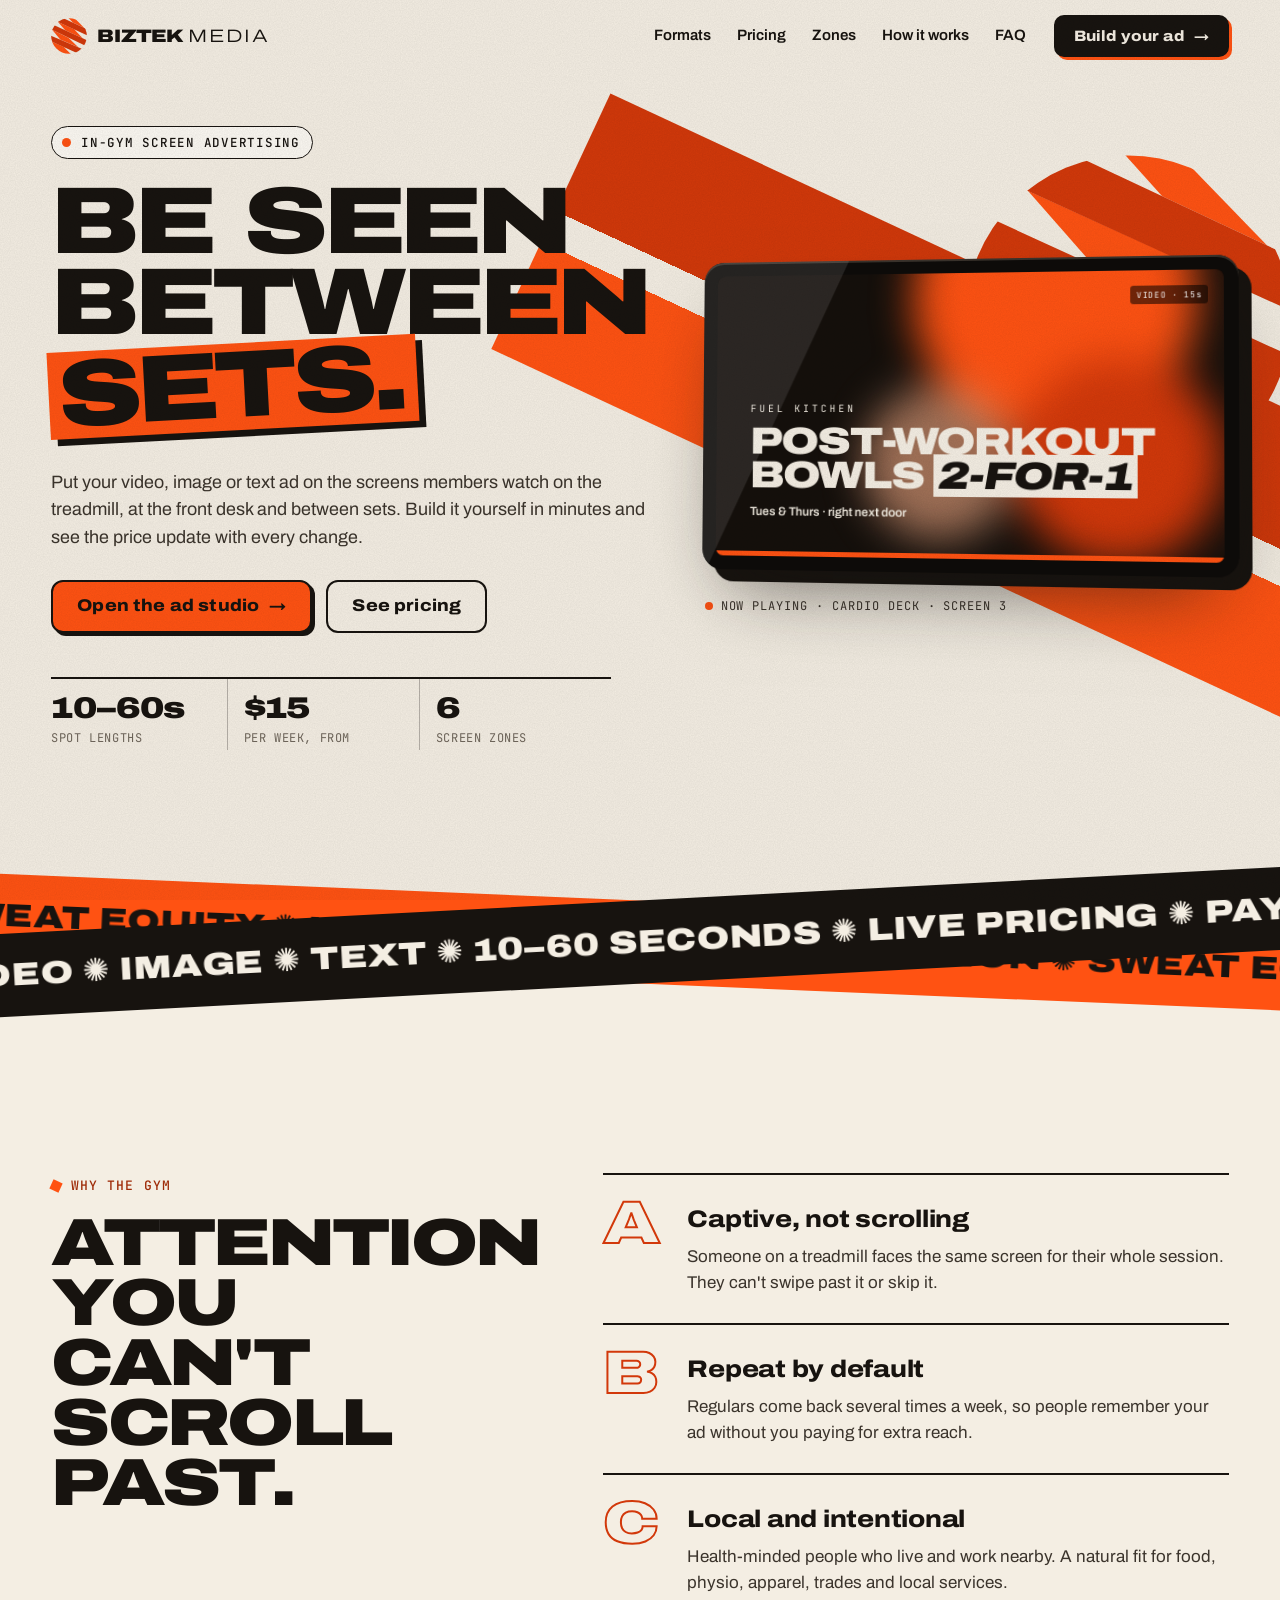
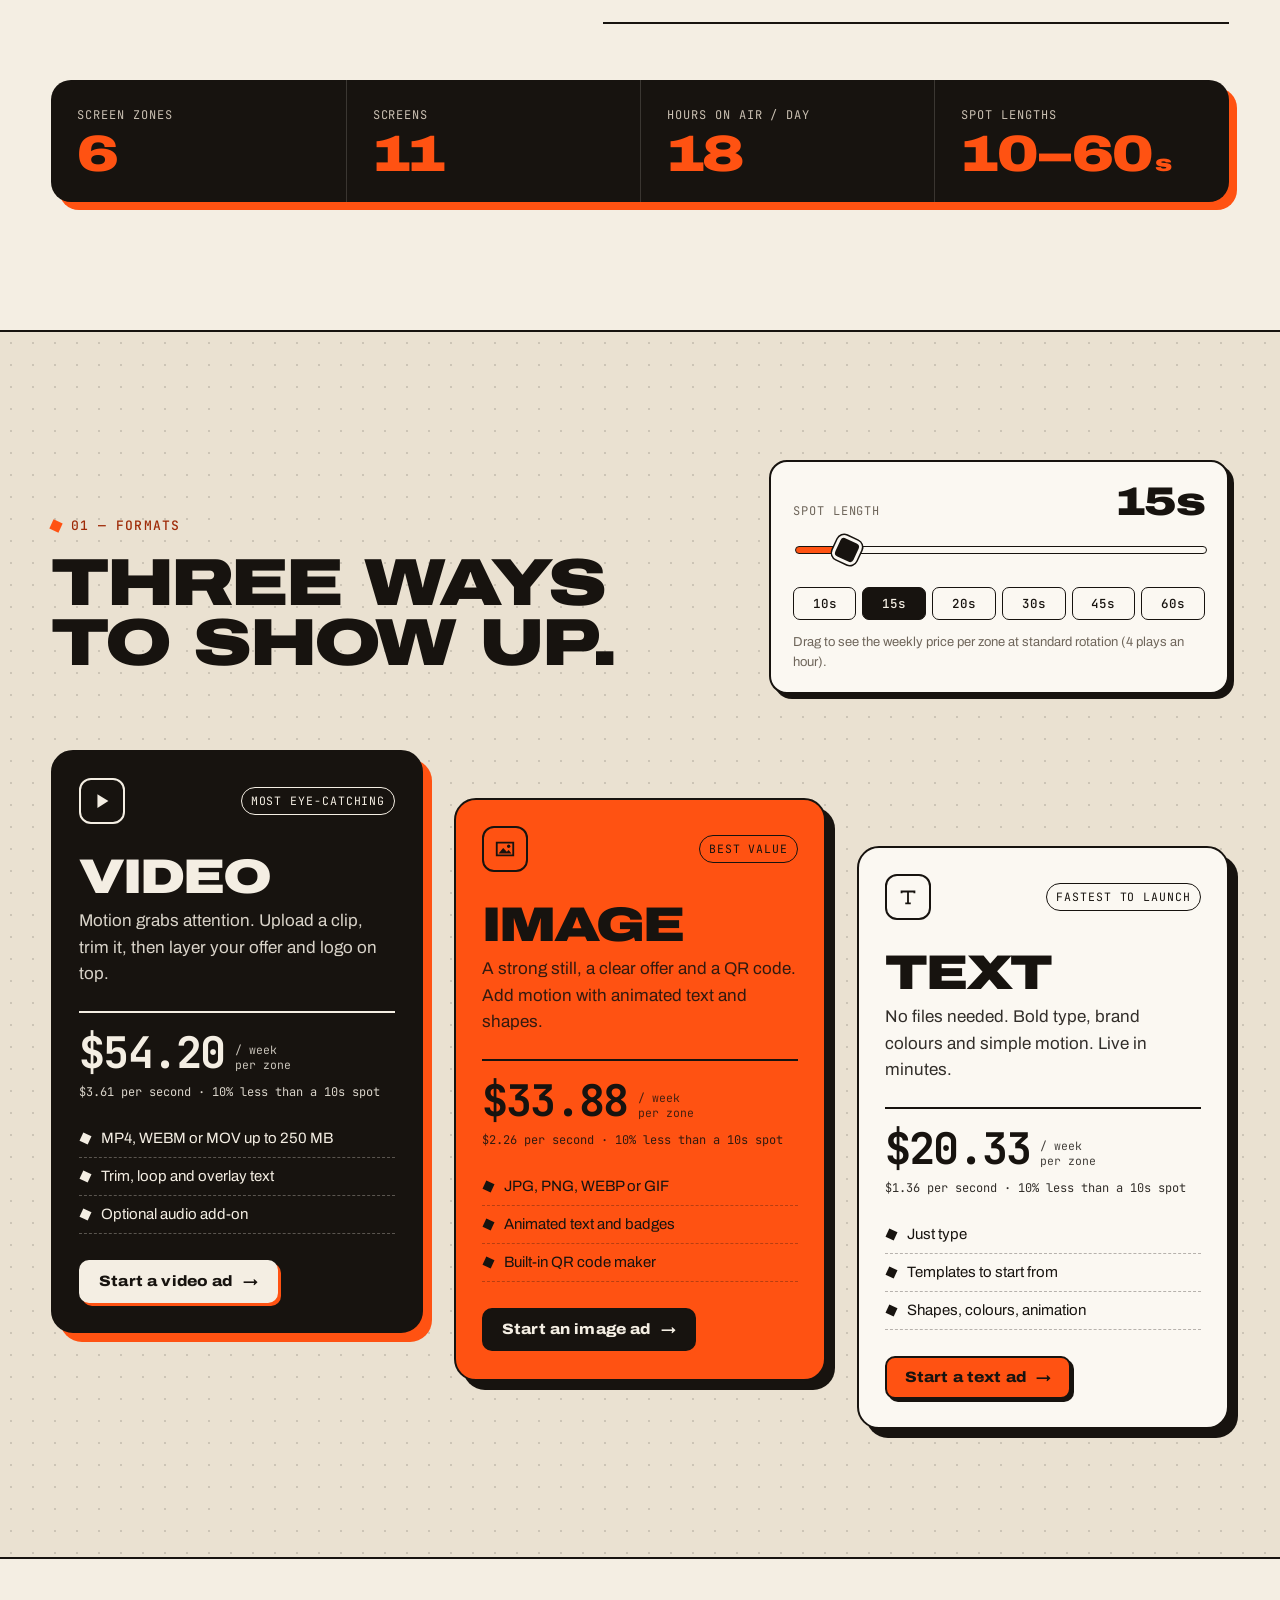
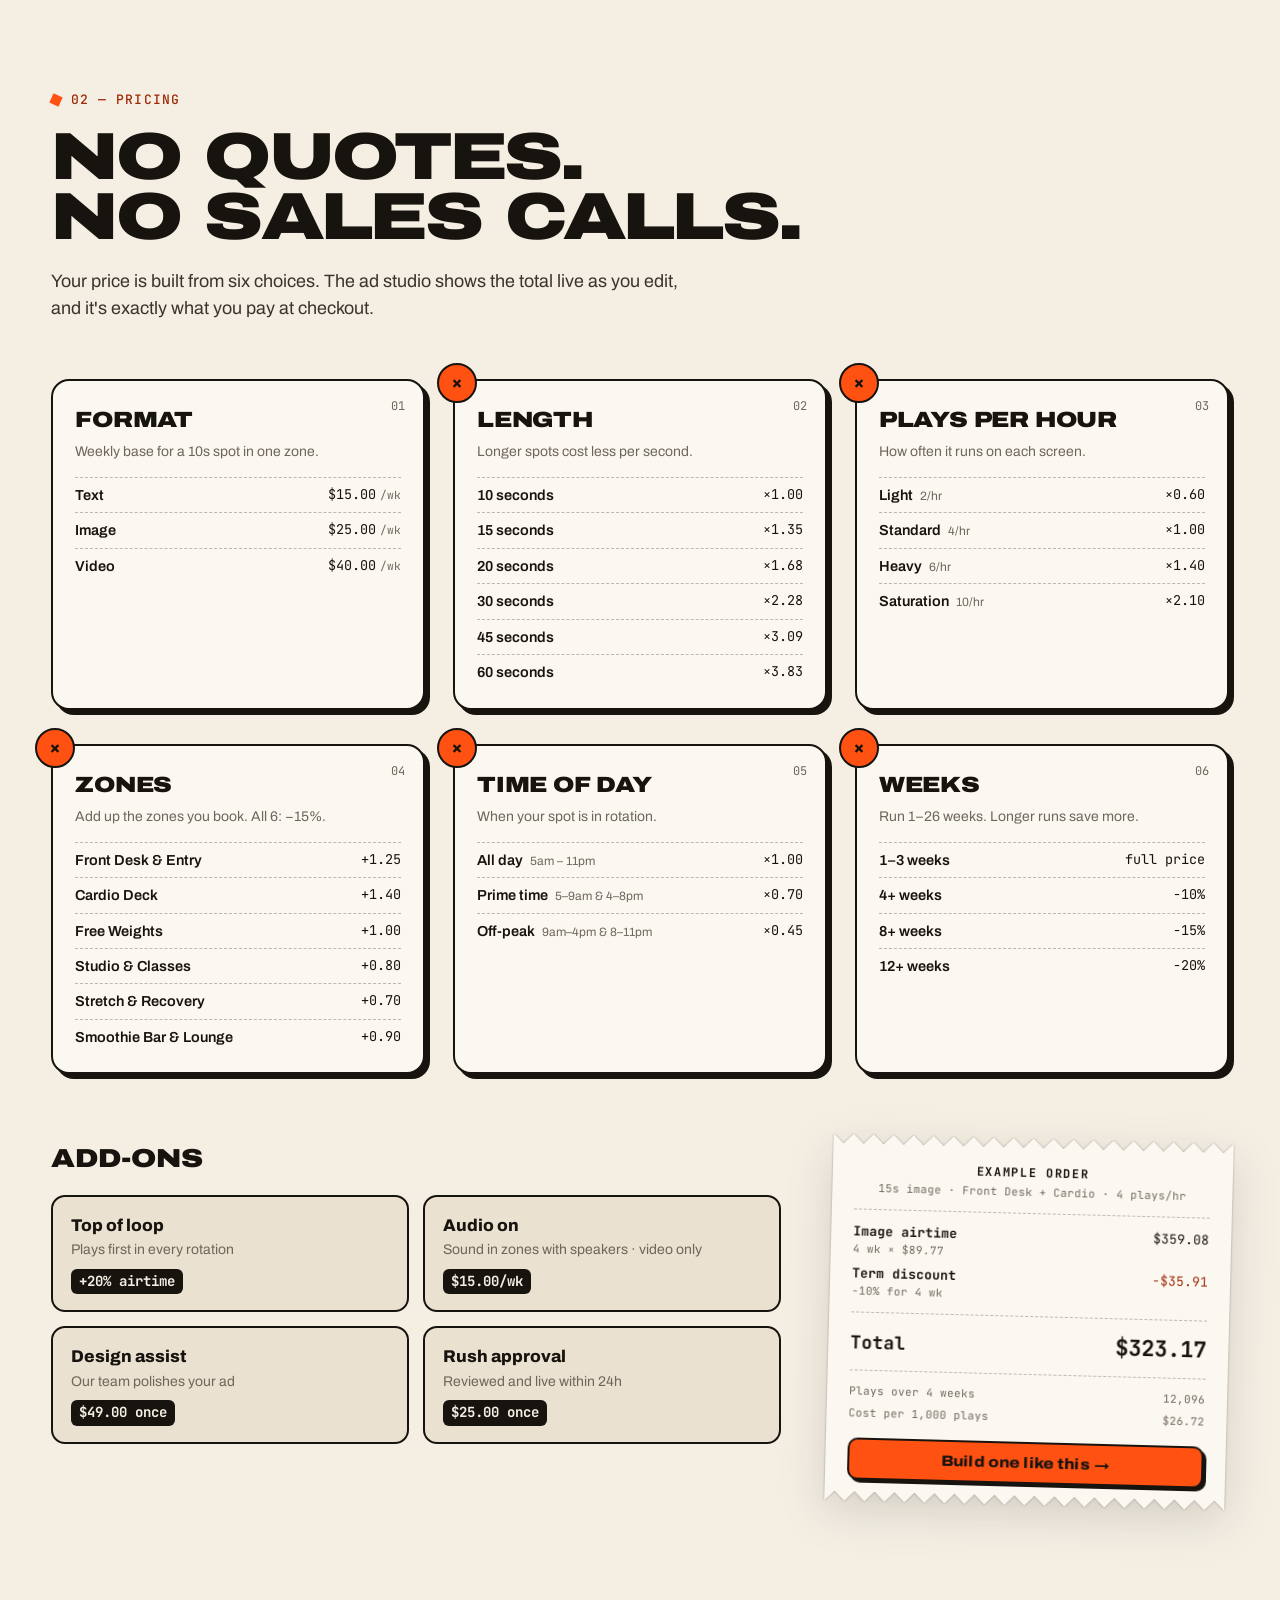
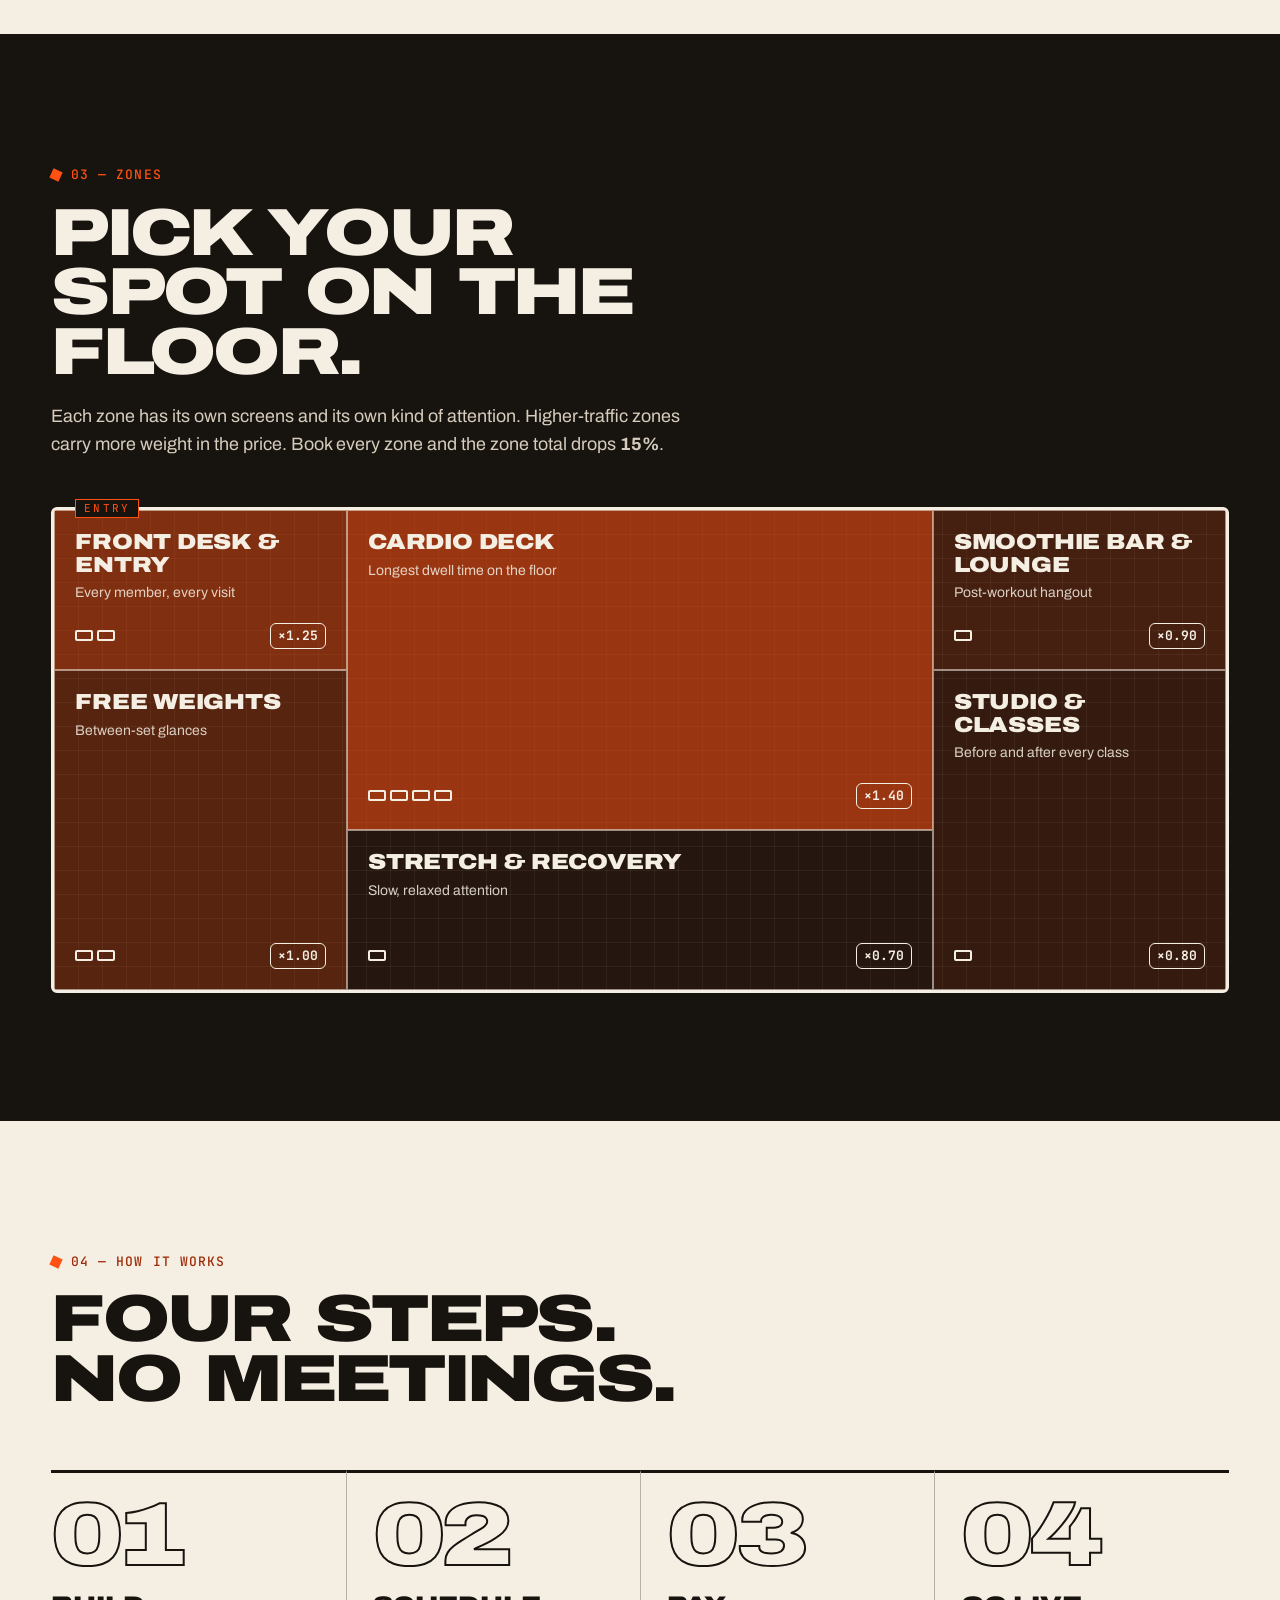
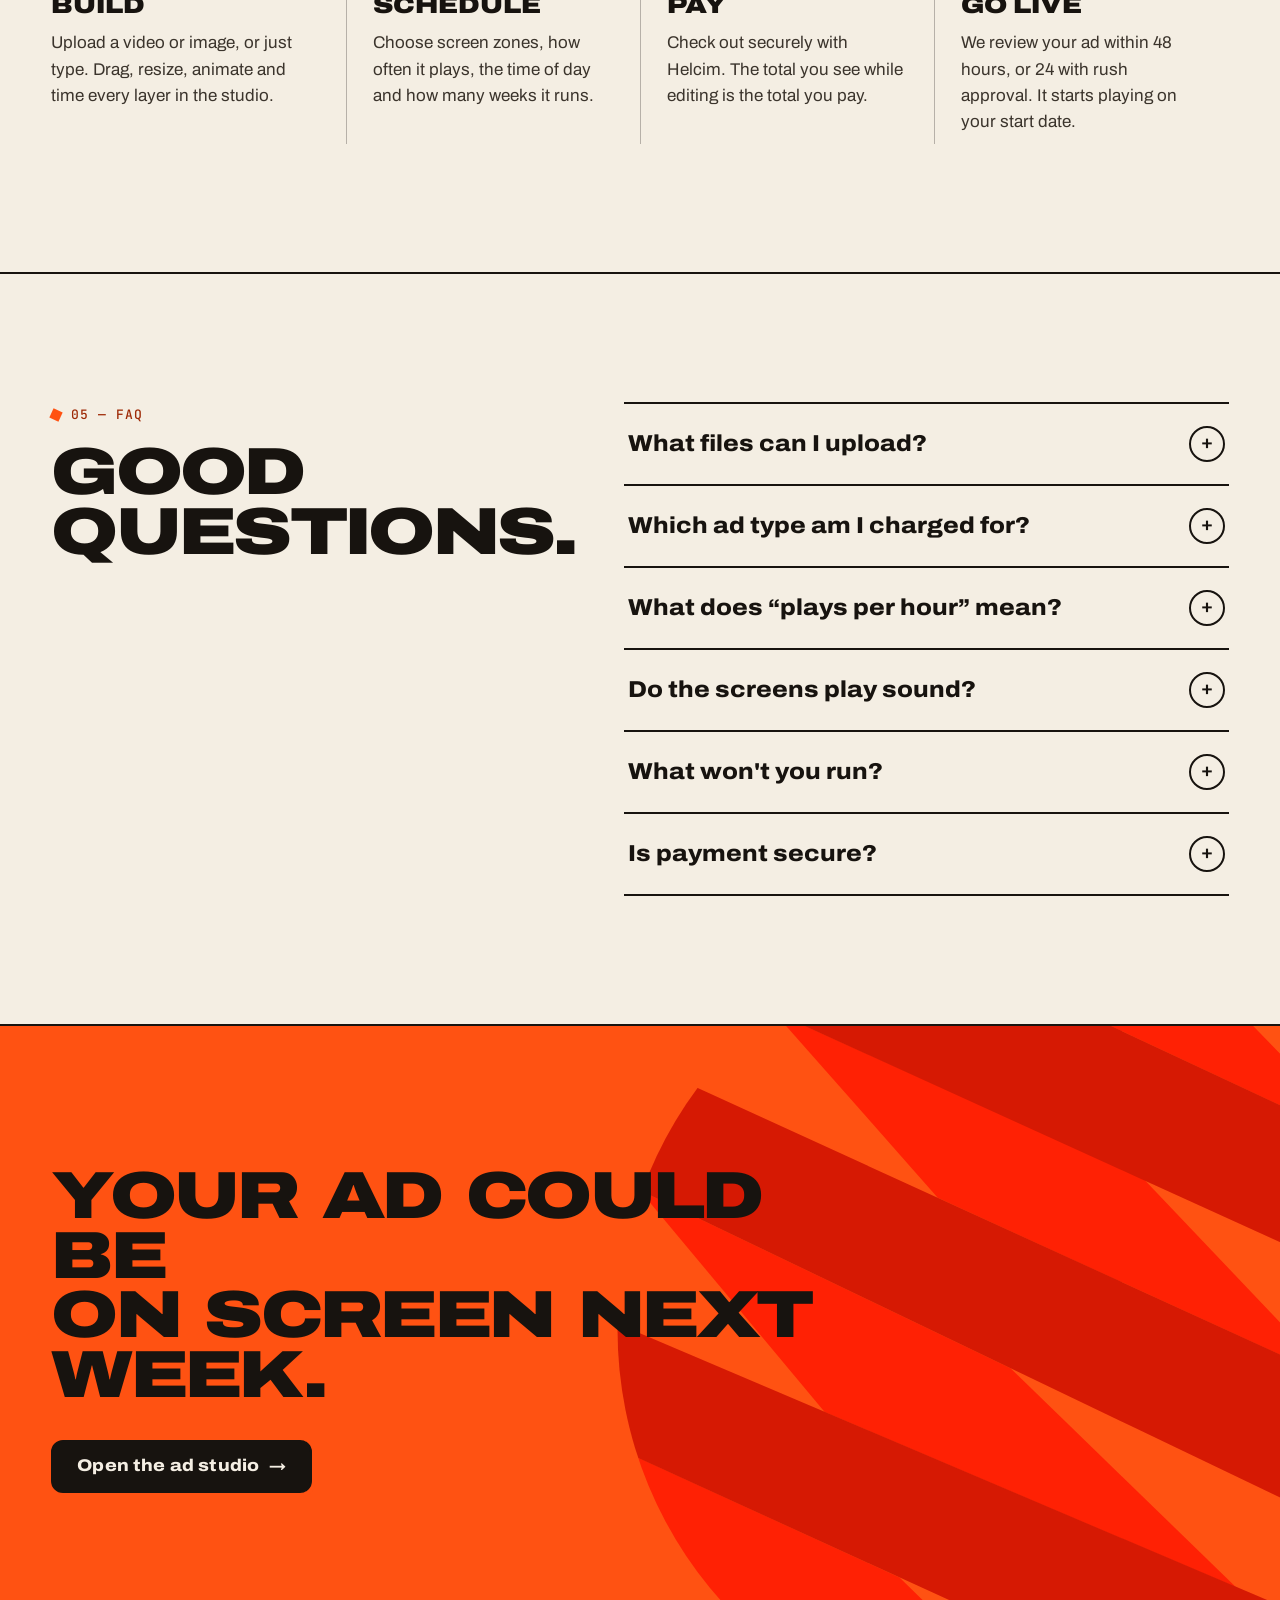
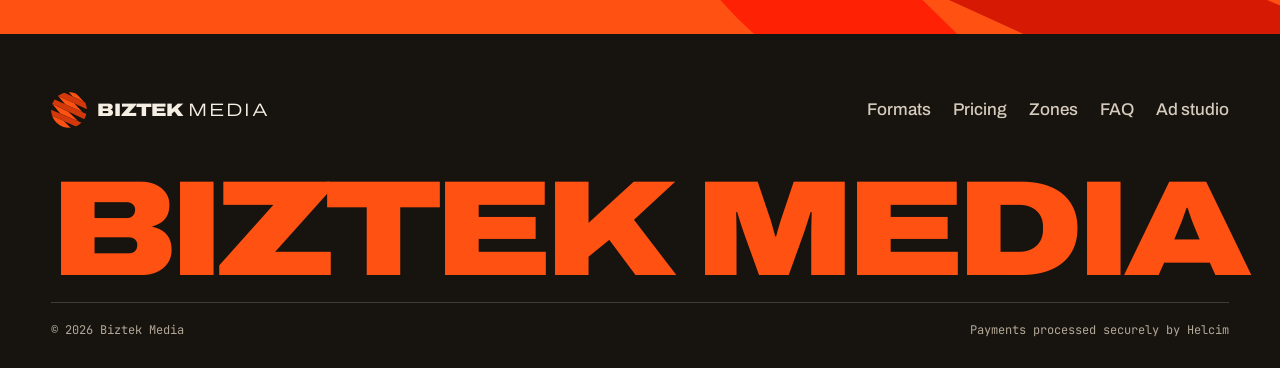
==== public_html/index.html @ 3f6986a8 "first commit" ====
<!doctype html>
<html lang="en">
<head>
  <meta charset="utf-8">
  <meta name="viewport" content="width=device-width, initial-scale=1">
  <title>Biztek Media — Gym Screen Advertising</title>
  <meta name="description" content="Put your video, image or text ad on the screens inside the gym. Build it yourself, see the price live, and pay online.">
  <meta name="theme-color" content="#F4EEE3">
  <link rel="icon" href="img/logo.svg" type="image/svg+xml">
  <link rel="preconnect" href="https://fonts.googleapis.com">
  <link rel="preconnect" href="https://fonts.gstatic.com" crossorigin>
  <link href="https://fonts.googleapis.com/css2?family=Archivo:ital,wdth,wght@0,62..125,100..900;1,62..125,100..900&family=JetBrains+Mono:wght@400;500;700&display=swap" rel="stylesheet">
  <script>document.documentElement.classList.add('js')</script>
  <link rel="stylesheet" href="css/base.css">
  <link rel="stylesheet" href="css/site.css">
</head>
<body>
  <a class="skip" href="#main">Skip to content</a>

  <header class="nav" id="nav">
    <a class="brand" href="./" aria-label="Biztek Media home">
      <img src="img/logo.svg" alt="" width="36" height="36">
      <span class="wordmark">BIZTEK<span>MEDIA</span></span>
    </a>
    <nav class="nav-links" id="navLinks" aria-label="Primary">
      <a href="#formats">Formats</a>
      <a href="#pricing">Pricing</a>
      <a href="#zones">Zones</a>
      <a href="#how">How it works</a>
      <a href="#faq">FAQ</a>
    </nav>
    <a class="btn btn-ink nav-cta" href="editor.html">Build your ad <span aria-hidden="true">→</span></a>
    <button class="nav-toggle" id="navToggle" aria-expanded="false" aria-controls="navLinks" aria-label="Open menu">
      <span></span><span></span>
    </button>
  </header>

  <main id="main">
    <!-- ============================== HERO -->
    <section class="hero">
      <div class="hero-band" aria-hidden="true"></div>
      <div class="hero-copy">
        <p class="eyebrow"><span class="pulse" aria-hidden="true"></span> In-gym screen advertising</p>
        <h1 class="display">Be seen<br>between<br><span class="hl">sets.</span></h1>
        <p class="lede">Put your video, image or text ad on the screens members watch on the treadmill, at the front desk and between sets. Build it yourself in minutes and see the price update with every change.</p>
        <div class="cta-row">
          <a class="btn btn-orange btn-lg" href="editor.html">Open the ad studio <span aria-hidden="true">→</span></a>
          <a class="btn btn-ghost btn-lg" href="#pricing">See pricing</a>
        </div>
        <ul class="hero-facts">
          <li><b>10–60s</b><span>spot lengths</span></li>
          <li><b data-fact="from">$15</b><span>per week, from</span></li>
          <li><b data-fact="zones">6</b><span>screen zones</span></li>
        </ul>
      </div>

      <div class="hero-visual" aria-label="Example ads playing on a gym screen">
        <img class="hero-orb" src="img/logo.svg" alt="">
        <div class="tv">
          <div class="tv-screen" id="tvScreen">
            <!-- Sample ads, for illustration only -->
            <div class="slide slide-video is-active" data-len="15">
              <div class="sv-blobs" aria-hidden="true"><i></i><i></i><i></i></div>
              <p class="sv-brand">FUEL KITCHEN</p>
              <p class="sv-head">Post-workout<br>bowls <em>2&#8209;for&#8209;1</em></p>
              <p class="sv-sub">Tues &amp; Thurs · right next door</p>
              <span class="slide-tag">VIDEO · 15s</span>
            </div>
            <div class="slide slide-image" data-len="10">
              <div class="si-photo" aria-hidden="true"><i></i><i></i></div>
              <div class="si-copy">
                <p class="si-brand">PEAK PHYSIO</p>
                <p class="si-head">Sore?<br>Book a sports massage.</p>
                <div class="si-qr" aria-hidden="true"></div>
              </div>
              <span class="slide-tag">IMAGE · 10s</span>
            </div>
            <div class="slide slide-text" data-len="10">
              <p class="st-head">Now hiring<br>personal<br>trainers</p>
              <p class="st-sub">Ask at the front desk →</p>
              <span class="slide-tag">TEXT · 10s</span>
            </div>
            <div class="tv-progress" aria-hidden="true"><span id="tvProgress"></span></div>
          </div>
          <div class="tv-glare" aria-hidden="true"></div>
        </div>
        <p class="tv-caption"><span class="rec" aria-hidden="true"></span> NOW PLAYING · CARDIO DECK · SCREEN 3</p>
      </div>
    </section>

    <!-- ============================== MARQUEE -->
    <div class="marquee-wrap" aria-hidden="true">
      <div class="marquee marquee--back"><div class="marquee-track">
        <span>SWEAT EQUITY ✺ LOCAL REACH ✺ REAL ATTENTION ✺ SWEAT EQUITY ✺ LOCAL REACH ✺ REAL ATTENTION ✺ </span>
        <span>SWEAT EQUITY ✺ LOCAL REACH ✺ REAL ATTENTION ✺ SWEAT EQUITY ✺ LOCAL REACH ✺ REAL ATTENTION ✺ </span>
      </div></div>
      <div class="marquee marquee--front"><div class="marquee-track">
        <span>VIDEO ✺ IMAGE ✺ TEXT ✺ 10–60 SECONDS ✺ LIVE PRICING ✺ PAY ONLINE ✺ </span>
        <span>VIDEO ✺ IMAGE ✺ TEXT ✺ 10–60 SECONDS ✺ LIVE PRICING ✺ PAY ONLINE ✺ </span>
      </div></div>
    </div>

    <!-- ============================== WHY -->
    <section class="section why">
      <div class="why-head reveal">
        <p class="kicker">Why the gym</p>
        <h2 class="display-2">Attention you<br>can't scroll past.</h2>
      </div>
      <div class="why-grid">
        <article class="why-card reveal">
          <span class="why-num">A</span>
          <h3>Captive, not scrolling</h3>
          <p>Someone on a treadmill faces the same screen for their whole session. They can't swipe past it or skip it.</p>
        </article>
        <article class="why-card reveal">
          <span class="why-num">B</span>
          <h3>Repeat by default</h3>
          <p>Regulars come back several times a week, so people remember your ad without you paying for extra reach.</p>
        </article>
        <article class="why-card reveal">
          <span class="why-num">C</span>
          <h3>Local and intentional</h3>
          <p>Health-minded people who live and work nearby. A natural fit for food, physio, apparel, trades and local services.</p>
        </article>
      </div>
      <dl class="why-stats reveal">
        <div><dt>Screen zones</dt><dd data-fact="zones">6</dd></div>
        <div><dt>Screens</dt><dd data-fact="screens">11</dd></div>
        <div><dt>Hours on air / day</dt><dd>18</dd></div>
        <div><dt>Spot lengths</dt><dd>10–60<small>s</small></dd></div>
      </dl>
    </section>

    <!-- ============================== FORMATS -->
    <section class="section formats" id="formats">
      <div class="formats-head">
        <div class="reveal">
          <p class="kicker">01 — Formats</p>
          <h2 class="display-2">Three ways<br>to show up.</h2>
        </div>
        <div class="length-control reveal">
          <div class="length-label">
            <span>Spot length</span>
            <output id="lenOut" for="lenRange">15s</output>
          </div>
          <input type="range" id="lenRange" min="10" max="60" step="1" value="15" aria-label="Spot length in seconds">
          <div class="length-chips" id="lenChips">
            <button type="button" data-len="10">10s</button>
            <button type="button" data-len="15" class="is-on">15s</button>
            <button type="button" data-len="20">20s</button>
            <button type="button" data-len="30">30s</button>
            <button type="button" data-len="45">45s</button>
            <button type="button" data-len="60">60s</button>
          </div>
          <p class="length-note">Drag to see the weekly price per zone at standard rotation (4 plays an hour).</p>
        </div>
      </div>

      <div class="format-grid">
        <article class="fcard fcard--video reveal" data-format="video">
          <div class="fcard-top">
            <span class="fcard-icon" aria-hidden="true"><svg viewBox="0 0 24 24"><path d="M7 4.5v15l12-7.5z"/></svg></span>
            <span class="fcard-tag">Most eye-catching</span>
          </div>
          <h3>Video</h3>
          <p>Motion grabs attention. Upload a clip, trim it, then layer your offer and logo on top.</p>
          <div class="fcard-price"><span class="amt" data-price>$0.00</span><span class="per">/ week<br>per zone</span></div>
          <p class="fcard-sec" data-persec></p>
          <ul class="fcard-list">
            <li>MP4, WEBM or MOV up to 250&nbsp;MB</li>
            <li>Trim, loop and overlay text</li>
            <li>Optional audio add-on</li>
          </ul>
          <a class="btn btn-cream" href="editor.html?start=video">Start a video ad <span aria-hidden="true">→</span></a>
        </article>

        <article class="fcard fcard--image reveal" data-format="image">
          <div class="fcard-top">
            <span class="fcard-icon" aria-hidden="true"><svg viewBox="0 0 24 24"><path d="M3 5h18v14H3z" fill="none" stroke="currentColor" stroke-width="2"/><path d="M5 17l5-6 4 4 2-2 3 4z"/><circle cx="16" cy="9" r="1.8"/></svg></span>
            <span class="fcard-tag">Best value</span>
          </div>
          <h3>Image</h3>
          <p>A strong still, a clear offer and a QR code. Add motion with animated text and shapes.</p>
          <div class="fcard-price"><span class="amt" data-price>$0.00</span><span class="per">/ week<br>per zone</span></div>
          <p class="fcard-sec" data-persec></p>
          <ul class="fcard-list">
            <li>JPG, PNG, WEBP or GIF</li>
            <li>Animated text and badges</li>
            <li>Built-in QR code maker</li>
          </ul>
          <a class="btn btn-ink" href="editor.html?start=image">Start an image ad <span aria-hidden="true">→</span></a>
        </article>

        <article class="fcard fcard--text reveal" data-format="text">
          <div class="fcard-top">
            <span class="fcard-icon" aria-hidden="true"><svg viewBox="0 0 24 24"><path d="M4 5h16v3h-2V7h-5v11h2v2H9v-2h2V7H6v1H4z"/></svg></span>
            <span class="fcard-tag">Fastest to launch</span>
          </div>
          <h3>Text</h3>
          <p>No files needed. Bold type, brand colours and simple motion. Live in minutes.</p>
          <div class="fcard-price"><span class="amt" data-price>$0.00</span><span class="per">/ week<br>per zone</span></div>
          <p class="fcard-sec" data-persec></p>
          <ul class="fcard-list">
            <li>Just type</li>
            <li>Templates to start from</li>
            <li>Shapes, colours, animation</li>
          </ul>
          <a class="btn btn-orange" href="editor.html?start=text">Start a text ad <span aria-hidden="true">→</span></a>
        </article>
      </div>
    </section>

    <!-- ============================== PRICING -->
    <section class="section pricing" id="pricing">
      <div class="pricing-head reveal">
        <p class="kicker">02 — Pricing</p>
        <h2 class="display-2">No quotes.<br>No sales calls.</h2>
        <p class="lede">Your price is built from six choices. The ad studio shows the total live as you edit, and it's exactly what you pay at checkout.</p>
      </div>

      <div class="stack" id="priceStack"><!-- rendered from pricing.js --></div>

      <div class="pricing-foot">
        <div class="addons reveal">
          <h3>Add-ons</h3>
          <ul id="addonList"></ul>
        </div>
        <div class="receipt-shadow reveal"><div class="receipt" id="exampleReceipt" aria-label="Example order"></div></div>
      </div>
    </section>

    <!-- ============================== ZONES -->
    <section class="section zones" id="zones">
      <div class="zones-head reveal">
        <p class="kicker">03 — Zones</p>
        <h2 class="display-2">Pick your<br>spot on the floor.</h2>
        <p class="lede">Each zone has its own screens and its own kind of attention. Higher-traffic zones carry more weight in the price. Book every zone and the zone total drops <b data-fact="bundle">15%</b>.</p>
      </div>
      <div class="floorplan reveal" id="floorplan"><!-- rendered from pricing.js --></div>
    </section>

    <!-- ============================== HOW -->
    <section class="section how" id="how">
      <div class="reveal">
        <p class="kicker">04 — How it works</p>
        <h2 class="display-2">Four steps.<br>No meetings.</h2>
      </div>
      <ol class="steps">
        <li class="step reveal">
          <span class="step-num">01</span>
          <h3>Build</h3>
          <p>Upload a video or image, or just type. Drag, resize, animate and time every layer in the studio.</p>
        </li>
        <li class="step reveal">
          <span class="step-num">02</span>
          <h3>Schedule</h3>
          <p>Choose screen zones, how often it plays, the time of day and how many weeks it runs.</p>
        </li>
        <li class="step reveal">
          <span class="step-num">03</span>
          <h3>Pay</h3>
          <p>Check out securely with Helcim. The total you see while editing is the total you pay.</p>
        </li>
        <li class="step reveal">
          <span class="step-num">04</span>
          <h3>Go live</h3>
          <p>We review your ad within 48 hours, or 24 with rush approval. It starts playing on your start date.</p>
        </li>
      </ol>
    </section>

    <!-- ============================== FAQ -->
    <section class="section faq" id="faq">
      <div class="reveal">
        <p class="kicker">05 — FAQ</p>
        <h2 class="display-2">Good<br>questions.</h2>
      </div>
      <div class="faq-list">
        <details class="reveal">
          <summary>What files can I upload?</summary>
          <p>Video: MP4, WEBM or MOV up to 250&nbsp;MB. MP4 with H.264 is the safest choice. Images: JPG, PNG, WEBP or GIF. Screens are 1920×1080 landscape, and you can also design in 1080×1920 portrait.</p>
        </details>
        <details class="reveal">
          <summary>Which ad type am I charged for?</summary>
          <p>The studio charges for the richest media in your ad. Any video layer bills at the video rate, any image at the image rate, and text and shapes on their own bill at the text rate. The live price shows which rate applies.</p>
        </details>
        <details class="reveal">
          <summary>What does “plays per hour” mean?</summary>
          <p>It's how many times your spot runs on each booked screen in an hour. Standard is 4, so roughly once every 15 minutes. The live quote also shows your total plays and your cost per 1,000 plays.</p>
        </details>
        <details class="reveal">
          <summary>Do the screens play sound?</summary>
          <p>Screens are muted by default. Add “Audio on” to a video ad and it plays with sound in zones that have speakers.</p>
        </details>
        <details class="reveal">
          <summary>What won't you run?</summary>
          <p>Every ad is reviewed before it airs. We don't run tobacco, vaping, cannabis, alcohol, gambling, adult content, misleading health claims or other gyms. If we can't run your ad, we'll work with you to fix it or refund you.</p>
        </details>
        <details class="reveal">
          <summary>Is payment secure?</summary>
          <p>Payments go through Helcim's secure checkout. Your card details go straight to Helcim and never touch our servers.</p>
        </details>
      </div>
    </section>

    <!-- ============================== CTA -->
    <section class="cta-band">
      <img class="cta-orb" src="img/logo.svg" alt="">
      <div class="cta-inner reveal">
        <h2 class="display-2">Your ad could be<br>on screen next week.</h2>
        <a class="btn btn-ink btn-lg" href="editor.html">Open the ad studio <span aria-hidden="true">→</span></a>
      </div>
    </section>
  </main>

  <footer class="footer">
    <div class="footer-top">
      <a class="brand brand--light" href="./">
        <img src="img/logo.svg" alt="" width="36" height="36">
        <span class="wordmark">BIZTEK<span>MEDIA</span></span>
      </a>
      <nav class="footer-links" aria-label="Footer">
        <a href="#formats">Formats</a>
        <a href="#pricing">Pricing</a>
        <a href="#zones">Zones</a>
        <a href="#faq">FAQ</a>
        <a href="editor.html">Ad studio</a>
      </nav>
    </div>
    <p class="footer-giant" aria-hidden="true">BIZTEK MEDIA</p>
    <div class="footer-bottom">
      <span>© <span id="year">2026</span> Biztek Media</span>
      <span>Payments processed securely by Helcim</span>
    </div>
  </footer>

  <script src="js/pricing.js"></script>
  <script src="js/site.js"></script>
</body>
</html>
---- public_html/css/base.css ----
/* Biztek Media — shared tokens & components */

:root {
  --cream: #F4EEE3;
  --cream-deep: #EAE1D1;
  --paper: #FBF8F2;
  --ink: #17130F;
  --ink-soft: #3B342C;
  --muted: #6F665B;
  --orange: #FF5212;
  --burnt: #D2380A;
  --ember: #9E2A07;
  --line: rgba(23, 19, 15, 0.14);
  --line-strong: rgba(23, 19, 15, 0.28);

  --font: 'Archivo', system-ui, -apple-system, 'Segoe UI', sans-serif;
  --mono: 'JetBrains Mono', ui-monospace, 'SFMono-Regular', Consolas, monospace;

  --radius: 14px;
  --radius-sm: 8px;
  --hard: 5px 5px 0 var(--ink);
  --hard-lg: 8px 8px 0 var(--ink);
  --ease: cubic-bezier(.2, .8, .2, 1);
  --gutter: clamp(16px, 4vw, 56px);
}

*, *::before, *::after { box-sizing: border-box; }
html { -webkit-text-size-adjust: 100%; }
body {
  margin: 0;
  background: var(--cream);
  color: var(--ink);
  font-family: var(--font);
  font-size: 17px;
  line-height: 1.55;
  font-stretch: 100%;
  -webkit-font-smoothing: antialiased;
  text-rendering: optimizeLegibility;
}
img, svg, video { display: block; max-width: 100%; }
button, input, select, textarea { font: inherit; color: inherit; }
button { cursor: pointer; }
a { color: inherit; }
:focus-visible { outline: 3px solid var(--orange); outline-offset: 2px; }
::selection { background: var(--orange); color: var(--ink); }

/* Paper grain over everything */
body::after {
  content: '';
  position: fixed;
  inset: 0;
  pointer-events: none;
  z-index: 9999;
  opacity: .07;
  mix-blend-mode: multiply;
  background-image: url("data:image/svg+xml;utf8,<svg xmlns='http://www.w3.org/2000/svg' width='220' height='220'><filter id='n'><feTurbulence type='fractalNoise' baseFrequency='.85' numOctaves='3' stitchTiles='stitch'/><feColorMatrix values='0 0 0 0 0  0 0 0 0 0  0 0 0 0 0  0 0 0 1.1 0'/></filter><rect width='100%' height='100%' filter='url(%23n)'/></svg>");
}

.skip {
  position: absolute; left: -9999px; top: 8px;
  background: var(--ink); color: var(--cream); padding: 8px 14px; z-index: 10000;
}
.skip:focus { left: 8px; }

/* ---------- brand */
.brand {
  display: inline-flex; align-items: center; gap: 10px;
  text-decoration: none; color: var(--ink);
}
.brand img { width: 36px; height: 36px; }
.wordmark {
  font-weight: 900; font-stretch: 125%;
  letter-spacing: -.01em; font-size: 18px; line-height: 1;
}
.wordmark span { font-weight: 300; margin-left: 4px; letter-spacing: .08em; }
.brand--light { color: var(--cream); }

/* ---------- buttons */
.btn {
  --bg: var(--paper); --fg: var(--ink);
  display: inline-flex; align-items: center; justify-content: center; gap: 10px;
  padding: 11px 18px;
  background: var(--bg); color: var(--fg);
  border: 2px solid var(--ink);
  border-radius: 10px;
  font-weight: 800; font-stretch: 112%;
  font-size: 15px; letter-spacing: .01em; line-height: 1.1;
  text-decoration: none; white-space: nowrap;
  box-shadow: 3px 3px 0 var(--ink);
  transition: transform .18s var(--ease), box-shadow .18s var(--ease), background .18s;
}
.btn:hover { transform: translate(-2px, -2px); box-shadow: 5px 5px 0 var(--ink); }
.btn:active { transform: translate(2px, 2px); box-shadow: 1px 1px 0 var(--ink); }
.btn[disabled], .btn.is-disabled { opacity: .45; pointer-events: none; }
.btn-lg { padding: 15px 24px; font-size: 17px; border-radius: 12px; }
.btn-sm { padding: 7px 12px; font-size: 13px; border-radius: 8px; box-shadow: 2px 2px 0 var(--ink); }
.btn-ink { --bg: var(--ink); --fg: var(--cream); box-shadow: 3px 3px 0 var(--orange); }
.btn-ink:hover { box-shadow: 5px 5px 0 var(--orange); }
.btn-orange { --bg: var(--orange); --fg: var(--ink); }
.btn-cream { --bg: var(--cream); --fg: var(--ink); }
.btn-ghost { --bg: transparent; box-shadow: none; }
.btn-ghost:hover { --bg: var(--paper); box-shadow: 3px 3px 0 var(--ink); }

/* ---------- labels */
.kicker {
  display: inline-flex; align-items: center; gap: 10px;
  margin: 0 0 18px;
  font-family: var(--mono); font-size: 13px; font-weight: 500;
  letter-spacing: .08em; text-transform: uppercase; color: var(--ember);
}
.kicker::before { content: ''; width: 10px; height: 10px; background: var(--orange); transform: rotate(25deg); }

.mono { font-family: var(--mono); font-variant-numeric: tabular-nums; }

/* ---------- receipt (landing example + studio quote) */
.receipt {
  --notch: 10px;
  position: relative;
  background: var(--paper);
  padding: 26px 22px 22px;
  font-family: var(--mono);
  font-size: 13px;
  line-height: 1.5;
  color: var(--ink);
  /* zig-zag tear on top and bottom edges */
  -webkit-mask:
    conic-gradient(from -45deg at bottom, #0000, #000 1deg 89deg, #0000 90deg) bottom / calc(var(--notch) * 2) 51% repeat-x,
    conic-gradient(from 135deg at top, #0000, #000 1deg 89deg, #0000 90deg) top / calc(var(--notch) * 2) 51% repeat-x;
          mask:
    conic-gradient(from -45deg at bottom, #0000, #000 1deg 89deg, #0000 90deg) bottom / calc(var(--notch) * 2) 51% repeat-x,
    conic-gradient(from 135deg at top, #0000, #000 1deg 89deg, #0000 90deg) top / calc(var(--notch) * 2) 51% repeat-x;
}
/* masks clip filters, so the shadow lives on a wrapper */
.receipt-shadow { filter: drop-shadow(0 0 1px rgba(23, 19, 15, .35)) drop-shadow(0 14px 22px rgba(23, 19, 15, .14)); }
.receipt-title {
  margin: 0 0 2px; text-align: center;
  font-weight: 700; letter-spacing: .14em; text-transform: uppercase; font-size: 12px;
}
.receipt-sub { margin: 0 0 12px; text-align: center; color: var(--muted); font-size: 11px; }
.receipt hr { border: 0; border-top: 1.5px dashed var(--line-strong); margin: 12px 0; }
.r-row { display: flex; justify-content: space-between; gap: 12px; align-items: baseline; }
.r-row + .r-row { margin-top: 6px; }
.r-row .r-label { font-weight: 700; }
.r-row .r-detail { display: block; color: var(--muted); font-size: 11px; font-weight: 400; }
.r-row .r-amt { white-space: nowrap; font-variant-numeric: tabular-nums; }
.r-row.is-neg .r-amt { color: var(--ember); }
.r-total { font-size: 18px; font-weight: 700; }
.r-total .r-amt { font-size: 22px; }
.r-meta { color: var(--muted); font-size: 11px; }

@media (prefers-reduced-motion: reduce) {
  *, *::before, *::after { animation-duration: .001ms !important; animation-iteration-count: 1 !important; transition-duration: .001ms !important; scroll-behavior: auto !important; }
}
---- public_html/css/site.css ----
/* Biztek Media — landing page */

html { scroll-behavior: smooth; scroll-padding-top: 88px; }
body { overflow-x: hidden; }

.display {
  margin: 0 0 28px;
  font-size: clamp(3rem, 7.4vw, 8.2rem);
  font-weight: 900; font-stretch: 125%;
  line-height: .86; letter-spacing: -.045em; word-spacing: .1em;
  text-transform: uppercase;
}
.display-2 {
  margin: 0 0 20px;
  font-size: clamp(2.3rem, 5.2vw, 5rem);
  font-weight: 900; font-stretch: 125%;
  line-height: .9; letter-spacing: -.04em; word-spacing: .12em;
  text-transform: uppercase;
}
.lede { font-size: clamp(17px, 1.4vw, 20px); color: var(--ink-soft); max-width: 36em; margin: 0 0 28px; }

/* ================================================================ NAV */
.nav {
  position: sticky; top: 0; z-index: 50;
  display: flex; align-items: center; gap: 28px;
  height: 72px; padding: 0 var(--gutter);
  transition: background .25s, box-shadow .25s;
}
.nav.is-stuck {
  background: color-mix(in srgb, var(--cream) 88%, transparent);
  -webkit-backdrop-filter: blur(10px); backdrop-filter: blur(10px);
  box-shadow: 0 1px 0 var(--line);
}
.nav-links { display: flex; gap: 26px; margin-left: auto; }
.nav-links a {
  position: relative; text-decoration: none;
  font-weight: 600; font-size: 15px;
}
.nav-links a::after {
  content: ''; position: absolute; left: 0; right: 0; bottom: -4px; height: 3px;
  background: var(--orange); transform: scaleX(0); transform-origin: left;
  transition: transform .25s var(--ease);
}
.nav-links a:hover::after { transform: scaleX(1); }
.nav-toggle { display: none; }

/* ================================================================ HERO */
.hero {
  position: relative;
  display: grid; grid-template-columns: 1.02fr 1fr;
  align-items: center; gap: clamp(28px, 4vw, 72px);
  min-height: calc(100svh - 72px);
  padding: 24px var(--gutter) 120px;
  overflow: hidden;
  isolation: isolate;
}
.hero-band {
  position: absolute; z-index: -1;
  width: 150%; height: clamp(160px, 22vw, 300px);
  right: -86%; top: 50%;
  transform: rotate(25deg);
  background: linear-gradient(var(--burnt) 0 46%, transparent 46% 58%, var(--orange) 58% 100%);
}
.eyebrow {
  display: inline-flex; align-items: center; gap: 10px;
  margin: 0 0 22px; padding: 6px 12px 6px 10px;
  border: 1.5px solid var(--ink); border-radius: 999px;
  font-family: var(--mono); font-size: 12.5px; font-weight: 500;
  letter-spacing: .06em; text-transform: uppercase;
  background: var(--paper);
}
.pulse { width: 9px; height: 9px; border-radius: 50%; background: var(--orange); box-shadow: 0 0 0 0 rgba(255, 82, 18, .6); animation: pulse 2s infinite; }
@keyframes pulse { 70% { box-shadow: 0 0 0 9px rgba(255, 82, 18, 0); } 100% { box-shadow: 0 0 0 0 rgba(255, 82, 18, 0); } }

.display .hl {
  display: inline-block;
  margin-top: .1em; padding: .02em .14em .04em .1em;
  background: var(--orange);
  box-shadow: .07em .07em 0 var(--ink);
  transform: rotate(-3deg);
  transform-origin: left bottom;
}
.cta-row { display: flex; flex-wrap: wrap; gap: 14px; margin-bottom: 44px; }
.hero-facts {
  display: flex; flex-wrap: wrap; gap: 0;
  list-style: none; margin: 0; padding: 0;
  border-top: 2px solid var(--ink);
  max-width: 560px;
}
.hero-facts li { flex: 1 1 0; padding: 14px 16px 0 0; }
.hero-facts li + li { padding-left: 16px; border-left: 1.5px solid var(--line-strong); }
.hero-facts b { display: block; font-size: clamp(22px, 2.4vw, 30px); font-weight: 900; font-stretch: 125%; letter-spacing: -.02em; line-height: 1.05; }
.hero-facts span { font-family: var(--mono); font-size: 12px; color: var(--muted); text-transform: uppercase; letter-spacing: .05em; }

.hero-visual { position: relative; }
.hero-orb {
  position: absolute; z-index: -1;
  width: 62%; right: -12%; top: -30%;
  animation: spin 90s linear infinite;
}
@keyframes spin { to { transform: rotate(360deg); } }

.tv {
  position: relative;
  padding: clamp(8px, 1.1vw, 14px);
  background: #0d0b09;
  border-radius: clamp(12px, 1.6vw, 22px);
  box-shadow: 0 2px 0 #3a332c inset, 0 40px 70px -28px rgba(23, 19, 15, .6), 12px 12px 0 var(--ink);
  transform: perspective(1500px) rotateY(-9deg) rotateX(2deg);
  transform-origin: 30% 50%;
  transition: transform .8s var(--ease);
}
.hero-visual:hover .tv { transform: perspective(1500px) rotateY(-3deg) rotateX(1deg); }
.tv-glare {
  position: absolute; inset: 0; border-radius: inherit; pointer-events: none;
  background: linear-gradient(115deg, rgba(255, 255, 255, .10) 0 22%, transparent 22.2% 100%);
  mix-blend-mode: screen;
}
.tv-screen {
  position: relative; overflow: hidden;
  aspect-ratio: 16 / 9;
  border-radius: clamp(5px, .6vw, 9px);
  background: #000;
  container-type: inline-size;
}
.tv-caption {
  display: flex; align-items: center; gap: 8px;
  margin: 26px 0 0 6px;
  font-family: var(--mono); font-size: 12px; letter-spacing: .08em; color: var(--ink-soft);
}
.rec { width: 8px; height: 8px; border-radius: 50%; background: var(--orange); animation: blink 1.2s steps(2) infinite; }
@keyframes blink { 50% { opacity: .2; } }

.tv-progress { position: absolute; left: 0; right: 0; bottom: 0; height: 1cqw; min-height: 3px; background: rgba(255, 255, 255, .15); z-index: 5; }
.tv-progress span { display: block; height: 100%; width: 0; background: var(--orange); }

/* --- sample slides */
.slide {
  position: absolute; inset: 0;
  opacity: 0; visibility: hidden;
  transition: opacity .6s var(--ease), visibility 0s .6s;
}
.slide.is-active { opacity: 1; visibility: visible; transition: opacity .6s var(--ease); }
.slide p { margin: 0; }
.slide > *:not(.sv-blobs):not(.slide-tag):not(.si-photo) {
  transform: translateY(4cqw); opacity: 0;
  transition: transform .8s var(--ease), opacity .8s var(--ease);
}
.slide.is-active > * { transform: none !important; opacity: 1 !important; }
.slide.is-active > :nth-child(2) { transition-delay: .15s; }
.slide.is-active > :nth-child(3) { transition-delay: .3s; }
.slide.is-active > :nth-child(4) { transition-delay: .45s; }
.slide-tag {
  position: absolute; top: 3cqw; right: 3cqw; z-index: 3;
  padding: .5cqw 1.2cqw;
  font-family: var(--mono); font-size: 1.6cqw; letter-spacing: .08em;
  background: rgba(0, 0, 0, .55); color: #fff; border-radius: .6cqw;
}

.slide-video { background: #140f0b; color: var(--cream); padding: 7cqw 7cqw; display: flex; flex-direction: column; justify-content: flex-end; }
.sv-blobs { position: absolute; inset: 0; filter: blur(4cqw); opacity: .95; }
.sv-blobs i { position: absolute; border-radius: 50%; }
.sv-blobs i:nth-child(1) { width: 55cqw; height: 55cqw; background: var(--orange); left: 40%; top: -40%; animation: drift1 9s ease-in-out infinite alternate; }
.sv-blobs i:nth-child(2) { width: 40cqw; height: 40cqw; background: var(--burnt); left: 60%; top: 30%; animation: drift2 7s ease-in-out infinite alternate; }
.sv-blobs i:nth-child(3) { width: 30cqw; height: 30cqw; background: #ffb38a; left: 30%; top: 40%; animation: drift3 11s ease-in-out infinite alternate; opacity: .6; }
@keyframes drift1 { to { transform: translate(-18cqw, 14cqw) scale(1.1); } }
@keyframes drift2 { to { transform: translate(-22cqw, -12cqw) scale(.85); } }
@keyframes drift3 { to { transform: translate(16cqw, -8cqw) scale(1.25); } }
.sv-brand { position: relative; font-family: var(--mono); font-size: 2cqw; letter-spacing: .3em; margin-bottom: 1.5cqw !important; }
.sv-head { position: relative; font-size: 7.6cqw; font-weight: 900; font-stretch: 125%; line-height: .9; letter-spacing: -.03em; text-transform: uppercase; }
.sv-head em { font-style: italic; color: var(--ink); background: var(--cream); padding: 0 .12em; }
.sv-sub { position: relative; margin-top: 2cqw !important; font-size: 2.4cqw; font-weight: 600; }

.slide-image { background: var(--cream); display: grid; grid-template-columns: 1.1fr 1fr; }
.si-photo {
  position: relative; overflow: hidden;
  background: linear-gradient(160deg, #ffc8a6, #ff8a52 55%, #d2380a);
}
.si-photo i:nth-child(1) { position: absolute; width: 38cqw; height: 38cqw; border-radius: 50%; background: #ffe7d6; left: -6cqw; bottom: -12cqw; }
.si-photo i:nth-child(2) {
  position: absolute; inset: -20%;
  background: repeating-linear-gradient(25deg, transparent 0 5cqw, rgba(23, 19, 15, .16) 5cqw 7cqw);
  animation: slide-stripes 6s linear infinite;
}
@keyframes slide-stripes { to { transform: translateX(-7.7cqw); } }
.si-copy { padding: 5cqw 4.5cqw; display: flex; flex-direction: column; justify-content: center; gap: 2cqw; color: var(--ink); }
.si-brand { font-family: var(--mono); font-size: 1.8cqw; letter-spacing: .25em; color: var(--ember); }
.si-head { font-size: 4.6cqw; font-weight: 900; font-stretch: 115%; line-height: .98; letter-spacing: -.02em; }
.si-qr { width: 10cqw; height: 10cqw; background: #fff; padding: .7cqw; border-radius: .6cqw; }
.si-qr svg { width: 100%; height: 100%; }

.slide-text { background: var(--orange); color: var(--ink); padding: 6cqw 7cqw; display: flex; flex-direction: column; justify-content: center; }
.st-head { font-size: 8.4cqw; font-weight: 900; font-stretch: 125%; line-height: .86; letter-spacing: -.04em; text-transform: uppercase; }
.st-sub { margin-top: 3cqw !important; font-family: var(--mono); font-size: 2.4cqw; font-weight: 700; }

/* ================================================================ MARQUEE */
.marquee-wrap { position: relative; height: clamp(150px, 16vw, 210px); margin-top: -60px; overflow: hidden; pointer-events: none; }
.marquee {
  position: absolute; left: -5%; right: -5%; top: 50%;
  padding: clamp(10px, 1.3vw, 18px) 0;
  white-space: nowrap; overflow: hidden;
}
.marquee--front { background: var(--ink); color: var(--cream); transform: translateY(-50%) rotate(-3deg); z-index: 2; }
.marquee--back { background: var(--orange); color: var(--ink); transform: translateY(-50%) rotate(2.4deg); z-index: 1; }
.marquee-track { display: inline-flex; animation: marquee 40s linear infinite; will-change: transform; }
.marquee--back .marquee-track { animation-duration: 55s; animation-direction: reverse; }
.marquee span { font-weight: 900; font-stretch: 125%; font-size: clamp(18px, 2.6vw, 32px); letter-spacing: .02em; padding-right: .4em; }
@keyframes marquee { to { transform: translateX(-50%); } }

/* ================================================================ SECTIONS */
.section { padding: clamp(72px, 10vw, 140px) var(--gutter); }

/* --- why */
.why { display: grid; grid-template-columns: 1fr 1.4fr; gap: 56px clamp(32px, 5vw, 80px); }
.why-grid { display: grid; gap: 0; }
.why-card { position: relative; padding: 26px 0 26px 84px; border-top: 2px solid var(--ink); }
.why-card:last-child { border-bottom: 2px solid var(--ink); }
.why-card h3 { margin: 0 0 6px; font-size: 24px; font-weight: 800; font-stretch: 115%; letter-spacing: -.01em; }
.why-card p { margin: 0; color: var(--ink-soft); max-width: 34em; }
.why-num {
  position: absolute; left: 0; top: 18px;
  font-size: 60px; line-height: 1; font-weight: 900; font-stretch: 125%;
  color: transparent; -webkit-text-stroke: 2px var(--burnt);
}
.why-stats {
  grid-column: 1 / -1;
  display: grid; grid-template-columns: repeat(4, 1fr);
  margin: 0; background: var(--ink); color: var(--cream);
  border-radius: 20px; overflow: hidden;
  box-shadow: 8px 8px 0 var(--orange);
}
.why-stats div { padding: 26px 26px 22px; }
.why-stats div + div { border-left: 1px solid rgba(244, 238, 227, .16); }
.why-stats dt { font-family: var(--mono); font-size: 12px; letter-spacing: .08em; text-transform: uppercase; color: #c9bfb1; }
.why-stats dd { margin: 4px 0 0; white-space: nowrap; font-size: clamp(40px, 4vw, 64px); font-weight: 900; font-stretch: 125%; line-height: 1; letter-spacing: -.03em; color: var(--orange); }
.why-stats small { font-size: .45em; margin-left: 2px; }

/* --- formats */
.formats { background: var(--cream-deep); border-top: 2px solid var(--ink); border-bottom: 2px solid var(--ink); position: relative; }
.formats::before {
  content: ''; position: absolute; inset: 0; pointer-events: none; opacity: .5;
  background-image: radial-gradient(var(--line-strong) 1px, transparent 1.2px);
  background-size: 22px 22px;
}
.formats > * { position: relative; }
.formats-head { display: grid; grid-template-columns: 1fr minmax(300px, 460px); gap: 40px; align-items: end; margin-bottom: 56px; }
.length-control {
  background: var(--paper); border: 2px solid var(--ink); border-radius: 18px;
  padding: 20px 22px; box-shadow: var(--hard);
}
.length-label { display: flex; justify-content: space-between; align-items: baseline; margin-bottom: 12px; }
.length-label span { font-family: var(--mono); font-size: 12px; letter-spacing: .08em; text-transform: uppercase; color: var(--muted); }
.length-label output { font-size: 40px; font-weight: 900; font-stretch: 125%; line-height: 1; letter-spacing: -.03em; }
.length-chips { display: flex; flex-wrap: wrap; gap: 6px; margin-top: 14px; }
.length-chips button {
  flex: 1 1 auto; padding: 6px 0; min-width: 44px;
  border: 1.5px solid var(--ink); border-radius: 7px; background: transparent;
  font-family: var(--mono); font-size: 12.5px; font-weight: 500;
  transition: background .15s, color .15s;
}
.length-chips button:hover { background: var(--cream-deep); }
.length-chips button.is-on { background: var(--ink); color: var(--cream); }
.length-note { margin: 12px 0 0; font-size: 13px; color: var(--muted); }

/* range */
input[type=range].range, .length-control input[type=range] {
  --p: 10%;
  -webkit-appearance: none; appearance: none;
  width: 100%; height: 28px; background: transparent; cursor: pointer;
}
.length-control input[type=range]::-webkit-slider-runnable-track {
  height: 8px; border-radius: 99px; border: 1.5px solid var(--ink);
  background: linear-gradient(90deg, var(--orange) var(--p), var(--paper) var(--p));
}
.length-control input[type=range]::-moz-range-track {
  height: 8px; border-radius: 99px; border: 1.5px solid var(--ink);
  background: linear-gradient(90deg, var(--orange) var(--p), var(--paper) var(--p));
}
.length-control input[type=range]::-webkit-slider-thumb {
  -webkit-appearance: none; width: 26px; height: 26px; margin-top: -10px;
  background: var(--ink); border: 3px solid var(--paper); border-radius: 7px;
  box-shadow: 0 0 0 1.5px var(--ink); transform: rotate(25deg);
}
.length-control input[type=range]::-moz-range-thumb {
  width: 22px; height: 22px; background: var(--ink); border: 3px solid var(--paper);
  border-radius: 7px; box-shadow: 0 0 0 1.5px var(--ink); transform: rotate(25deg);
}

.format-grid { display: grid; grid-template-columns: repeat(3, 1fr); gap: clamp(20px, 2.4vw, 34px); align-items: start; }
.fcard {
  --bg: var(--paper); --fg: var(--ink); --shadow: var(--ink);
  display: flex; flex-direction: column;
  padding: 26px 26px 28px;
  background: var(--bg); color: var(--fg);
  border: 2px solid var(--ink); border-radius: 22px;
  box-shadow: 9px 9px 0 var(--shadow);
  transition: transform .3s var(--ease), box-shadow .3s var(--ease);
}
.fcard:hover { transform: translate(-3px, -3px) rotate(-.6deg); box-shadow: 13px 13px 0 var(--shadow); }
.fcard--video { --bg: var(--ink); --fg: var(--cream); --shadow: var(--orange); }
.fcard--image { --bg: var(--orange); --fg: var(--ink); margin-top: 48px; }
.fcard--text { margin-top: 96px; }
.fcard-top { display: flex; justify-content: space-between; align-items: center; margin-bottom: 30px; }
.fcard-icon { width: 46px; height: 46px; display: grid; place-items: center; border-radius: 12px; border: 2px solid currentColor; }
.fcard-icon svg { width: 22px; height: 22px; fill: currentColor; }
.fcard-tag { font-family: var(--mono); font-size: 11.5px; letter-spacing: .08em; text-transform: uppercase; padding: 4px 9px; border: 1.5px solid currentColor; border-radius: 99px; }
.fcard h3 { margin: 0 0 8px; font-size: clamp(38px, 3.8vw, 54px); font-weight: 900; font-stretch: 125%; letter-spacing: -.04em; line-height: .95; text-transform: uppercase; }
.fcard > p { margin: 0 0 24px; opacity: .88; }
.fcard-price { display: flex; align-items: flex-end; gap: 10px; padding-top: 18px; border-top: 2px solid currentColor; }
.fcard-price .amt { font-family: var(--mono); font-weight: 700; font-size: clamp(34px, 3.4vw, 46px); line-height: 1; letter-spacing: -.04em; font-variant-numeric: tabular-nums; display: inline-block; }
.fcard-price .amt.bump { animation: bump .35s var(--ease); }
@keyframes bump { 40% { transform: translateY(-4px) scale(1.04); } }
.fcard-price .per { font-family: var(--mono); font-size: 11.5px; line-height: 1.25; opacity: .8; padding-bottom: 3px; }
.fcard-sec { margin: 8px 0 18px !important; font-family: var(--mono); font-size: 12px; opacity: .75; min-height: 1.5em; }
.fcard-list { list-style: none; margin: 0 0 26px; padding: 0; }
.fcard-list li { padding: 7px 0 7px 22px; position: relative; font-size: 15px; border-bottom: 1px dashed color-mix(in srgb, currentColor 30%, transparent); }
.fcard-list li::before { content: ''; position: absolute; left: 2px; top: 14px; width: 9px; height: 9px; background: currentColor; transform: rotate(25deg); }
.fcard .btn { margin-top: auto; align-self: flex-start; }
.fcard--video .btn { box-shadow: 3px 3px 0 var(--orange); border-color: var(--cream); }

/* --- pricing */
.pricing-head { max-width: 820px; margin-bottom: 56px; }
.stack { display: grid; grid-template-columns: repeat(3, 1fr); gap: 34px 28px; counter-reset: plate; }
.plate {
  position: relative;
  background: var(--paper); border: 2px solid var(--ink); border-radius: 18px;
  padding: 22px 22px 18px;
  box-shadow: var(--hard);
}
.plate::before {
  counter-increment: plate; content: counter(plate, decimal-leading-zero);
  position: absolute; right: 18px; top: 16px;
  font-family: var(--mono); font-size: 12px; color: var(--muted);
}
.plate-op {
  position: absolute; left: -18px; top: -18px;
  width: 40px; height: 40px; display: grid; place-items: center;
  background: var(--orange); color: var(--ink); border: 2px solid var(--ink); border-radius: 50%;
  font-family: var(--mono); font-weight: 700; font-size: 20px; line-height: 1;
}
.plate h3 { margin: 0 0 4px; font-size: 22px; font-weight: 900; font-stretch: 120%; text-transform: uppercase; letter-spacing: -.01em; }
.plate > p { margin: 0 0 14px; font-size: 14px; color: var(--muted); }
.plate ul { list-style: none; margin: 0; padding: 0; font-size: 14.5px; }
.plate li { display: flex; justify-content: space-between; gap: 12px; padding: 6px 0; border-top: 1px dashed var(--line-strong); }
.plate li b { font-weight: 600; }
.plate li span { font-family: var(--mono); font-size: 13.5px; font-variant-numeric: tabular-nums; white-space: nowrap; }
.plate li small { color: var(--muted); font-weight: 400; margin-left: 4px; }

.pricing-foot { display: grid; grid-template-columns: 1fr minmax(300px, 400px); gap: 48px; margin-top: 64px; align-items: start; }
.addons h3 { margin: 0 0 16px; font-size: 26px; font-weight: 900; font-stretch: 120%; text-transform: uppercase; }
.addons ul { list-style: none; margin: 0; padding: 0; display: grid; grid-template-columns: 1fr 1fr; gap: 14px; }
.addons li { padding: 16px 18px; border: 2px solid var(--ink); border-radius: 14px; background: var(--cream-deep); }
.addons li b { display: block; font-size: 17px; font-weight: 800; }
.addons li span { display: block; color: var(--muted); font-size: 14px; }
.addons li em { display: inline-block; margin-top: 8px; font-style: normal; font-family: var(--mono); font-weight: 700; font-size: 14px; background: var(--ink); color: var(--cream); padding: 2px 8px; border-radius: 6px; }
.receipt-shadow { transform: rotate(1.5deg); }
.receipt .btn { width: 100%; margin-top: 16px; font-family: var(--font); }

/* --- zones */
.zones { background: var(--ink); color: var(--cream); }
.zones .kicker { color: var(--orange); }
.zones .lede { color: #d6ccbd; }
.zones-head { max-width: 820px; margin-bottom: 48px; }
.floorplan {
  display: grid;
  grid-template-columns: repeat(4, 1fr);
  grid-template-areas:
    "entrance cardio   cardio   lounge"
    "weights  cardio   cardio   studio"
    "weights  recovery recovery studio";
  grid-auto-rows: minmax(160px, auto);
  border: 3px solid var(--cream);
  border-radius: 6px;
  background:
    linear-gradient(rgba(244, 238, 227, .06) 1px, transparent 1px) 0 0 / 24px 24px,
    linear-gradient(90deg, rgba(244, 238, 227, .06) 1px, transparent 1px) 0 0 / 24px 24px;
}
.zone {
  --heat: .5;
  position: relative;
  display: flex; flex-direction: column;
  padding: 20px;
  border: 1.5px solid rgba(244, 238, 227, .55);
  background: color-mix(in srgb, var(--orange) calc(var(--heat) * 100%), transparent);
  color: var(--cream);
  transition: background .25s, color .25s;
}
.zone:hover { background: var(--orange); color: var(--ink); }
.zone h3 { margin: 0; font-size: clamp(18px, 1.7vw, 24px); font-weight: 900; font-stretch: 118%; text-transform: uppercase; letter-spacing: -.01em; line-height: 1.05; }
.zone p { margin: 6px 0 16px; font-size: 14px; opacity: .85; }
.zone-foot { margin-top: auto; display: flex; align-items: center; justify-content: space-between; gap: 8px; }
.zone-screens { display: flex; gap: 4px; }
.zone-screens i { width: 18px; height: 11px; border: 2px solid currentColor; border-radius: 2px; }
.zone-weight { font-family: var(--mono); font-size: 13px; font-weight: 700; padding: 2px 7px; border: 1.5px solid currentColor; border-radius: 6px; }
.zone--entrance::after {
  content: 'ENTRY'; position: absolute; left: 20px; top: -12px; z-index: 1;
  padding: 0 8px; background: var(--ink); color: var(--orange);
  font-family: var(--mono); font-size: 11px; letter-spacing: .2em; border: 1.5px solid var(--orange);
}

/* --- how */
.how { display: grid; grid-template-columns: 1fr; gap: 40px; }
.steps { list-style: none; margin: 0; padding: 0; display: grid; grid-template-columns: repeat(4, 1fr); gap: 0; }
.step { padding: 22px 26px 8px 0; border-top: 3px solid var(--ink); }
.step + .step { padding-left: 26px; border-left: 1.5px solid var(--line-strong); }
.step-num {
  display: block; margin-bottom: 12px;
  font-size: clamp(64px, 7vw, 104px); font-weight: 900; font-stretch: 125%; line-height: .9; letter-spacing: -.05em;
  color: transparent; -webkit-text-stroke: 2px var(--ink);
  transition: color .3s, -webkit-text-stroke-color .3s;
}
.step:hover .step-num { color: var(--orange); -webkit-text-stroke-color: var(--ink); }
.step h3 { margin: 0 0 6px; font-size: 24px; font-weight: 900; font-stretch: 120%; text-transform: uppercase; }
.step p { margin: 0; color: var(--ink-soft); }

/* --- faq */
.faq { display: grid; grid-template-columns: 1fr 1.6fr; gap: 48px; border-top: 2px solid var(--ink); }
.faq-list { border-top: 2px solid var(--ink); }
.faq details { border-bottom: 2px solid var(--ink); }
.faq summary {
  list-style: none; cursor: pointer;
  display: flex; justify-content: space-between; align-items: center; gap: 20px;
  padding: 22px 4px;
  font-size: clamp(18px, 1.8vw, 23px); font-weight: 800; font-stretch: 110%;
}
.faq summary::-webkit-details-marker { display: none; }
.faq summary::after {
  content: '+'; flex: none;
  width: 36px; height: 36px; display: grid; place-items: center;
  border: 2px solid var(--ink); border-radius: 50%;
  font-family: var(--mono); font-size: 20px; font-weight: 500;
  transition: transform .3s var(--ease), background .2s;
}
.faq details[open] summary::after { transform: rotate(45deg); background: var(--orange); }
.faq details p { margin: -6px 0 24px; padding-right: 56px; color: var(--ink-soft); max-width: 44em; }

/* --- cta */
.cta-band {
  position: relative; overflow: hidden;
  padding: clamp(80px, 11vw, 150px) var(--gutter);
  background: var(--orange);
  border-top: 2px solid var(--ink); border-bottom: 2px solid var(--ink);
}
.cta-orb {
  position: absolute; right: -12%; top: 50%;
  width: min(820px, 80vw); translate: 0 -50%;
  mix-blend-mode: multiply; opacity: .9;
  animation: spin 120s linear infinite reverse;
}
.cta-inner { position: relative; }
.cta-inner .display-2 { max-width: 12em; margin-bottom: 34px; }

/* --- footer */
.footer { background: var(--ink); color: var(--cream); padding: 56px var(--gutter) 28px; overflow: hidden; }
.footer-top { display: flex; justify-content: space-between; align-items: center; flex-wrap: wrap; gap: 20px; }
.footer-links { display: flex; flex-wrap: wrap; gap: 22px; }
.footer-links a { text-decoration: none; color: #d6ccbd; font-weight: 500; }
.footer-links a:hover { color: var(--orange); }
.footer-giant {
  margin: 48px 0 18px;
  font-size: 10.6vw; font-weight: 900; font-stretch: 125%; line-height: .8; letter-spacing: -.055em;
  white-space: nowrap; color: var(--orange);
}
.footer-bottom { display: flex; justify-content: space-between; flex-wrap: wrap; gap: 12px; padding-top: 18px; border-top: 1px solid rgba(244, 238, 227, .18); font-family: var(--mono); font-size: 12px; color: #b3a898; }

/* --- reveal on scroll */
.js .reveal { opacity: 0; transform: translateY(28px); transition: opacity .8s var(--ease), transform .8s var(--ease); }
.js .reveal.in { opacity: 1; transform: none; }
.js .fcard.reveal.in { transition: opacity .8s var(--ease), transform .3s var(--ease), box-shadow .3s var(--ease); }
.js .fcard.reveal.in:hover { transform: translate(-3px, -3px) rotate(-.6deg); }
.js .receipt-shadow.reveal.in { transform: rotate(1.5deg); }

/* ================================================================ RESPONSIVE */
@media (max-width: 1100px) {
  .stack { grid-template-columns: repeat(2, 1fr); }
  .why { grid-template-columns: 1fr; }
  .steps { grid-template-columns: repeat(2, 1fr); row-gap: 28px; }
  .step:nth-child(3) { padding-left: 0; border-left: 0; }
}

@media (max-width: 900px) {
  .nav { gap: 12px; }
  .nav-links {
    position: absolute; top: 72px; left: 0; right: 0;
    flex-direction: column; gap: 0;
    background: var(--cream); border-bottom: 2px solid var(--ink);
    padding: 8px var(--gutter) 16px;
    display: none;
  }
  .nav-links.is-open { display: flex; }
  .nav-links a { padding: 14px 0; font-size: 20px; font-weight: 800; border-bottom: 1px solid var(--line); }
  .nav-links a::after { display: none; }
  .nav-cta { margin-left: auto; }
  .nav-toggle {
    display: grid; place-content: center; gap: 6px;
    width: 44px; height: 44px; border: 2px solid var(--ink); border-radius: 10px; background: var(--paper);
  }
  .nav-toggle span { display: block; width: 18px; height: 2px; background: var(--ink); transition: transform .2s; }
  .nav-toggle[aria-expanded=true] span:first-child { transform: translateY(4px) rotate(45deg); }
  .nav-toggle[aria-expanded=true] span:last-child { transform: translateY(-4px) rotate(-45deg); }

  .hero { grid-template-columns: 1fr; min-height: 0; padding-top: 16px; padding-bottom: 96px; }
  .hero-visual { max-width: 640px; }
  .hero-band { top: 62%; right: -70%; }
  .formats-head { grid-template-columns: 1fr; }
  .format-grid { grid-template-columns: 1fr; }
  .fcard--image, .fcard--text { margin-top: 0; }
  .pricing-foot { grid-template-columns: 1fr; }
  .faq { grid-template-columns: 1fr; gap: 12px; }
  .why-stats { grid-template-columns: repeat(2, 1fr); }
  .why-stats div:nth-child(3) { border-left: 0; }
  .why-stats div:nth-child(n+3) { border-top: 1px solid rgba(244, 238, 227, .16); }
  .floorplan {
    grid-template-columns: 1fr 1fr;
    grid-template-areas:
      "entrance lounge"
      "cardio   cardio"
      "weights  weights"
      "studio   recovery";
  }
}

@media (max-width: 640px) {
  body { font-size: 16px; }
  .nav-cta { display: none; }
  .nav-toggle { margin-left: auto; }
  .stack { grid-template-columns: 1fr; }
  .addons ul { grid-template-columns: 1fr; }
  .steps { grid-template-columns: 1fr; }
  .step + .step { padding-left: 0; border-left: 0; }
  .hero-facts li { padding-right: 10px; }
  .hero-facts li + li { padding-left: 10px; }
  .tv { transform: none; box-shadow: 0 30px 50px -24px rgba(23, 19, 15, .6), 7px 7px 0 var(--ink); }
  .faq details p { padding-right: 0; }
  .cta-orb { width: 120vw; right: -60%; opacity: .6; }
  .floorplan { grid-auto-rows: minmax(140px, auto); }
  .zone { padding: 16px; }
}
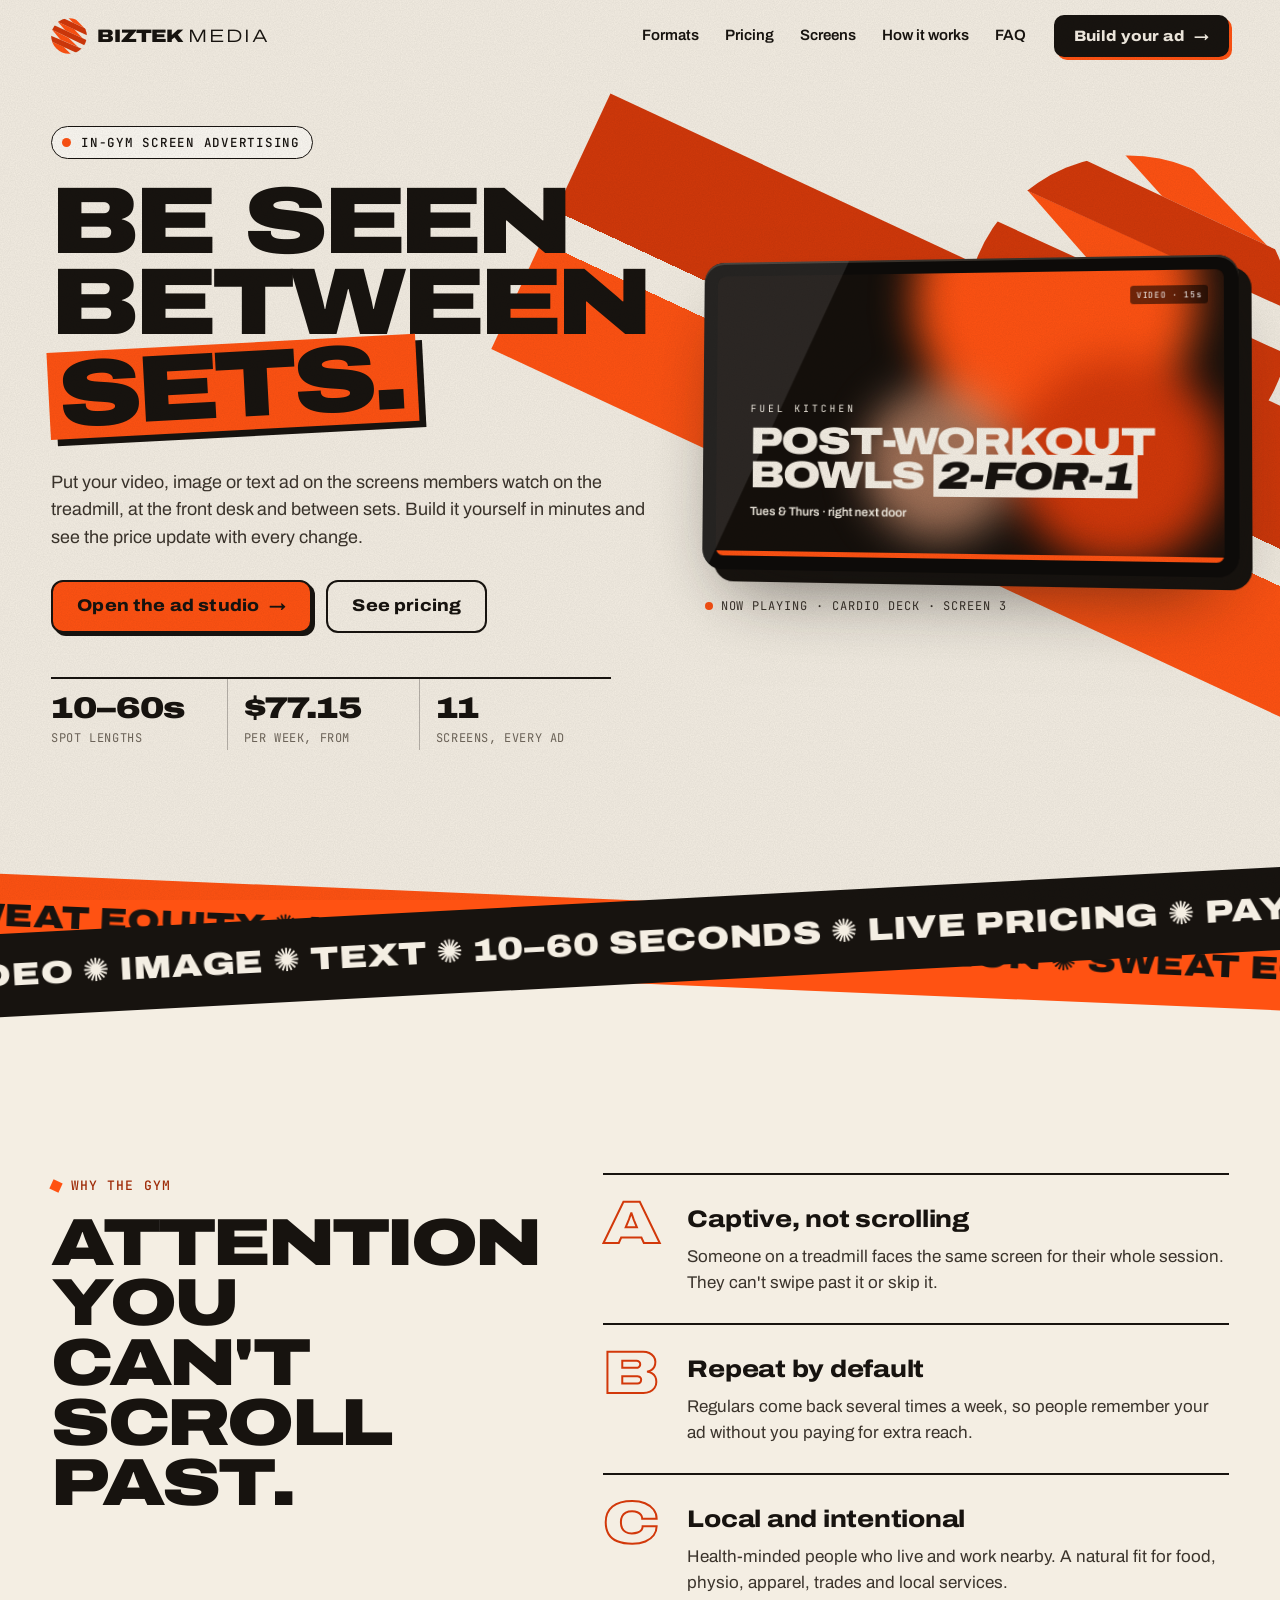
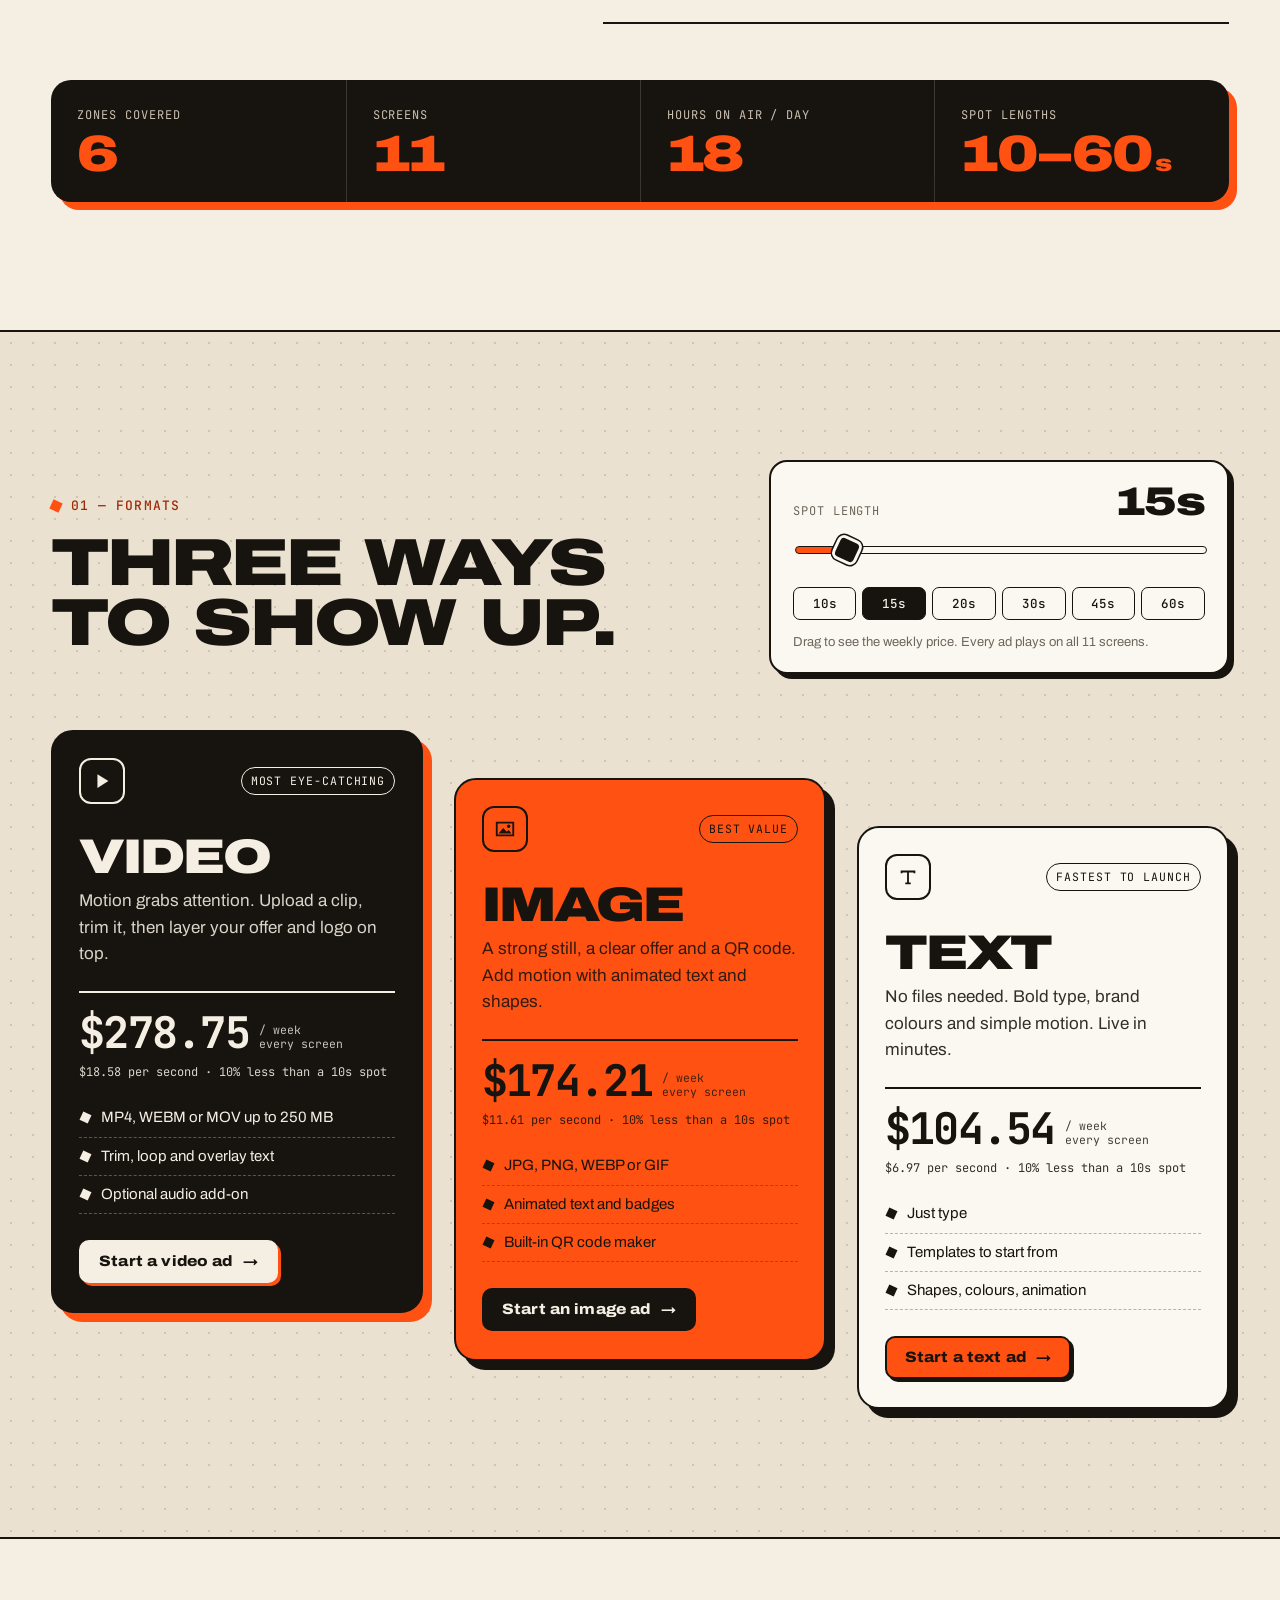
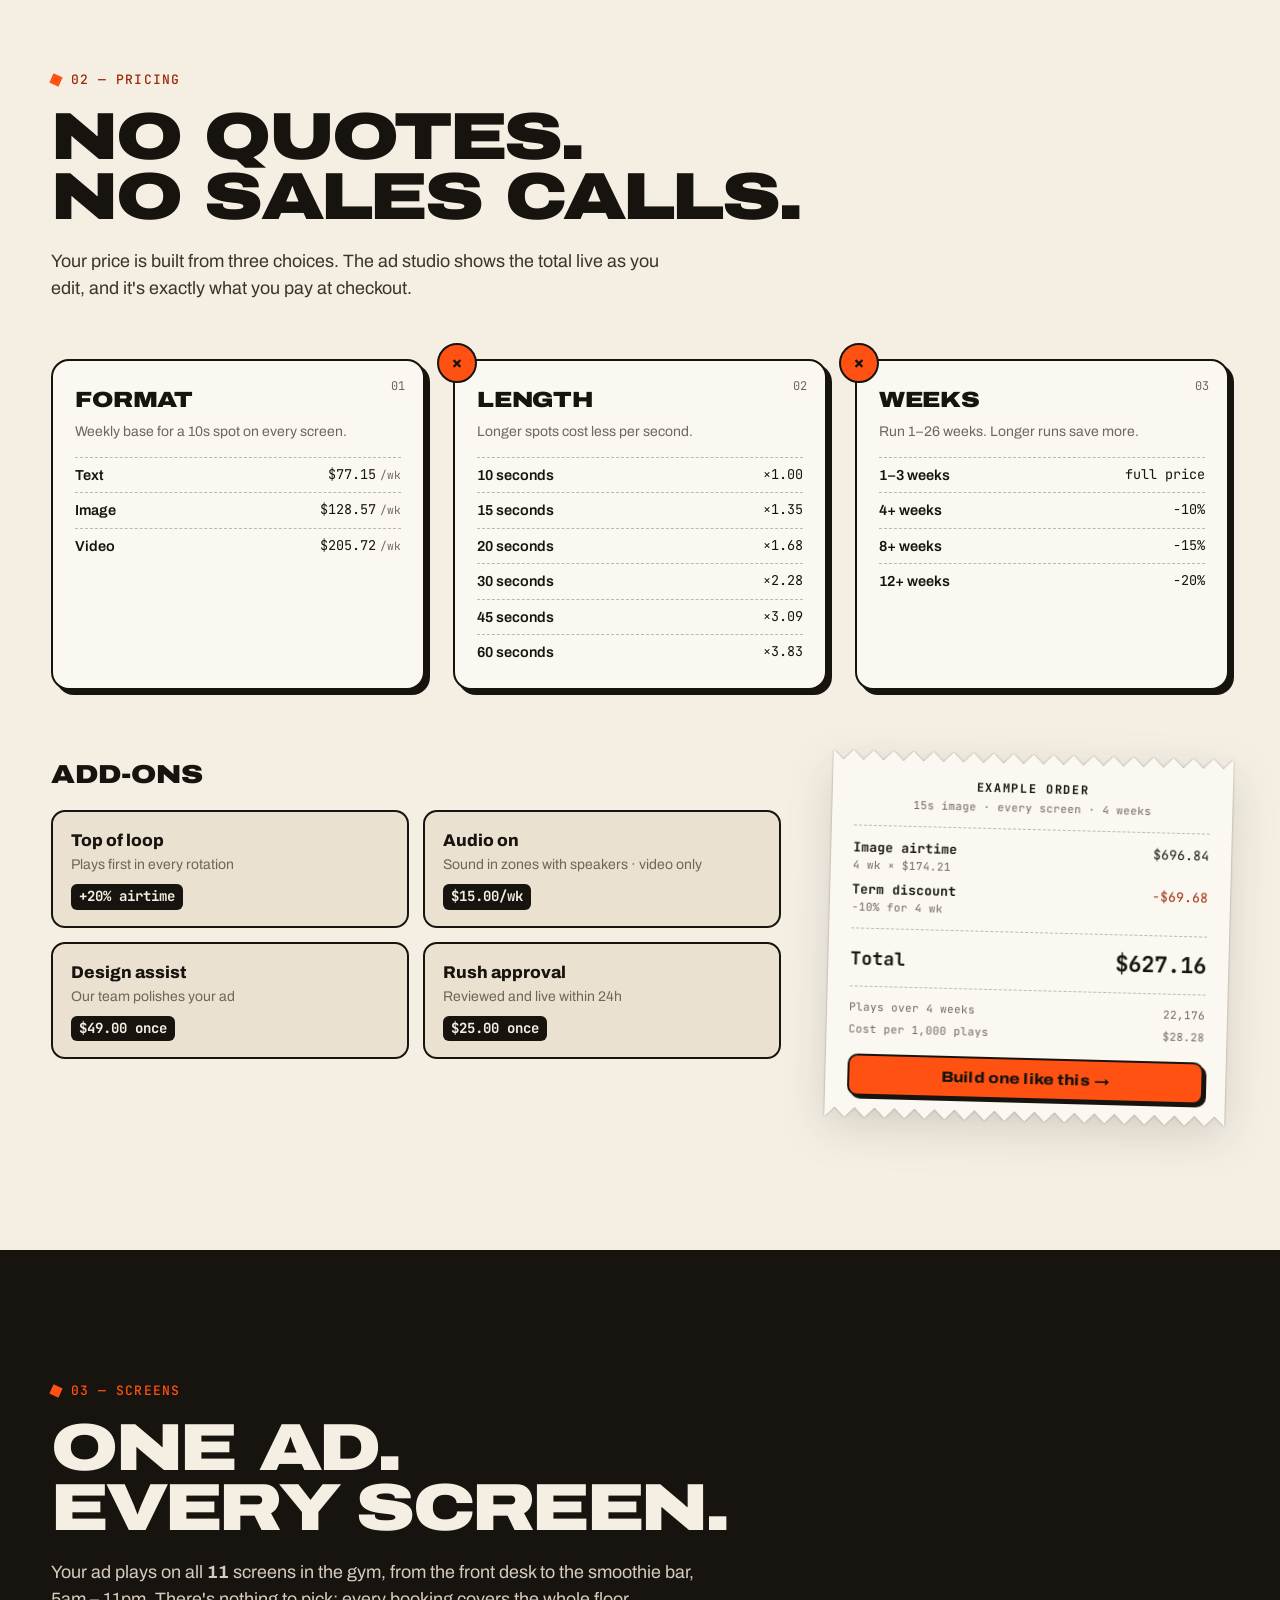
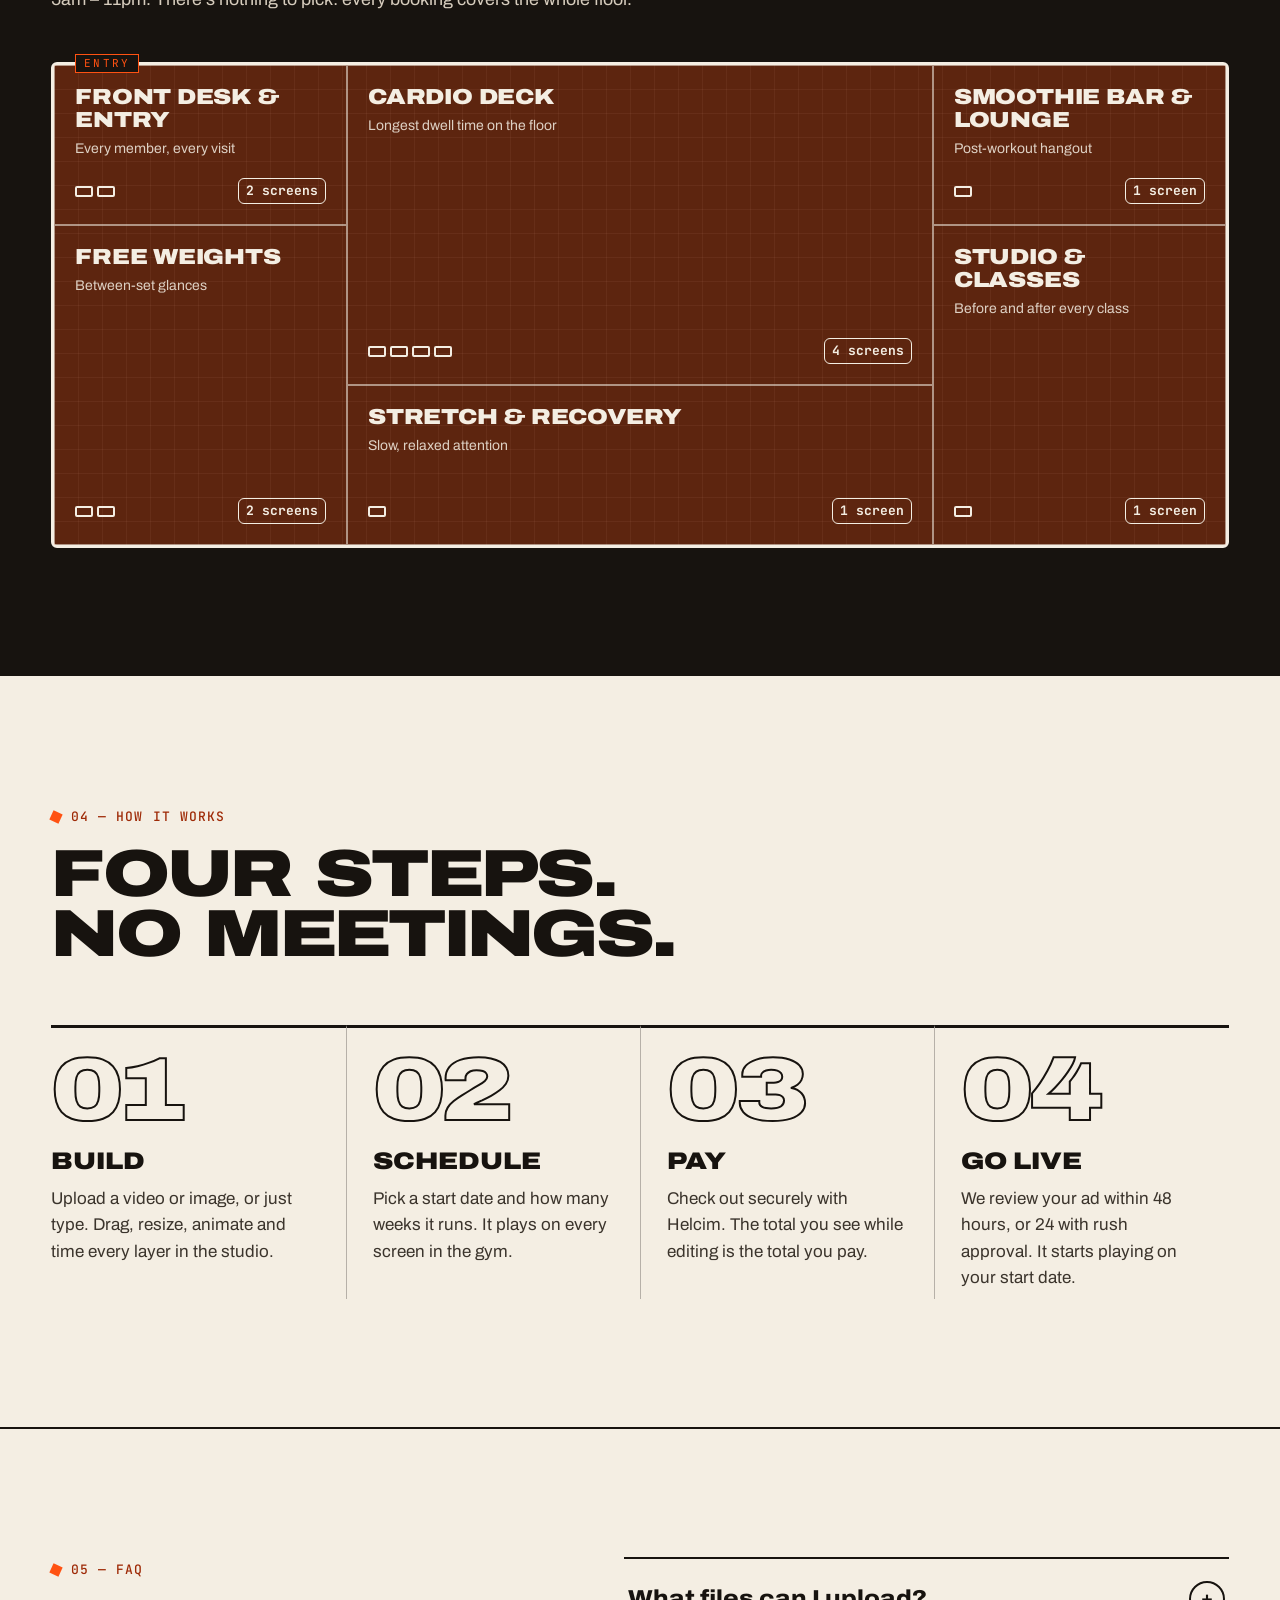
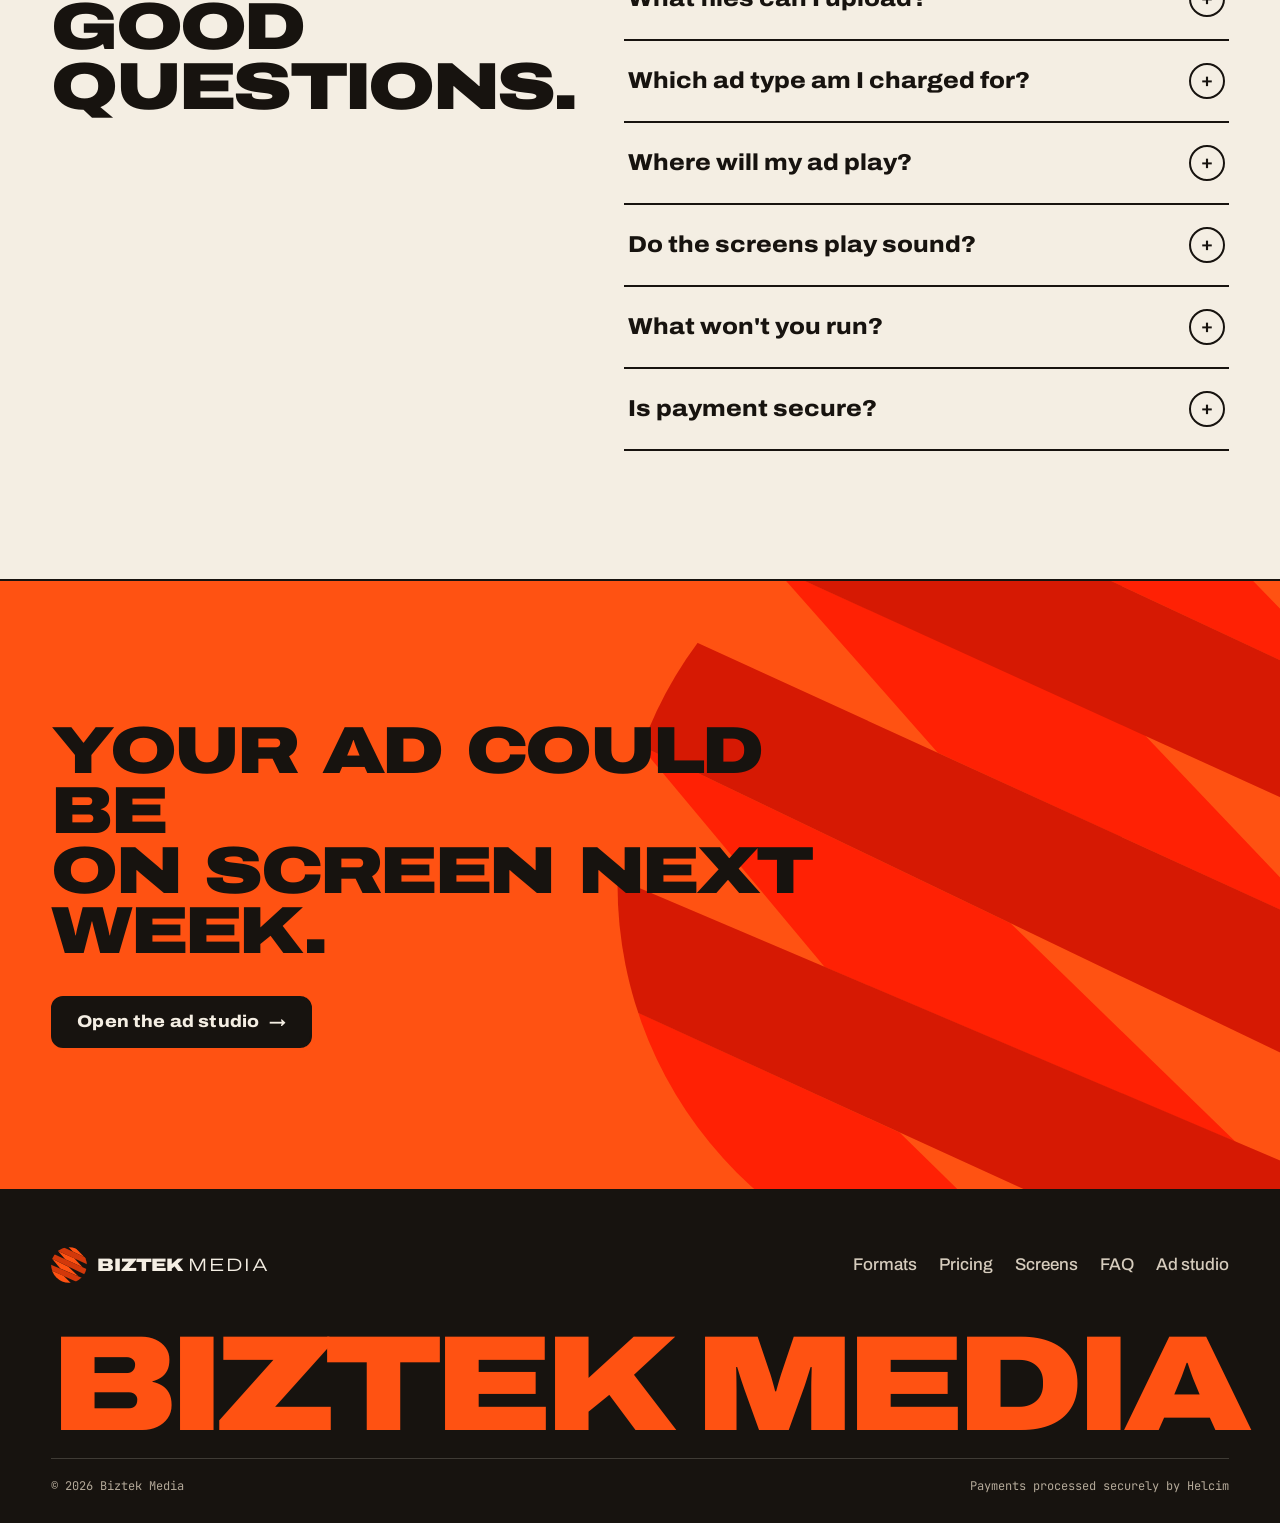
==== commit 9b7ea5f4: "Play every ad on every screen; get ready for live payments - Remove zone, plays-per-hour and time-of" ====
--- a/public_html/index.html
+++ b/public_html/index.html
@@ -25,7 +25,7 @@
     <nav class="nav-links" id="navLinks" aria-label="Primary">
       <a href="#formats">Formats</a>
       <a href="#pricing">Pricing</a>
-      <a href="#zones">Zones</a>
+      <a href="#screens">Screens</a>
       <a href="#how">How it works</a>
       <a href="#faq">FAQ</a>
     </nav>
@@ -50,7 +50,7 @@
         <ul class="hero-facts">
           <li><b>10–60s</b><span>spot lengths</span></li>
           <li><b data-fact="from">$15</b><span>per week, from</span></li>
-          <li><b data-fact="zones">6</b><span>screen zones</span></li>
+          <li><b data-fact="screens">11</b><span>screens, every ad</span></li>
         </ul>
       </div>
 
@@ -124,7 +124,7 @@
         </article>
       </div>
       <dl class="why-stats reveal">
-        <div><dt>Screen zones</dt><dd data-fact="zones">6</dd></div>
+        <div><dt>Zones covered</dt><dd data-fact="zones">6</dd></div>
         <div><dt>Screens</dt><dd data-fact="screens">11</dd></div>
         <div><dt>Hours on air / day</dt><dd>18</dd></div>
         <div><dt>Spot lengths</dt><dd>10–60<small>s</small></dd></div>
@@ -152,7 +152,7 @@
             <button type="button" data-len="45">45s</button>
             <button type="button" data-len="60">60s</button>
           </div>
-          <p class="length-note">Drag to see the weekly price per zone at standard rotation (4 plays an hour).</p>
+          <p class="length-note">Drag to see the weekly price. Every ad plays on all <span data-fact="screens">11</span> screens.</p>
         </div>
       </div>
 
@@ -164,7 +164,7 @@
           </div>
           <h3>Video</h3>
           <p>Motion grabs attention. Upload a clip, trim it, then layer your offer and logo on top.</p>
-          <div class="fcard-price"><span class="amt" data-price>$0.00</span><span class="per">/ week<br>per zone</span></div>
+          <div class="fcard-price"><span class="amt" data-price>$0.00</span><span class="per">/ week<br>every screen</span></div>
           <p class="fcard-sec" data-persec></p>
           <ul class="fcard-list">
             <li>MP4, WEBM or MOV up to 250&nbsp;MB</li>
@@ -181,7 +181,7 @@
           </div>
           <h3>Image</h3>
           <p>A strong still, a clear offer and a QR code. Add motion with animated text and shapes.</p>
-          <div class="fcard-price"><span class="amt" data-price>$0.00</span><span class="per">/ week<br>per zone</span></div>
+          <div class="fcard-price"><span class="amt" data-price>$0.00</span><span class="per">/ week<br>every screen</span></div>
           <p class="fcard-sec" data-persec></p>
           <ul class="fcard-list">
             <li>JPG, PNG, WEBP or GIF</li>
@@ -198,7 +198,7 @@
           </div>
           <h3>Text</h3>
           <p>No files needed. Bold type, brand colours and simple motion. Live in minutes.</p>
-          <div class="fcard-price"><span class="amt" data-price>$0.00</span><span class="per">/ week<br>per zone</span></div>
+          <div class="fcard-price"><span class="amt" data-price>$0.00</span><span class="per">/ week<br>every screen</span></div>
           <p class="fcard-sec" data-persec></p>
           <ul class="fcard-list">
             <li>Just type</li>
@@ -215,7 +215,7 @@
       <div class="pricing-head reveal">
         <p class="kicker">02 — Pricing</p>
         <h2 class="display-2">No quotes.<br>No sales calls.</h2>
-        <p class="lede">Your price is built from six choices. The ad studio shows the total live as you edit, and it's exactly what you pay at checkout.</p>
+        <p class="lede">Your price is built from three choices. The ad studio shows the total live as you edit, and it's exactly what you pay at checkout.</p>
       </div>
 
       <div class="stack" id="priceStack"><!-- rendered from pricing.js --></div>
@@ -229,12 +229,12 @@
       </div>
     </section>
 
-    <!-- ============================== ZONES -->
-    <section class="section zones" id="zones">
+    <!-- ============================== SCREENS -->
+    <section class="section zones" id="screens">
       <div class="zones-head reveal">
-        <p class="kicker">03 — Zones</p>
-        <h2 class="display-2">Pick your<br>spot on the floor.</h2>
-        <p class="lede">Each zone has its own screens and its own kind of attention. Higher-traffic zones carry more weight in the price. Book every zone and the zone total drops <b data-fact="bundle">15%</b>.</p>
+        <p class="kicker">03 — Screens</p>
+        <h2 class="display-2">One ad.<br>Every screen.</h2>
+        <p class="lede">Your ad plays on all <b data-fact="screens">11</b> screens in the gym, from the front desk to the smoothie bar, <span data-fact="hours">5am – 11pm</span>. There's nothing to pick: every booking covers the whole floor.</p>
       </div>
       <div class="floorplan reveal" id="floorplan"><!-- rendered from pricing.js --></div>
     </section>
@@ -254,7 +254,7 @@
         <li class="step reveal">
           <span class="step-num">02</span>
           <h3>Schedule</h3>
-          <p>Choose screen zones, how often it plays, the time of day and how many weeks it runs.</p>
+          <p>Pick a start date and how many weeks it runs. It plays on every screen in the gym.</p>
         </li>
         <li class="step reveal">
           <span class="step-num">03</span>
@@ -285,8 +285,8 @@
           <p>The studio charges for the richest media in your ad. Any video layer bills at the video rate, any image at the image rate, and text and shapes on their own bill at the text rate. The live price shows which rate applies.</p>
         </details>
         <details class="reveal">
-          <summary>What does “plays per hour” mean?</summary>
-          <p>It's how many times your spot runs on each booked screen in an hour. Standard is 4, so roughly once every 15 minutes. The live quote also shows your total plays and your cost per 1,000 plays.</p>
+          <summary>Where will my ad play?</summary>
+          <p>On every screen in the gym, all day. You don't pick zones or time slots. The live quote shows your estimated total plays and your cost per 1,000 plays.</p>
         </details>
         <details class="reveal">
           <summary>Do the screens play sound?</summary>
@@ -322,7 +322,7 @@
       <nav class="footer-links" aria-label="Footer">
         <a href="#formats">Formats</a>
         <a href="#pricing">Pricing</a>
-        <a href="#zones">Zones</a>
+        <a href="#screens">Screens</a>
         <a href="#faq">FAQ</a>
         <a href="editor.html">Ad studio</a>
       </nav>
--- a/public_html/css/site.css
+++ b/public_html/css/site.css
@@ -376,12 +376,11 @@
     linear-gradient(90deg, rgba(244, 238, 227, .06) 1px, transparent 1px) 0 0 / 24px 24px;
 }
 .zone {
-  --heat: .5;
   position: relative;
   display: flex; flex-direction: column;
   padding: 20px;
   border: 1.5px solid rgba(244, 238, 227, .55);
-  background: color-mix(in srgb, var(--orange) calc(var(--heat) * 100%), transparent);
+  background: color-mix(in srgb, var(--orange) 30%, transparent);
   color: var(--cream);
   transition: background .25s, color .25s;
 }
@@ -391,7 +390,7 @@
 .zone-foot { margin-top: auto; display: flex; align-items: center; justify-content: space-between; gap: 8px; }
 .zone-screens { display: flex; gap: 4px; }
 .zone-screens i { width: 18px; height: 11px; border: 2px solid currentColor; border-radius: 2px; }
-.zone-weight { font-family: var(--mono); font-size: 13px; font-weight: 700; padding: 2px 7px; border: 1.5px solid currentColor; border-radius: 6px; }
+.zone-count { font-family: var(--mono); font-size: 13px; font-weight: 700; padding: 2px 7px; border: 1.5px solid currentColor; border-radius: 6px; }
 .zone--entrance::after {
   content: 'ENTRY'; position: absolute; left: 20px; top: -12px; z-index: 1;
   padding: 0 8px; background: var(--ink); color: var(--orange);
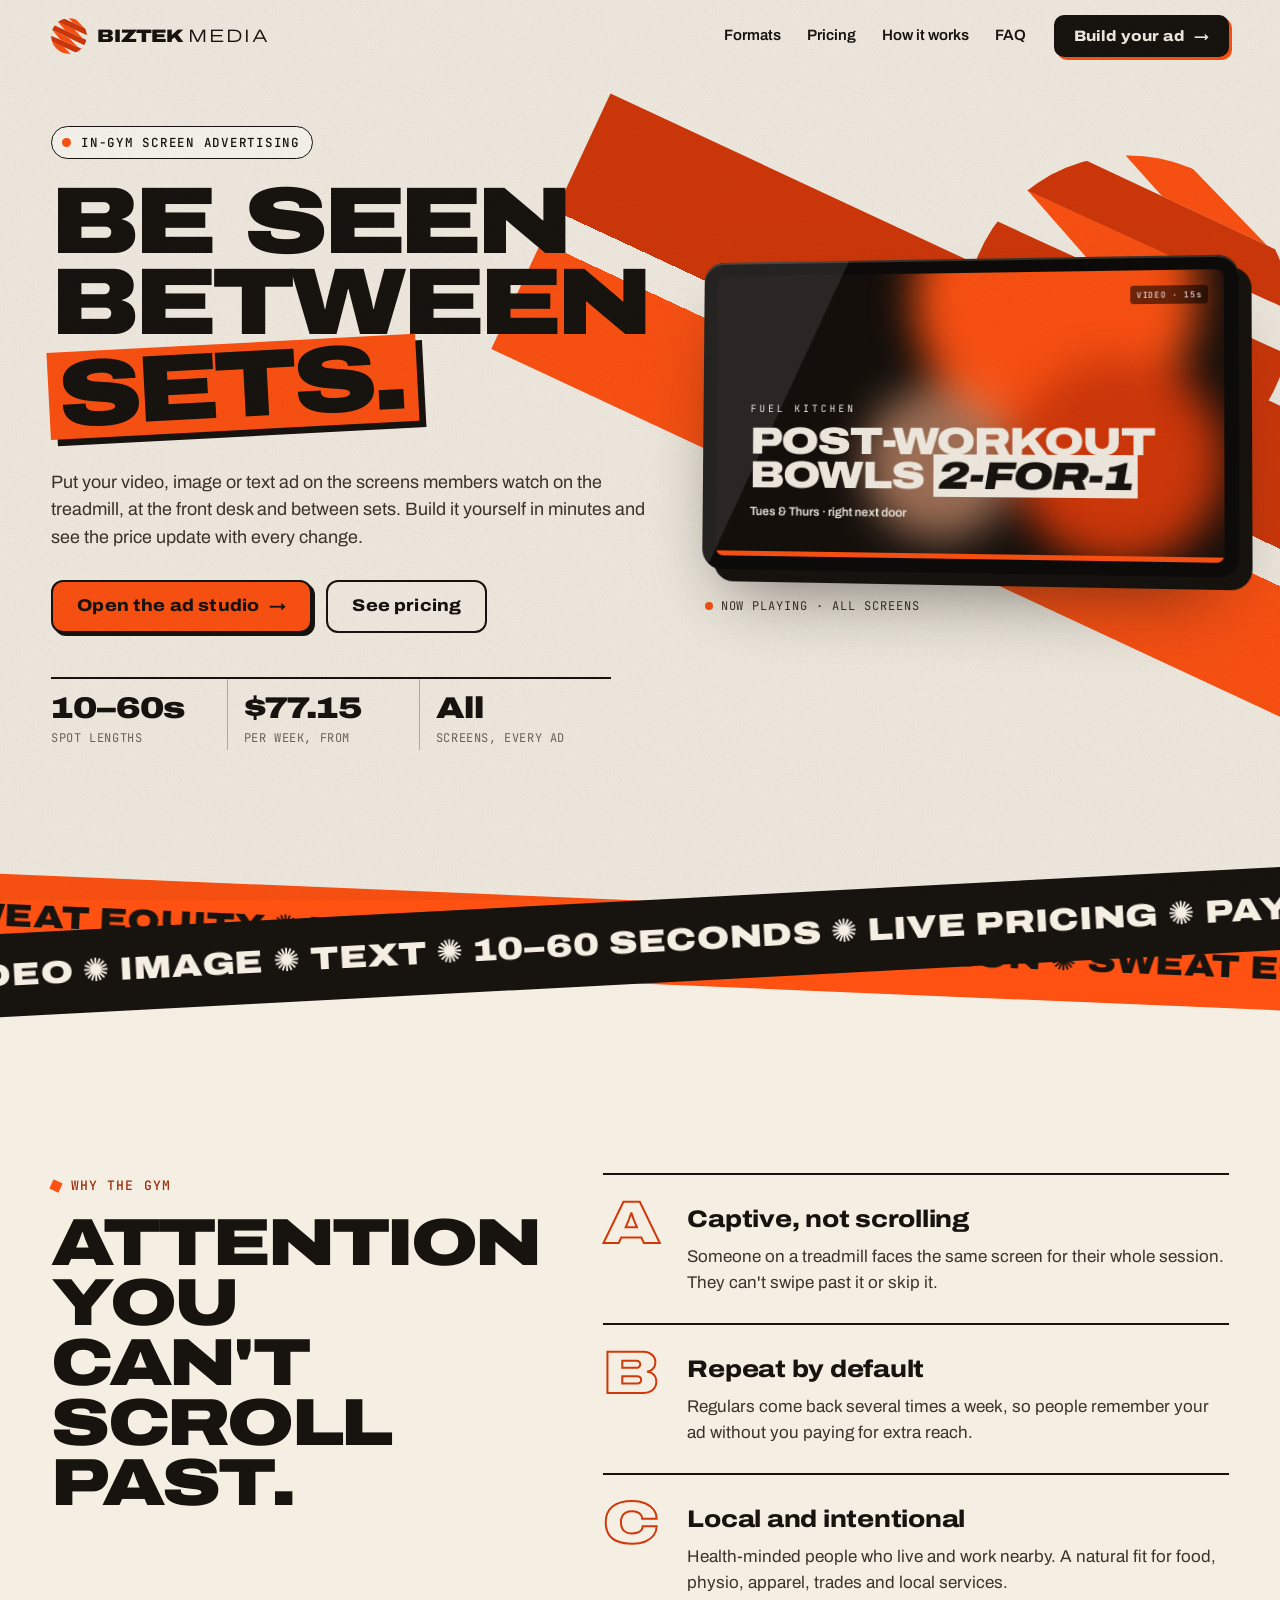
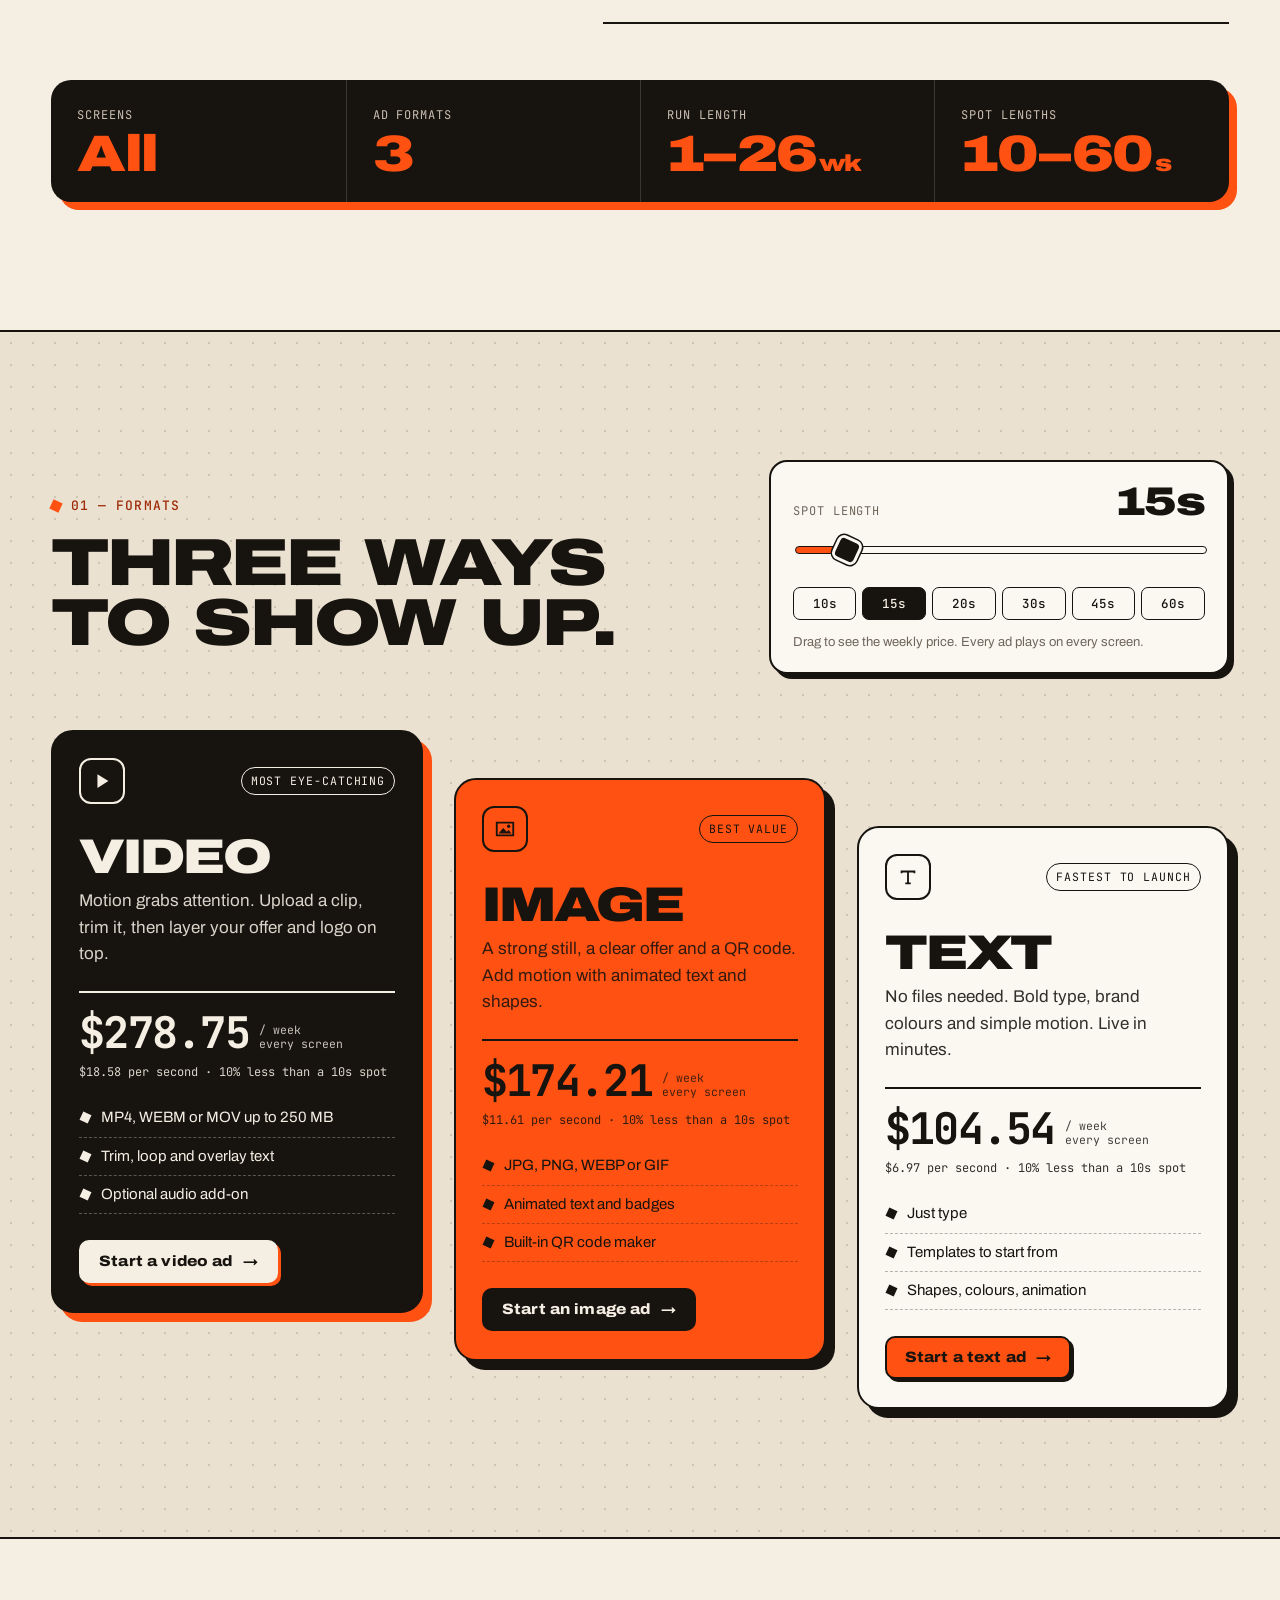
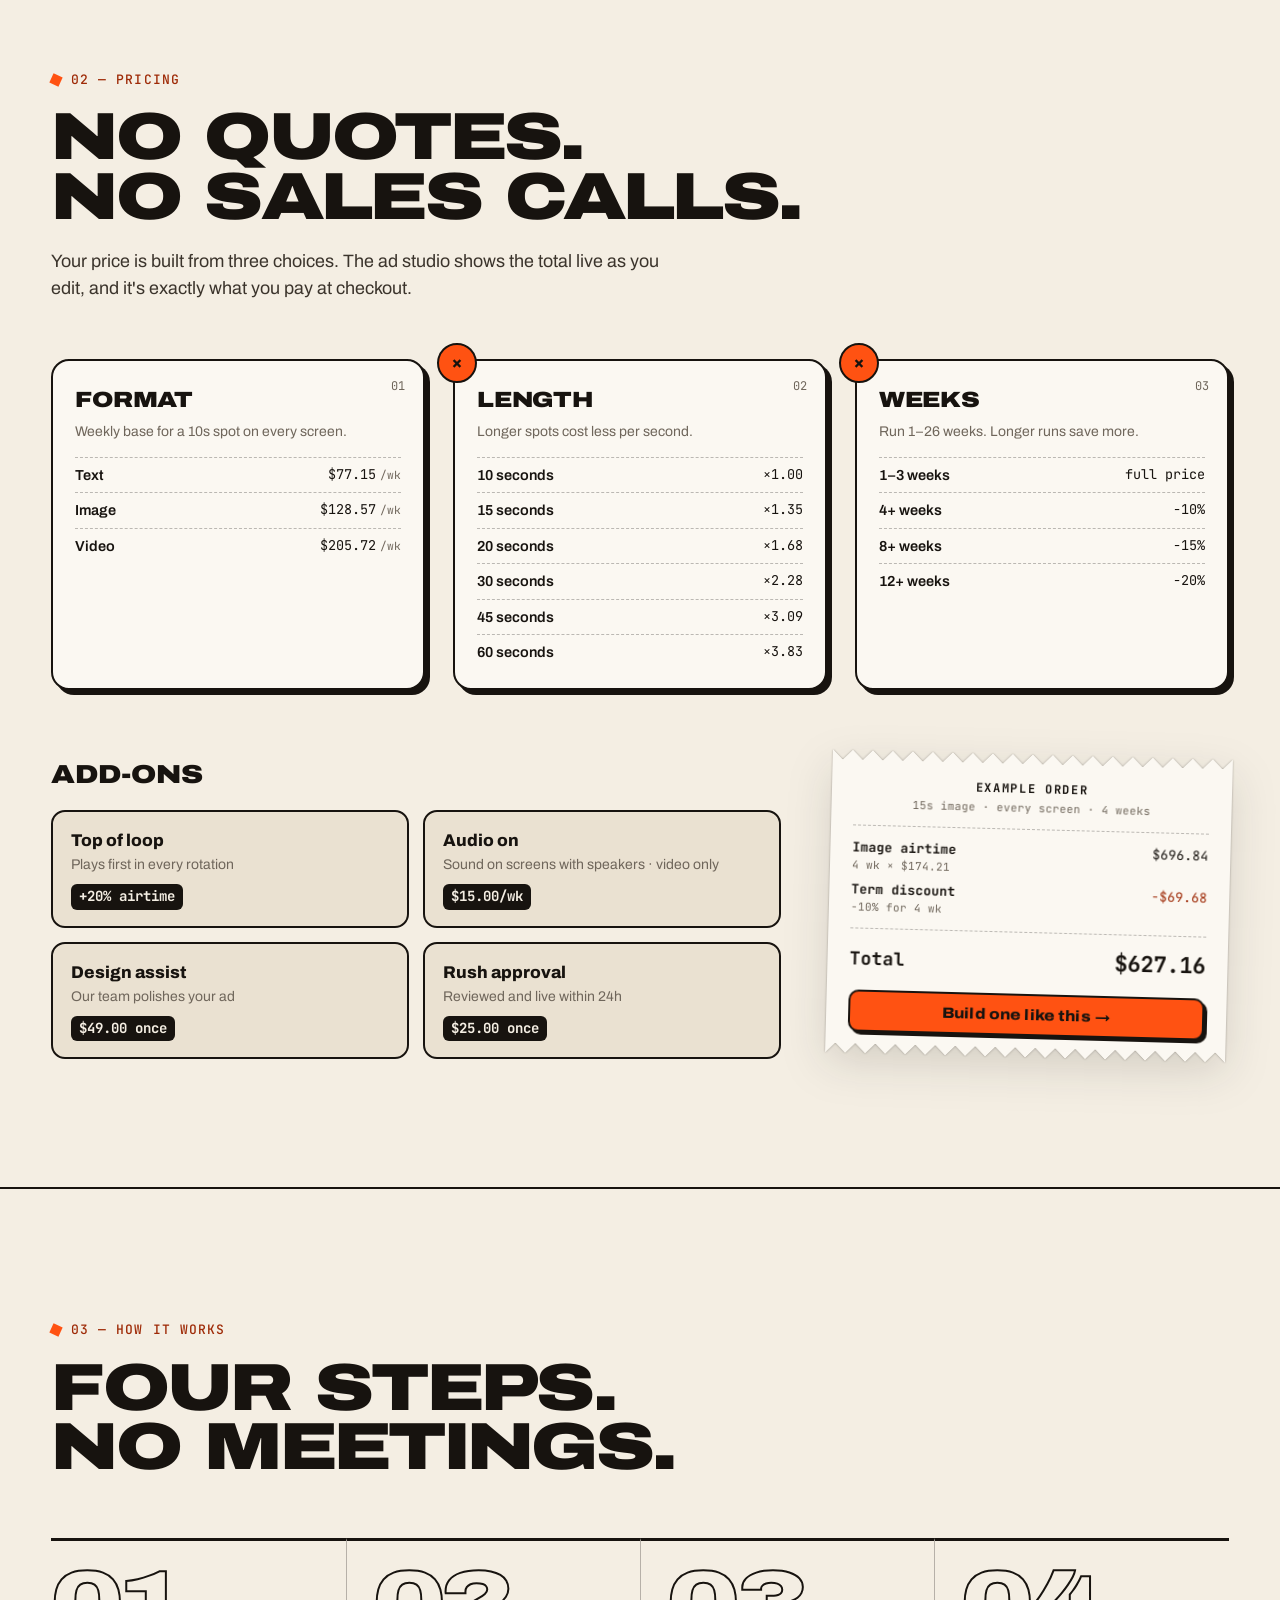
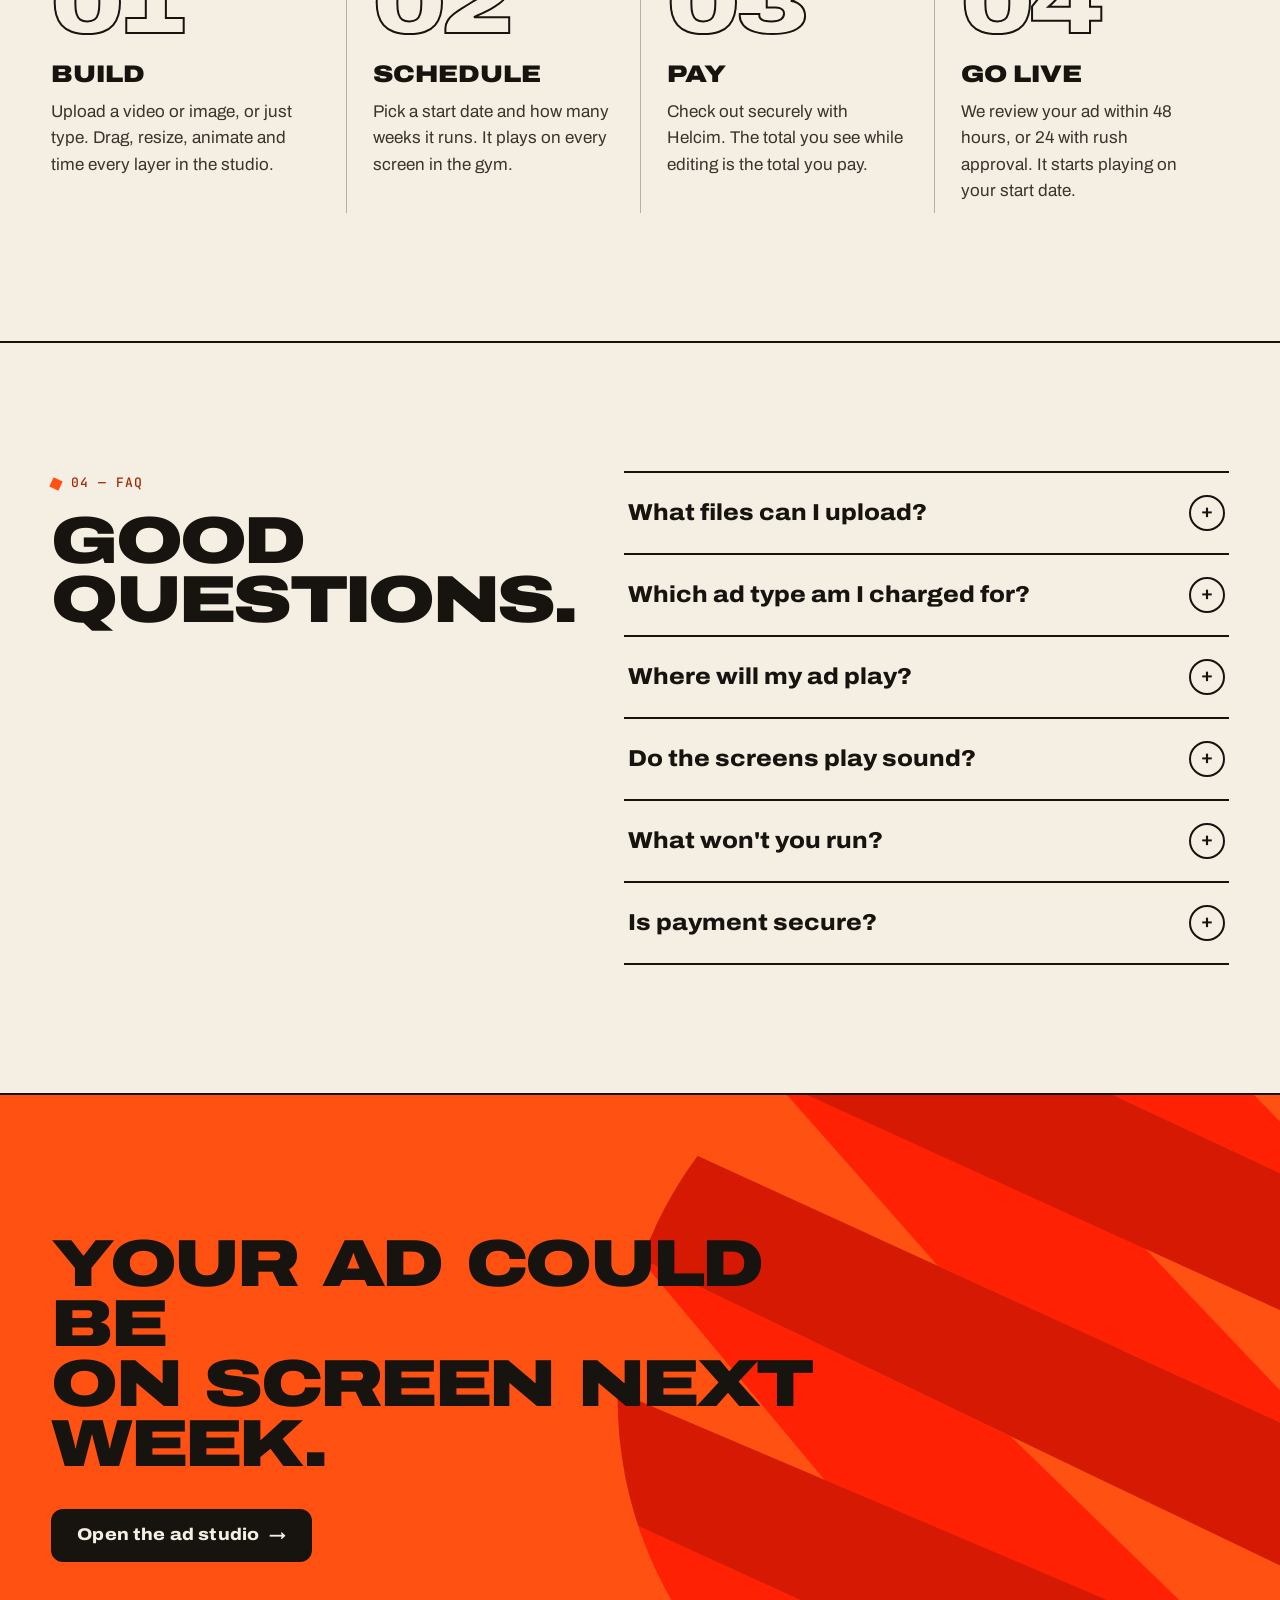
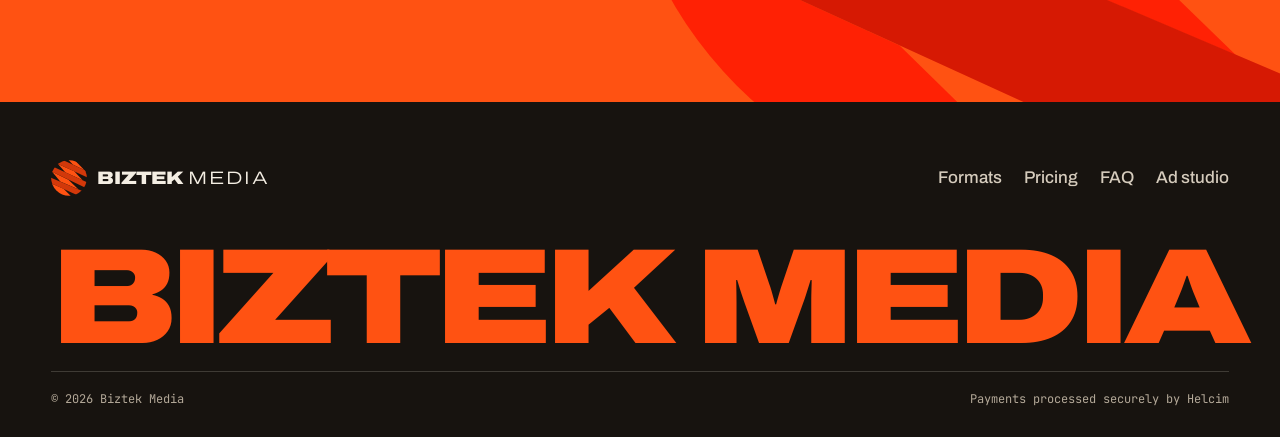
==== commit db35f54b: "Drop zones, screen section and play estimates; ads just play on every screen - Remove the zone list," ====
--- a/public_html/index.html
+++ b/public_html/index.html
@@ -25,7 +25,6 @@
     <nav class="nav-links" id="navLinks" aria-label="Primary">
       <a href="#formats">Formats</a>
       <a href="#pricing">Pricing</a>
-      <a href="#screens">Screens</a>
       <a href="#how">How it works</a>
       <a href="#faq">FAQ</a>
     </nav>
@@ -50,7 +49,7 @@
         <ul class="hero-facts">
           <li><b>10–60s</b><span>spot lengths</span></li>
           <li><b data-fact="from">$15</b><span>per week, from</span></li>
-          <li><b data-fact="screens">11</b><span>screens, every ad</span></li>
+          <li><b>All</b><span>screens, every ad</span></li>
         </ul>
       </div>
 
@@ -84,7 +83,7 @@
           </div>
           <div class="tv-glare" aria-hidden="true"></div>
         </div>
-        <p class="tv-caption"><span class="rec" aria-hidden="true"></span> NOW PLAYING · CARDIO DECK · SCREEN 3</p>
+        <p class="tv-caption"><span class="rec" aria-hidden="true"></span> NOW PLAYING · ALL SCREENS</p>
       </div>
     </section>
 
@@ -124,9 +123,9 @@
         </article>
       </div>
       <dl class="why-stats reveal">
-        <div><dt>Zones covered</dt><dd data-fact="zones">6</dd></div>
-        <div><dt>Screens</dt><dd data-fact="screens">11</dd></div>
-        <div><dt>Hours on air / day</dt><dd>18</dd></div>
+        <div><dt>Screens</dt><dd>All</dd></div>
+        <div><dt>Ad formats</dt><dd>3</dd></div>
+        <div><dt>Run length</dt><dd>1–26<small>wk</small></dd></div>
         <div><dt>Spot lengths</dt><dd>10–60<small>s</small></dd></div>
       </dl>
     </section>
@@ -152,7 +151,7 @@
             <button type="button" data-len="45">45s</button>
             <button type="button" data-len="60">60s</button>
           </div>
-          <p class="length-note">Drag to see the weekly price. Every ad plays on all <span data-fact="screens">11</span> screens.</p>
+          <p class="length-note">Drag to see the weekly price. Every ad plays on every screen.</p>
         </div>
       </div>
 
@@ -229,20 +228,10 @@
       </div>
     </section>
 
-    <!-- ============================== SCREENS -->
-    <section class="section zones" id="screens">
-      <div class="zones-head reveal">
-        <p class="kicker">03 — Screens</p>
-        <h2 class="display-2">One ad.<br>Every screen.</h2>
-        <p class="lede">Your ad plays on all <b data-fact="screens">11</b> screens in the gym, from the front desk to the smoothie bar, <span data-fact="hours">5am – 11pm</span>. There's nothing to pick: every booking covers the whole floor.</p>
-      </div>
-      <div class="floorplan reveal" id="floorplan"><!-- rendered from pricing.js --></div>
-    </section>
-
     <!-- ============================== HOW -->
     <section class="section how" id="how">
       <div class="reveal">
-        <p class="kicker">04 — How it works</p>
+        <p class="kicker">03 — How it works</p>
         <h2 class="display-2">Four steps.<br>No meetings.</h2>
       </div>
       <ol class="steps">
@@ -272,7 +261,7 @@
     <!-- ============================== FAQ -->
     <section class="section faq" id="faq">
       <div class="reveal">
-        <p class="kicker">05 — FAQ</p>
+        <p class="kicker">04 — FAQ</p>
         <h2 class="display-2">Good<br>questions.</h2>
       </div>
       <div class="faq-list">
@@ -286,11 +275,11 @@
         </details>
         <details class="reveal">
           <summary>Where will my ad play?</summary>
-          <p>On every screen in the gym, all day. You don't pick zones or time slots. The live quote shows your estimated total plays and your cost per 1,000 plays.</p>
+          <p>On every screen in the gym. Every ad plays on all of them, so there's nothing to choose.</p>
         </details>
         <details class="reveal">
           <summary>Do the screens play sound?</summary>
-          <p>Screens are muted by default. Add “Audio on” to a video ad and it plays with sound in zones that have speakers.</p>
+          <p>Screens are muted by default. Add “Audio on” to a video ad and it plays with sound on screens that have speakers.</p>
         </details>
         <details class="reveal">
           <summary>What won't you run?</summary>
@@ -322,7 +311,6 @@
       <nav class="footer-links" aria-label="Footer">
         <a href="#formats">Formats</a>
         <a href="#pricing">Pricing</a>
-        <a href="#screens">Screens</a>
         <a href="#faq">FAQ</a>
         <a href="editor.html">Ad studio</a>
       </nav>
--- a/public_html/css/site.css
+++ b/public_html/css/site.css
@@ -356,49 +356,8 @@
 .receipt-shadow { transform: rotate(1.5deg); }
 .receipt .btn { width: 100%; margin-top: 16px; font-family: var(--font); }
 
-/* --- zones */
-.zones { background: var(--ink); color: var(--cream); }
-.zones .kicker { color: var(--orange); }
-.zones .lede { color: #d6ccbd; }
-.zones-head { max-width: 820px; margin-bottom: 48px; }
-.floorplan {
-  display: grid;
-  grid-template-columns: repeat(4, 1fr);
-  grid-template-areas:
-    "entrance cardio   cardio   lounge"
-    "weights  cardio   cardio   studio"
-    "weights  recovery recovery studio";
-  grid-auto-rows: minmax(160px, auto);
-  border: 3px solid var(--cream);
-  border-radius: 6px;
-  background:
-    linear-gradient(rgba(244, 238, 227, .06) 1px, transparent 1px) 0 0 / 24px 24px,
-    linear-gradient(90deg, rgba(244, 238, 227, .06) 1px, transparent 1px) 0 0 / 24px 24px;
-}
-.zone {
-  position: relative;
-  display: flex; flex-direction: column;
-  padding: 20px;
-  border: 1.5px solid rgba(244, 238, 227, .55);
-  background: color-mix(in srgb, var(--orange) 30%, transparent);
-  color: var(--cream);
-  transition: background .25s, color .25s;
-}
-.zone:hover { background: var(--orange); color: var(--ink); }
-.zone h3 { margin: 0; font-size: clamp(18px, 1.7vw, 24px); font-weight: 900; font-stretch: 118%; text-transform: uppercase; letter-spacing: -.01em; line-height: 1.05; }
-.zone p { margin: 6px 0 16px; font-size: 14px; opacity: .85; }
-.zone-foot { margin-top: auto; display: flex; align-items: center; justify-content: space-between; gap: 8px; }
-.zone-screens { display: flex; gap: 4px; }
-.zone-screens i { width: 18px; height: 11px; border: 2px solid currentColor; border-radius: 2px; }
-.zone-count { font-family: var(--mono); font-size: 13px; font-weight: 700; padding: 2px 7px; border: 1.5px solid currentColor; border-radius: 6px; }
-.zone--entrance::after {
-  content: 'ENTRY'; position: absolute; left: 20px; top: -12px; z-index: 1;
-  padding: 0 8px; background: var(--ink); color: var(--orange);
-  font-family: var(--mono); font-size: 11px; letter-spacing: .2em; border: 1.5px solid var(--orange);
-}
-
 /* --- how */
-.how { display: grid; grid-template-columns: 1fr; gap: 40px; }
+.how { display: grid; grid-template-columns: 1fr; gap: 40px; border-top: 2px solid var(--ink); }
 .steps { list-style: none; margin: 0; padding: 0; display: grid; grid-template-columns: repeat(4, 1fr); gap: 0; }
 .step { padding: 22px 26px 8px 0; border-top: 3px solid var(--ink); }
 .step + .step { padding-left: 26px; border-left: 1.5px solid var(--line-strong); }
@@ -509,14 +468,6 @@
   .why-stats { grid-template-columns: repeat(2, 1fr); }
   .why-stats div:nth-child(3) { border-left: 0; }
   .why-stats div:nth-child(n+3) { border-top: 1px solid rgba(244, 238, 227, .16); }
-  .floorplan {
-    grid-template-columns: 1fr 1fr;
-    grid-template-areas:
-      "entrance lounge"
-      "cardio   cardio"
-      "weights  weights"
-      "studio   recovery";
-  }
 }
 
 @media (max-width: 640px) {
@@ -532,6 +483,4 @@
   .tv { transform: none; box-shadow: 0 30px 50px -24px rgba(23, 19, 15, .6), 7px 7px 0 var(--ink); }
   .faq details p { padding-right: 0; }
   .cta-orb { width: 120vw; right: -60%; opacity: .6; }
-  .floorplan { grid-auto-rows: minmax(140px, auto); }
-  .zone { padding: 16px; }
-}
+}
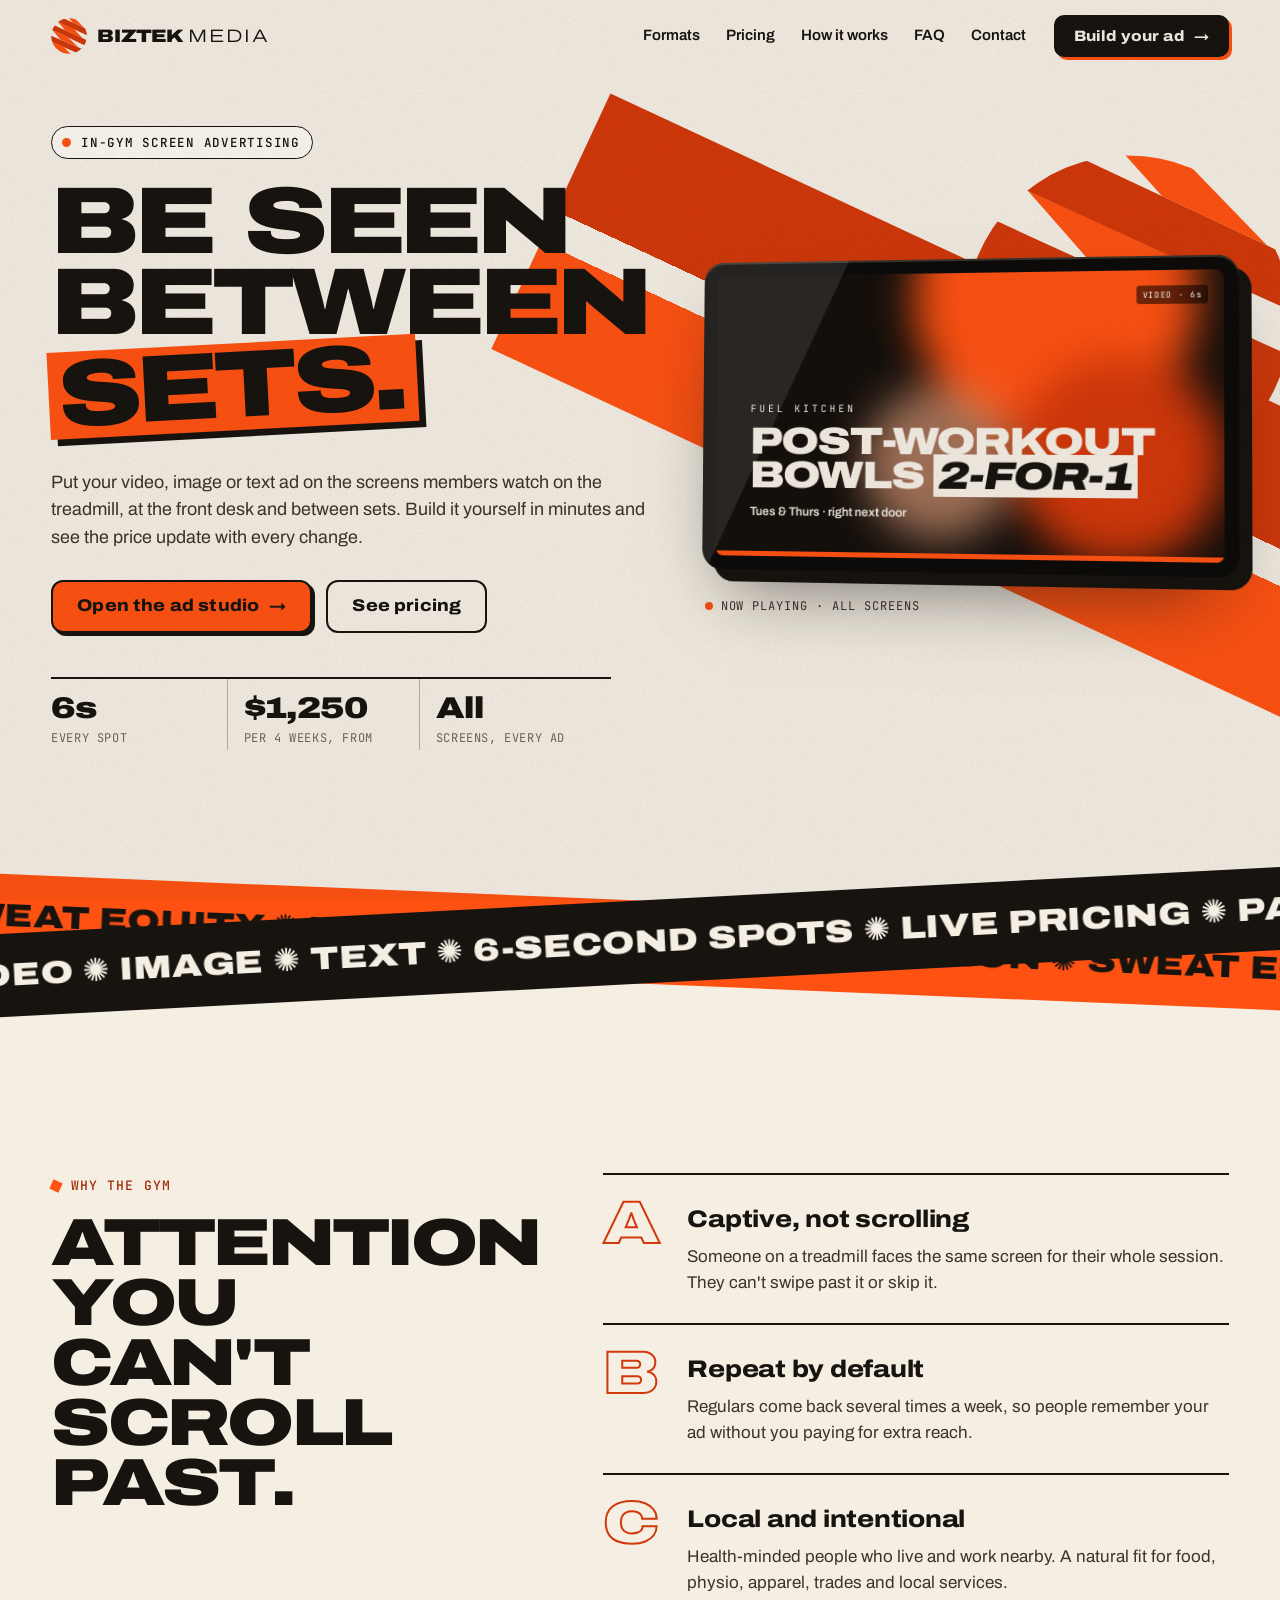
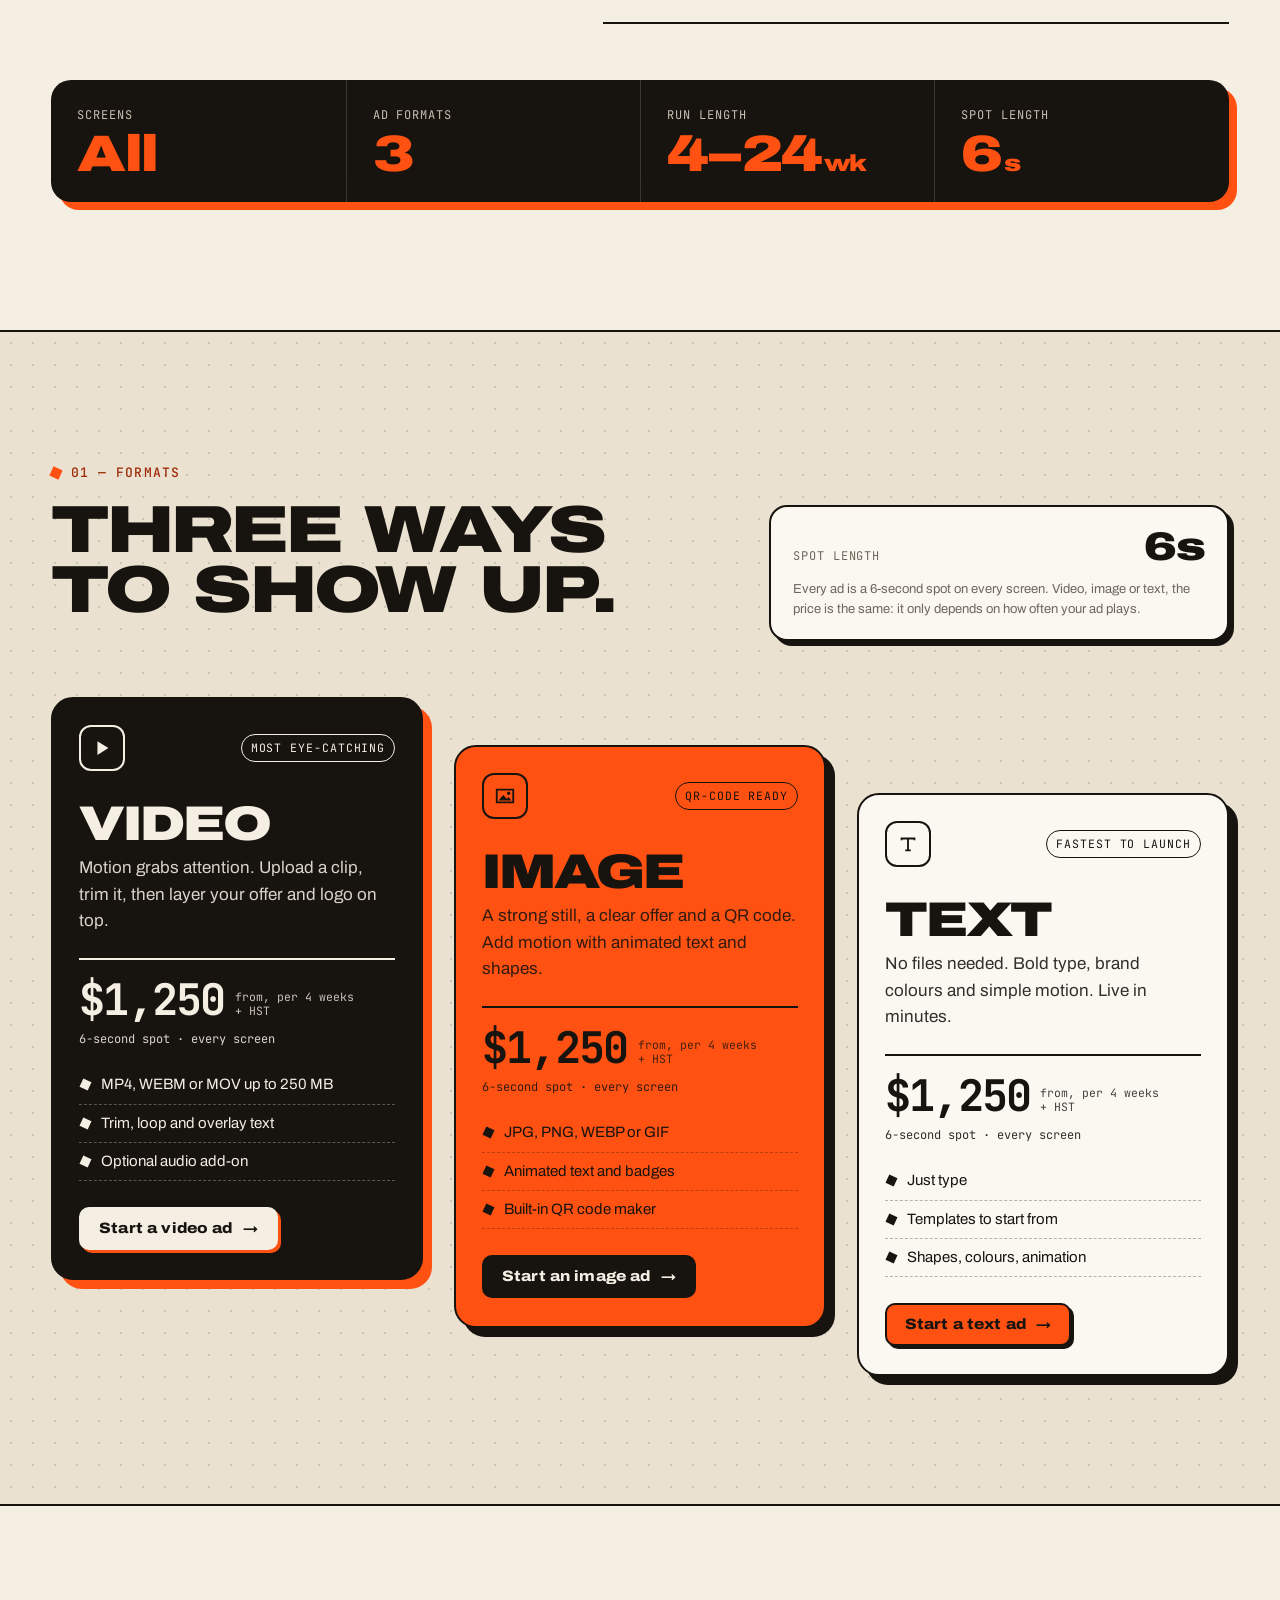
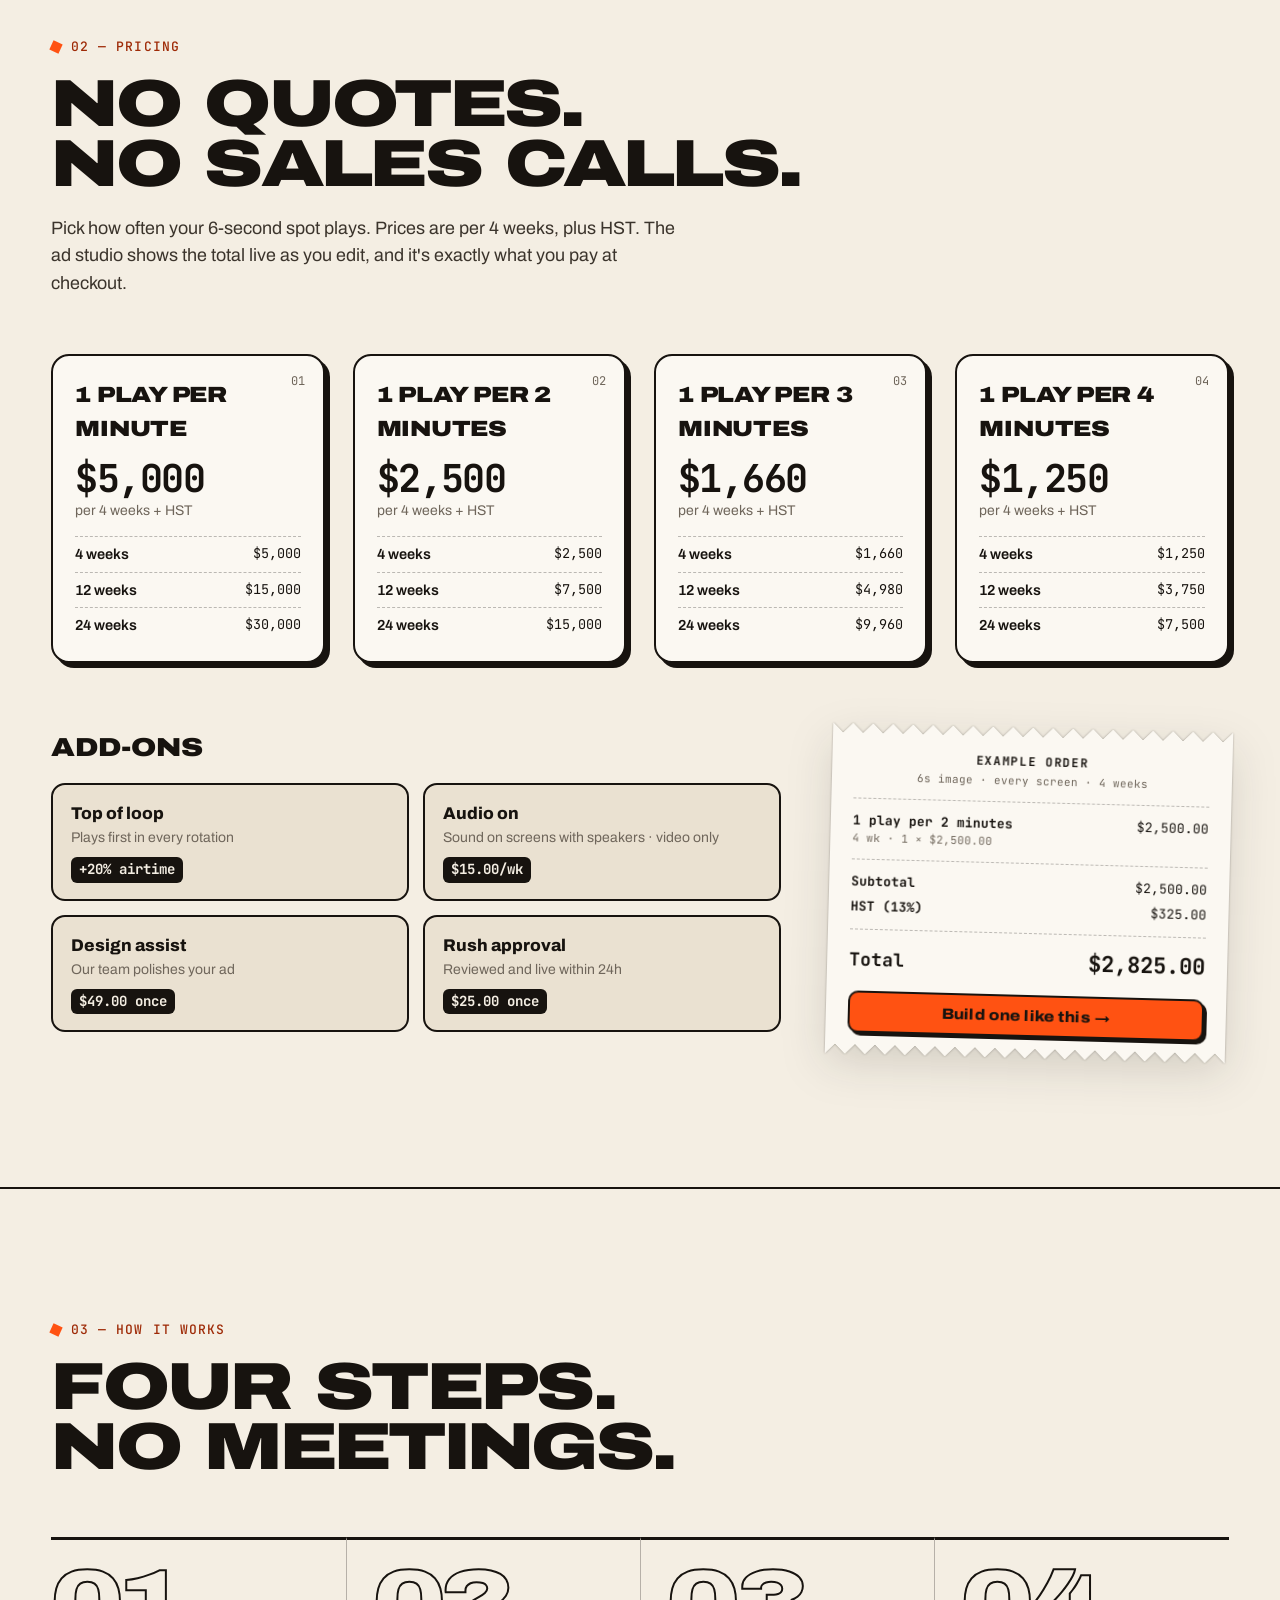
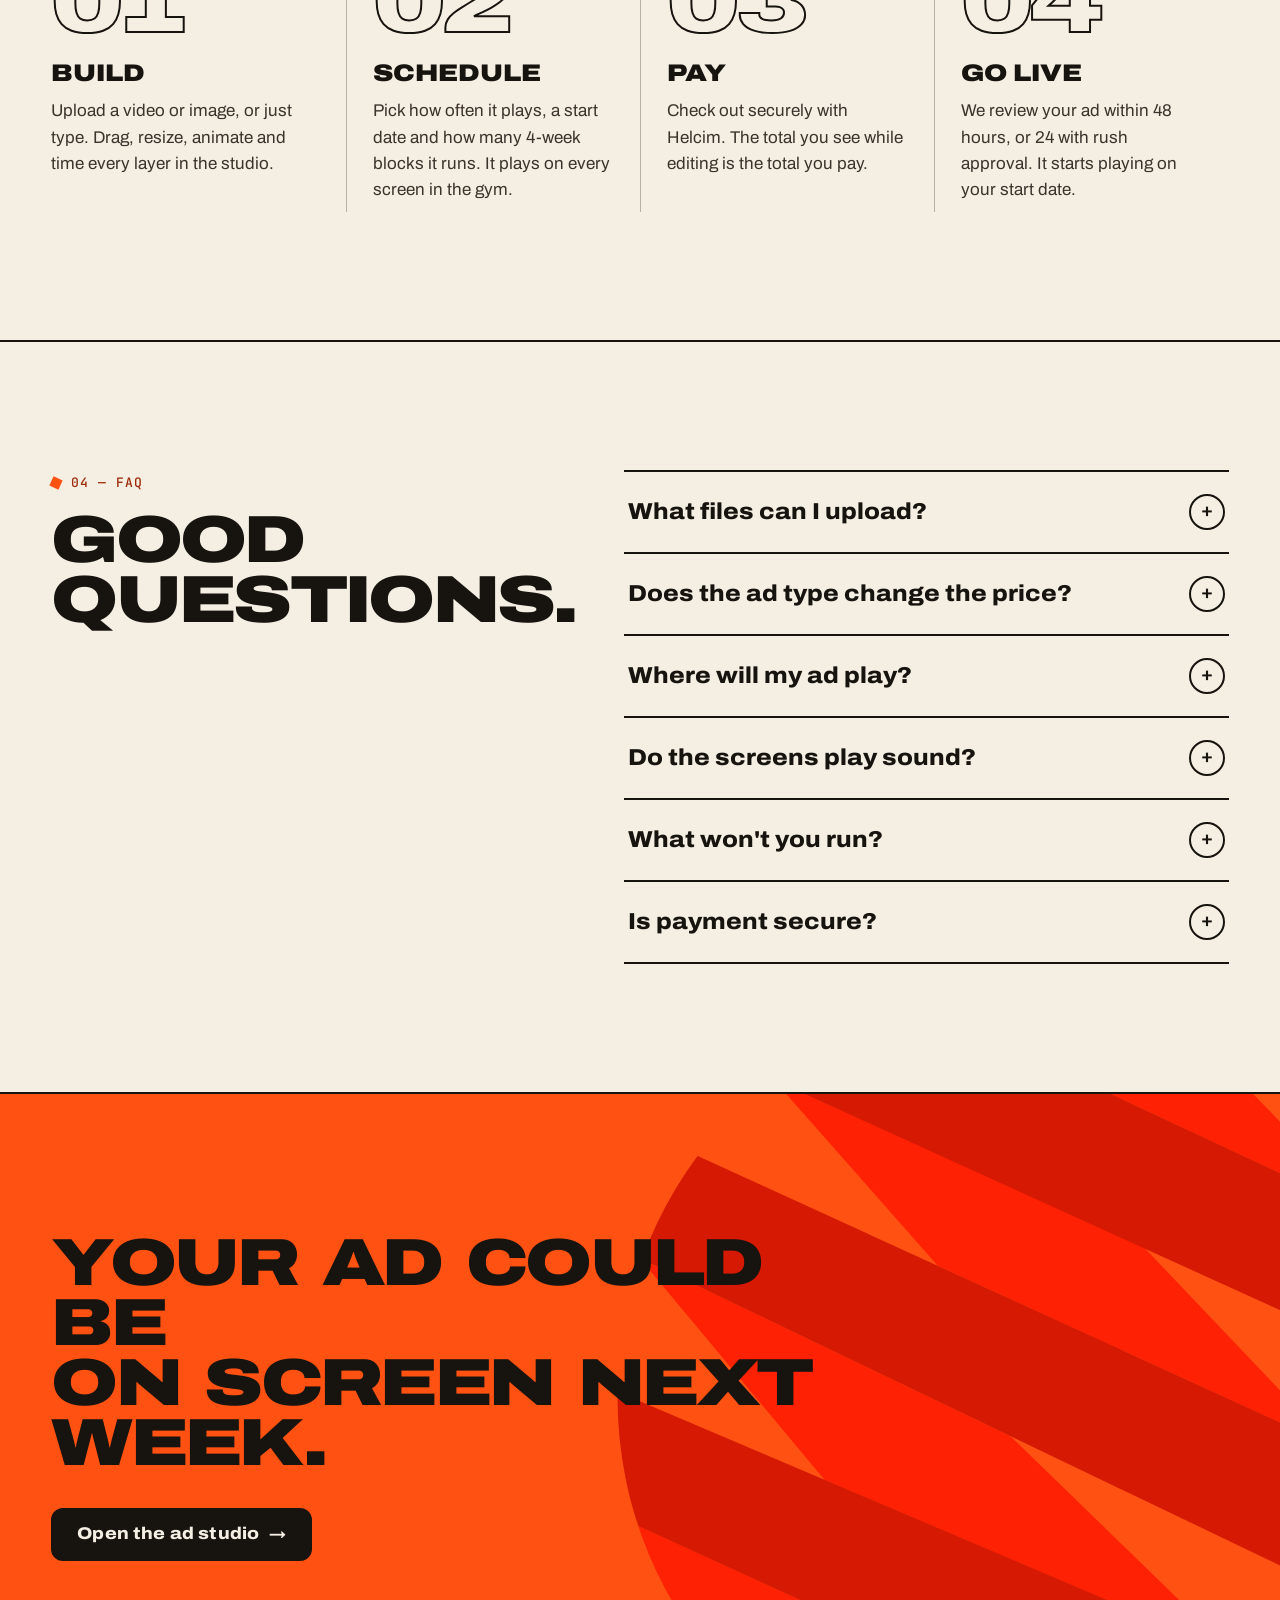
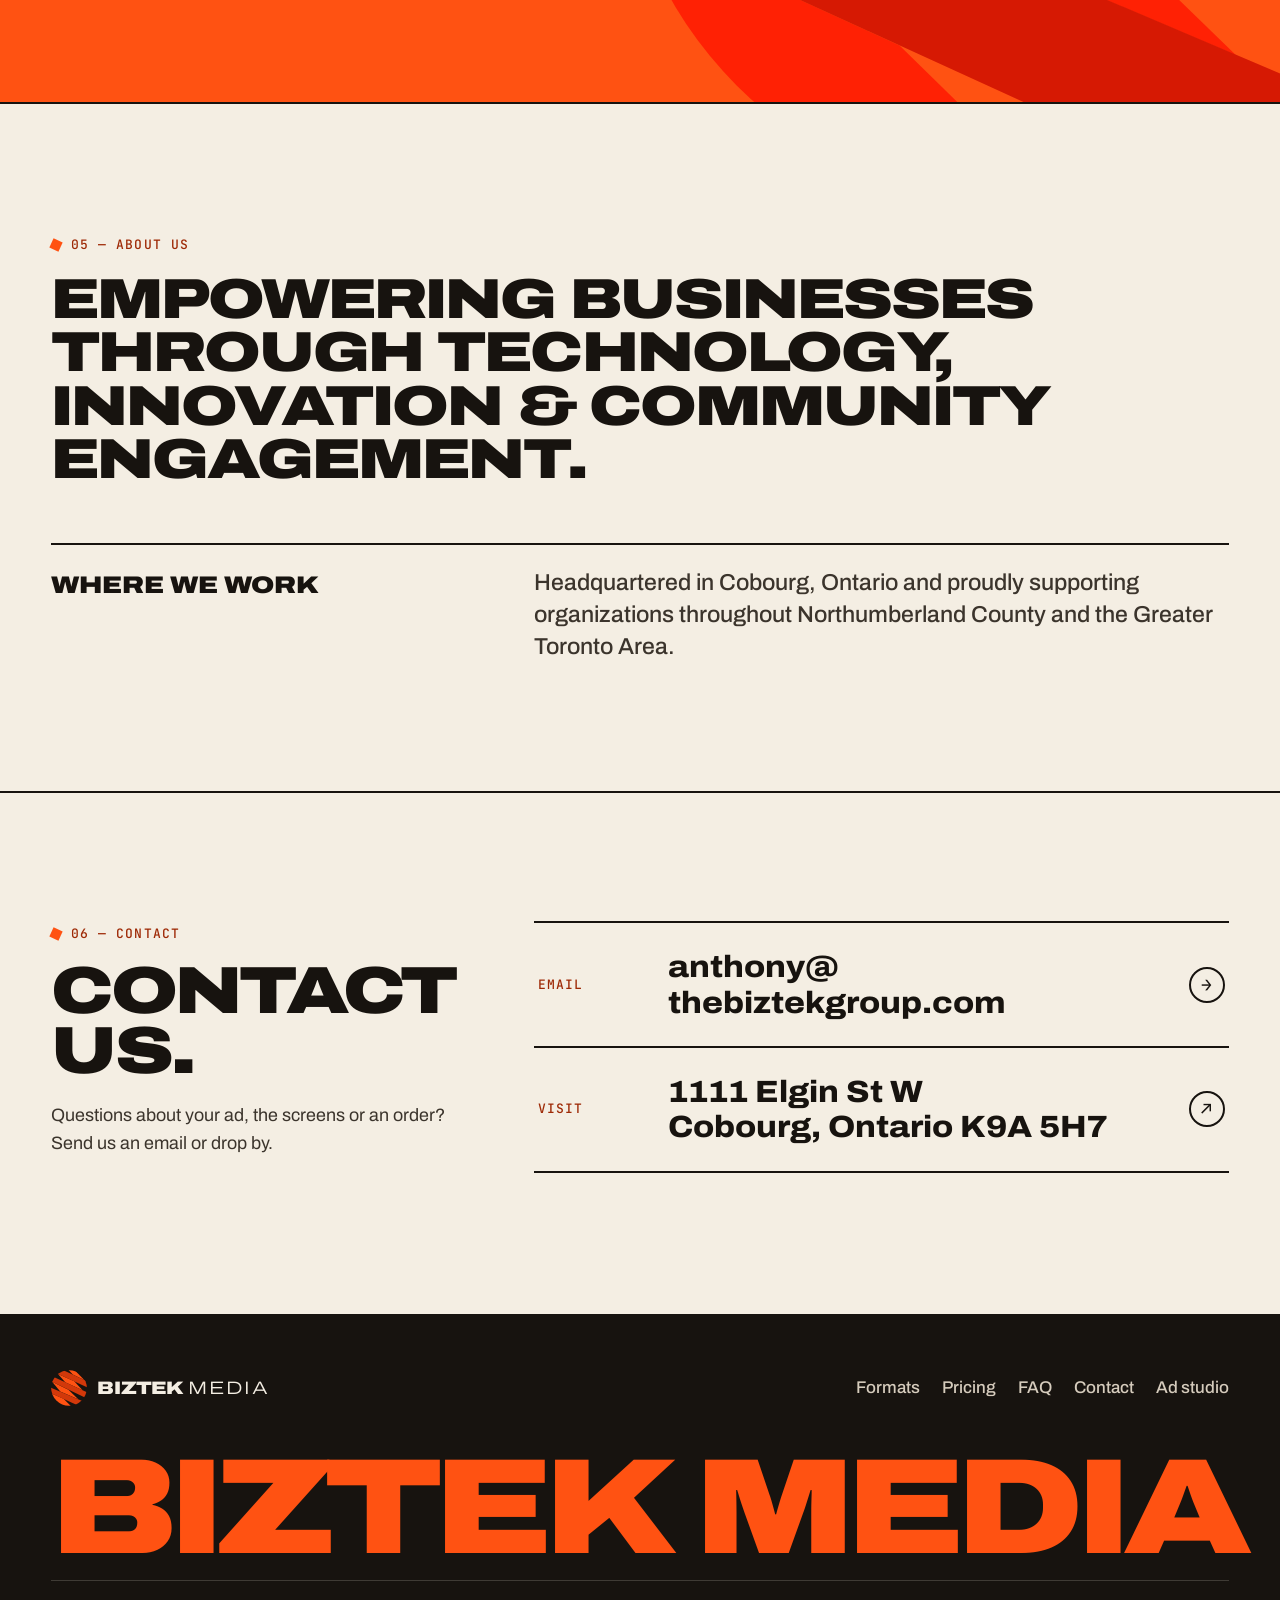
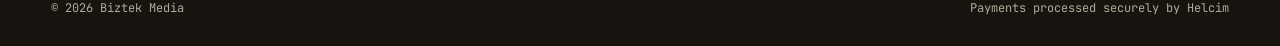
==== commit 58331a32: "Price by how often an ad plays; add About and Contact sections - New rates, per 4 weeks plus 13% HST" ====
--- a/public_html/index.html
+++ b/public_html/index.html
@@ -27,6 +27,7 @@
       <a href="#pricing">Pricing</a>
       <a href="#how">How it works</a>
       <a href="#faq">FAQ</a>
+      <a href="#contact">Contact</a>
     </nav>
     <a class="btn btn-ink nav-cta" href="editor.html">Build your ad <span aria-hidden="true">→</span></a>
     <button class="nav-toggle" id="navToggle" aria-expanded="false" aria-controls="navLinks" aria-label="Open menu">
@@ -47,8 +48,8 @@
           <a class="btn btn-ghost btn-lg" href="#pricing">See pricing</a>
         </div>
         <ul class="hero-facts">
-          <li><b>10–60s</b><span>spot lengths</span></li>
-          <li><b data-fact="from">$15</b><span>per week, from</span></li>
+          <li><b>6s</b><span>every spot</span></li>
+          <li><b data-fact="from">$1,250</b><span>per 4 weeks, from</span></li>
           <li><b>All</b><span>screens, every ad</span></li>
         </ul>
       </div>
@@ -58,26 +59,26 @@
         <div class="tv">
           <div class="tv-screen" id="tvScreen">
             <!-- Sample ads, for illustration only -->
-            <div class="slide slide-video is-active" data-len="15">
+            <div class="slide slide-video is-active" data-len="6">
               <div class="sv-blobs" aria-hidden="true"><i></i><i></i><i></i></div>
               <p class="sv-brand">FUEL KITCHEN</p>
               <p class="sv-head">Post-workout<br>bowls <em>2&#8209;for&#8209;1</em></p>
               <p class="sv-sub">Tues &amp; Thurs · right next door</p>
-              <span class="slide-tag">VIDEO · 15s</span>
+              <span class="slide-tag">VIDEO · 6s</span>
             </div>
-            <div class="slide slide-image" data-len="10">
+            <div class="slide slide-image" data-len="6">
               <div class="si-photo" aria-hidden="true"><i></i><i></i></div>
               <div class="si-copy">
                 <p class="si-brand">PEAK PHYSIO</p>
                 <p class="si-head">Sore?<br>Book a sports massage.</p>
                 <div class="si-qr" aria-hidden="true"></div>
               </div>
-              <span class="slide-tag">IMAGE · 10s</span>
+              <span class="slide-tag">IMAGE · 6s</span>
             </div>
-            <div class="slide slide-text" data-len="10">
+            <div class="slide slide-text" data-len="6">
               <p class="st-head">Now hiring<br>personal<br>trainers</p>
               <p class="st-sub">Ask at the front desk →</p>
-              <span class="slide-tag">TEXT · 10s</span>
+              <span class="slide-tag">TEXT · 6s</span>
             </div>
             <div class="tv-progress" aria-hidden="true"><span id="tvProgress"></span></div>
           </div>
@@ -94,8 +95,8 @@
         <span>SWEAT EQUITY ✺ LOCAL REACH ✺ REAL ATTENTION ✺ SWEAT EQUITY ✺ LOCAL REACH ✺ REAL ATTENTION ✺ </span>
       </div></div>
       <div class="marquee marquee--front"><div class="marquee-track">
-        <span>VIDEO ✺ IMAGE ✺ TEXT ✺ 10–60 SECONDS ✺ LIVE PRICING ✺ PAY ONLINE ✺ </span>
-        <span>VIDEO ✺ IMAGE ✺ TEXT ✺ 10–60 SECONDS ✺ LIVE PRICING ✺ PAY ONLINE ✺ </span>
+        <span>VIDEO ✺ IMAGE ✺ TEXT ✺ 6-SECOND SPOTS ✺ LIVE PRICING ✺ PAY ONLINE ✺ </span>
+        <span>VIDEO ✺ IMAGE ✺ TEXT ✺ 6-SECOND SPOTS ✺ LIVE PRICING ✺ PAY ONLINE ✺ </span>
       </div></div>
     </div>
 
@@ -125,8 +126,8 @@
       <dl class="why-stats reveal">
         <div><dt>Screens</dt><dd>All</dd></div>
         <div><dt>Ad formats</dt><dd>3</dd></div>
-        <div><dt>Run length</dt><dd>1–26<small>wk</small></dd></div>
-        <div><dt>Spot lengths</dt><dd>10–60<small>s</small></dd></div>
+        <div><dt>Run length</dt><dd>4–24<small>wk</small></dd></div>
+        <div><dt>Spot length</dt><dd>6<small>s</small></dd></div>
       </dl>
     </section>
 
@@ -140,18 +141,9 @@
         <div class="length-control reveal">
           <div class="length-label">
             <span>Spot length</span>
-            <output id="lenOut" for="lenRange">15s</output>
-          </div>
-          <input type="range" id="lenRange" min="10" max="60" step="1" value="15" aria-label="Spot length in seconds">
-          <div class="length-chips" id="lenChips">
-            <button type="button" data-len="10">10s</button>
-            <button type="button" data-len="15" class="is-on">15s</button>
-            <button type="button" data-len="20">20s</button>
-            <button type="button" data-len="30">30s</button>
-            <button type="button" data-len="45">45s</button>
-            <button type="button" data-len="60">60s</button>
-          </div>
-          <p class="length-note">Drag to see the weekly price. Every ad plays on every screen.</p>
+            <output>6s</output>
+          </div>
+          <p class="length-note">Every ad is a 6-second spot on every screen. Video, image or text, the price is the same: it only depends on how often your ad plays.</p>
         </div>
       </div>
 
@@ -163,8 +155,8 @@
           </div>
           <h3>Video</h3>
           <p>Motion grabs attention. Upload a clip, trim it, then layer your offer and logo on top.</p>
-          <div class="fcard-price"><span class="amt" data-price>$0.00</span><span class="per">/ week<br>every screen</span></div>
-          <p class="fcard-sec" data-persec></p>
+          <div class="fcard-price"><span class="amt" data-fact="from">$1,250</span><span class="per">from, per 4 weeks<br>+ HST</span></div>
+          <p class="fcard-sec">6-second spot · every screen</p>
           <ul class="fcard-list">
             <li>MP4, WEBM or MOV up to 250&nbsp;MB</li>
             <li>Trim, loop and overlay text</li>
@@ -176,12 +168,12 @@
         <article class="fcard fcard--image reveal" data-format="image">
           <div class="fcard-top">
             <span class="fcard-icon" aria-hidden="true"><svg viewBox="0 0 24 24"><path d="M3 5h18v14H3z" fill="none" stroke="currentColor" stroke-width="2"/><path d="M5 17l5-6 4 4 2-2 3 4z"/><circle cx="16" cy="9" r="1.8"/></svg></span>
-            <span class="fcard-tag">Best value</span>
+            <span class="fcard-tag">QR-code ready</span>
           </div>
           <h3>Image</h3>
           <p>A strong still, a clear offer and a QR code. Add motion with animated text and shapes.</p>
-          <div class="fcard-price"><span class="amt" data-price>$0.00</span><span class="per">/ week<br>every screen</span></div>
-          <p class="fcard-sec" data-persec></p>
+          <div class="fcard-price"><span class="amt" data-fact="from">$1,250</span><span class="per">from, per 4 weeks<br>+ HST</span></div>
+          <p class="fcard-sec">6-second spot · every screen</p>
           <ul class="fcard-list">
             <li>JPG, PNG, WEBP or GIF</li>
             <li>Animated text and badges</li>
@@ -197,8 +189,8 @@
           </div>
           <h3>Text</h3>
           <p>No files needed. Bold type, brand colours and simple motion. Live in minutes.</p>
-          <div class="fcard-price"><span class="amt" data-price>$0.00</span><span class="per">/ week<br>every screen</span></div>
-          <p class="fcard-sec" data-persec></p>
+          <div class="fcard-price"><span class="amt" data-fact="from">$1,250</span><span class="per">from, per 4 weeks<br>+ HST</span></div>
+          <p class="fcard-sec">6-second spot · every screen</p>
           <ul class="fcard-list">
             <li>Just type</li>
             <li>Templates to start from</li>
@@ -214,7 +206,7 @@
       <div class="pricing-head reveal">
         <p class="kicker">02 — Pricing</p>
         <h2 class="display-2">No quotes.<br>No sales calls.</h2>
-        <p class="lede">Your price is built from three choices. The ad studio shows the total live as you edit, and it's exactly what you pay at checkout.</p>
+        <p class="lede">Pick how often your 6-second spot plays. Prices are per 4 weeks, plus HST. The ad studio shows the total live as you edit, and it's exactly what you pay at checkout.</p>
       </div>
 
       <div class="stack" id="priceStack"><!-- rendered from pricing.js --></div>
@@ -243,7 +235,7 @@
         <li class="step reveal">
           <span class="step-num">02</span>
           <h3>Schedule</h3>
-          <p>Pick a start date and how many weeks it runs. It plays on every screen in the gym.</p>
+          <p>Pick how often it plays, a start date and how many 4-week blocks it runs. It plays on every screen in the gym.</p>
         </li>
         <li class="step reveal">
           <span class="step-num">03</span>
@@ -267,11 +259,11 @@
       <div class="faq-list">
         <details class="reveal">
           <summary>What files can I upload?</summary>
-          <p>Video: MP4, WEBM or MOV up to 250&nbsp;MB. MP4 with H.264 is the safest choice. Images: JPG, PNG, WEBP or GIF. Screens are 1920×1080 landscape, and you can also design in 1080×1920 portrait.</p>
-        </details>
-        <details class="reveal">
-          <summary>Which ad type am I charged for?</summary>
-          <p>The studio charges for the richest media in your ad. Any video layer bills at the video rate, any image at the image rate, and text and shapes on their own bill at the text rate. The live price shows which rate applies.</p>
+          <p>Video: MP4, WEBM or MOV up to 250&nbsp;MB. MP4 with H.264 is the safest choice. If your clip is longer than 6 seconds, you choose which part plays. Images: JPG, PNG, WEBP or GIF. Screens are 1920×1080 landscape, and you can also design in 1080×1920 portrait.</p>
+        </details>
+        <details class="reveal">
+          <summary>Does the ad type change the price?</summary>
+          <p>No. Video, image and text ads all cost the same. Every spot is 6 seconds long, and the price depends only on how often it plays, from once every 4 minutes to once a minute. Prices are for 4 weeks at a time, plus HST.</p>
         </details>
         <details class="reveal">
           <summary>Where will my ad play?</summary>
@@ -299,6 +291,37 @@
         <h2 class="display-2">Your ad could be<br>on screen next week.</h2>
         <a class="btn btn-ink btn-lg" href="editor.html">Open the ad studio <span aria-hidden="true">→</span></a>
       </div>
+    </section>
+
+    <!-- ============================== ABOUT -->
+    <section class="section about" id="about">
+      <p class="kicker reveal">05 — About us</p>
+      <h2 class="about-statement reveal">Empowering businesses through technology, innovation &amp; community engagement.</h2>
+      <div class="about-where reveal">
+        <h3>Where we work</h3>
+        <p>Headquartered in Cobourg, Ontario and proudly supporting organizations throughout Northumberland County and the Greater Toronto Area.</p>
+      </div>
+    </section>
+
+    <!-- ============================== CONTACT -->
+    <section class="section contact" id="contact">
+      <div class="reveal">
+        <p class="kicker">06 — Contact</p>
+        <h2 class="display-2">Contact<br>us.</h2>
+        <p class="lede">Questions about your ad, the screens or an order? Send us an email or drop by.</p>
+      </div>
+      <address class="contact-list">
+        <a class="contact-row reveal" href="mailto:anthony@thebiztekgroup.com">
+          <span class="contact-label">Email</span>
+          <span class="contact-value">anthony@<wbr>thebiztekgroup.com</span>
+          <span class="contact-go" aria-hidden="true">→</span>
+        </a>
+        <a class="contact-row reveal" href="https://www.google.com/maps/search/?api=1&amp;query=1111+Elgin+St+W%2C+Cobourg%2C+ON+K9A+5H7" target="_blank" rel="noopener">
+          <span class="contact-label">Visit</span>
+          <span class="contact-value">1111 Elgin St W<br>Cobourg, Ontario K9A&nbsp;5H7</span>
+          <span class="contact-go" aria-hidden="true">↗</span>
+        </a>
+      </address>
     </section>
   </main>
 
@@ -312,6 +335,7 @@
         <a href="#formats">Formats</a>
         <a href="#pricing">Pricing</a>
         <a href="#faq">FAQ</a>
+        <a href="#contact">Contact</a>
         <a href="editor.html">Ad studio</a>
       </nav>
     </div>
--- a/public_html/css/site.css
+++ b/public_html/css/site.css
@@ -251,40 +251,7 @@
 .length-label { display: flex; justify-content: space-between; align-items: baseline; margin-bottom: 12px; }
 .length-label span { font-family: var(--mono); font-size: 12px; letter-spacing: .08em; text-transform: uppercase; color: var(--muted); }
 .length-label output { font-size: 40px; font-weight: 900; font-stretch: 125%; line-height: 1; letter-spacing: -.03em; }
-.length-chips { display: flex; flex-wrap: wrap; gap: 6px; margin-top: 14px; }
-.length-chips button {
-  flex: 1 1 auto; padding: 6px 0; min-width: 44px;
-  border: 1.5px solid var(--ink); border-radius: 7px; background: transparent;
-  font-family: var(--mono); font-size: 12.5px; font-weight: 500;
-  transition: background .15s, color .15s;
-}
-.length-chips button:hover { background: var(--cream-deep); }
-.length-chips button.is-on { background: var(--ink); color: var(--cream); }
 .length-note { margin: 12px 0 0; font-size: 13px; color: var(--muted); }
-
-/* range */
-input[type=range].range, .length-control input[type=range] {
-  --p: 10%;
-  -webkit-appearance: none; appearance: none;
-  width: 100%; height: 28px; background: transparent; cursor: pointer;
-}
-.length-control input[type=range]::-webkit-slider-runnable-track {
-  height: 8px; border-radius: 99px; border: 1.5px solid var(--ink);
-  background: linear-gradient(90deg, var(--orange) var(--p), var(--paper) var(--p));
-}
-.length-control input[type=range]::-moz-range-track {
-  height: 8px; border-radius: 99px; border: 1.5px solid var(--ink);
-  background: linear-gradient(90deg, var(--orange) var(--p), var(--paper) var(--p));
-}
-.length-control input[type=range]::-webkit-slider-thumb {
-  -webkit-appearance: none; width: 26px; height: 26px; margin-top: -10px;
-  background: var(--ink); border: 3px solid var(--paper); border-radius: 7px;
-  box-shadow: 0 0 0 1.5px var(--ink); transform: rotate(25deg);
-}
-.length-control input[type=range]::-moz-range-thumb {
-  width: 22px; height: 22px; background: var(--ink); border: 3px solid var(--paper);
-  border-radius: 7px; box-shadow: 0 0 0 1.5px var(--ink); transform: rotate(25deg);
-}
 
 .format-grid { display: grid; grid-template-columns: repeat(3, 1fr); gap: clamp(20px, 2.4vw, 34px); align-items: start; }
 .fcard {
@@ -308,8 +275,6 @@
 .fcard > p { margin: 0 0 24px; opacity: .88; }
 .fcard-price { display: flex; align-items: flex-end; gap: 10px; padding-top: 18px; border-top: 2px solid currentColor; }
 .fcard-price .amt { font-family: var(--mono); font-weight: 700; font-size: clamp(34px, 3.4vw, 46px); line-height: 1; letter-spacing: -.04em; font-variant-numeric: tabular-nums; display: inline-block; }
-.fcard-price .amt.bump { animation: bump .35s var(--ease); }
-@keyframes bump { 40% { transform: translateY(-4px) scale(1.04); } }
 .fcard-price .per { font-family: var(--mono); font-size: 11.5px; line-height: 1.25; opacity: .8; padding-bottom: 3px; }
 .fcard-sec { margin: 8px 0 18px !important; font-family: var(--mono); font-size: 12px; opacity: .75; min-height: 1.5em; }
 .fcard-list { list-style: none; margin: 0 0 26px; padding: 0; }
@@ -320,7 +285,7 @@
 
 /* --- pricing */
 .pricing-head { max-width: 820px; margin-bottom: 56px; }
-.stack { display: grid; grid-template-columns: repeat(3, 1fr); gap: 34px 28px; counter-reset: plate; }
+.stack { display: grid; grid-template-columns: repeat(4, 1fr); gap: 34px 28px; counter-reset: plate; }
 .plate {
   position: relative;
   background: var(--paper); border: 2px solid var(--ink); border-radius: 18px;
@@ -332,14 +297,9 @@
   position: absolute; right: 18px; top: 16px;
   font-family: var(--mono); font-size: 12px; color: var(--muted);
 }
-.plate-op {
-  position: absolute; left: -18px; top: -18px;
-  width: 40px; height: 40px; display: grid; place-items: center;
-  background: var(--orange); color: var(--ink); border: 2px solid var(--ink); border-radius: 50%;
-  font-family: var(--mono); font-weight: 700; font-size: 20px; line-height: 1;
-}
 .plate h3 { margin: 0 0 4px; font-size: 22px; font-weight: 900; font-stretch: 120%; text-transform: uppercase; letter-spacing: -.01em; }
 .plate > p { margin: 0 0 14px; font-size: 14px; color: var(--muted); }
+.plate > .plate-price { margin: 14px 0 2px; font-family: var(--mono); font-weight: 700; font-size: clamp(32px, 3vw, 42px); line-height: 1; letter-spacing: -.04em; color: var(--ink); font-variant-numeric: tabular-nums; }
 .plate ul { list-style: none; margin: 0; padding: 0; font-size: 14.5px; }
 .plate li { display: flex; justify-content: space-between; gap: 12px; padding: 6px 0; border-top: 1px dashed var(--line-strong); }
 .plate li b { font-weight: 600; }
@@ -407,6 +367,35 @@
 }
 .cta-inner { position: relative; }
 .cta-inner .display-2 { max-width: 12em; margin-bottom: 34px; }
+
+/* --- about */
+.about-statement {
+  margin: 0 0 56px; max-width: 19em;
+  font-size: clamp(2rem, 4.4vw, 4.2rem); font-weight: 900; font-stretch: 125%;
+  line-height: .95; letter-spacing: -.035em; text-transform: uppercase;
+}
+.about-where { display: grid; grid-template-columns: 1fr 1.6fr; gap: 48px; padding-top: 22px; border-top: 2px solid var(--ink); }
+.about-where h3 { margin: 0; font-size: 24px; font-weight: 900; font-stretch: 120%; text-transform: uppercase; }
+.about-where p { margin: 0; max-width: 32em; font-size: clamp(18px, 1.8vw, 24px); font-weight: 500; line-height: 1.4; color: var(--ink-soft); }
+
+/* --- contact */
+.contact { display: grid; grid-template-columns: 1fr 1.6fr; gap: 48px; border-top: 2px solid var(--ink); }
+.contact-list { font-style: normal; border-top: 2px solid var(--ink); align-self: start; }
+.contact-row {
+  display: grid; grid-template-columns: 110px 1fr auto; align-items: center; gap: 20px;
+  padding: 26px 4px; border-bottom: 2px solid var(--ink);
+  text-decoration: none;
+}
+.contact-label { font-family: var(--mono); font-size: 13px; font-weight: 500; letter-spacing: .08em; text-transform: uppercase; color: var(--ember); }
+.contact-value { font-size: clamp(20px, 2.4vw, 32px); font-weight: 800; font-stretch: 110%; line-height: 1.15; overflow-wrap: anywhere; }
+.contact-go {
+  width: 36px; height: 36px; display: grid; place-items: center;
+  border: 2px solid var(--ink); border-radius: 50%;
+  font-family: var(--mono); font-size: 18px;
+  transition: transform .3s var(--ease), background .2s;
+}
+.contact-row:hover .contact-value { color: var(--burnt); }
+.contact-row:hover .contact-go { background: var(--orange); transform: translateX(4px); }
 
 /* --- footer */
 .footer { background: var(--ink); color: var(--cream); padding: 56px var(--gutter) 28px; overflow: hidden; }
@@ -465,6 +454,8 @@
   .fcard--image, .fcard--text { margin-top: 0; }
   .pricing-foot { grid-template-columns: 1fr; }
   .faq { grid-template-columns: 1fr; gap: 12px; }
+  .about-where { grid-template-columns: 1fr; gap: 10px; }
+  .contact { grid-template-columns: 1fr; gap: 12px; }
   .why-stats { grid-template-columns: repeat(2, 1fr); }
   .why-stats div:nth-child(3) { border-left: 0; }
   .why-stats div:nth-child(n+3) { border-top: 1px solid rgba(244, 238, 227, .16); }
@@ -482,5 +473,7 @@
   .hero-facts li + li { padding-left: 10px; }
   .tv { transform: none; box-shadow: 0 30px 50px -24px rgba(23, 19, 15, .6), 7px 7px 0 var(--ink); }
   .faq details p { padding-right: 0; }
+  .contact-row { grid-template-columns: 1fr auto; row-gap: 6px; padding: 20px 4px; }
+  .contact-label { grid-column: 1 / -1; }
   .cta-orb { width: 120vw; right: -60%; opacity: .6; }
 }
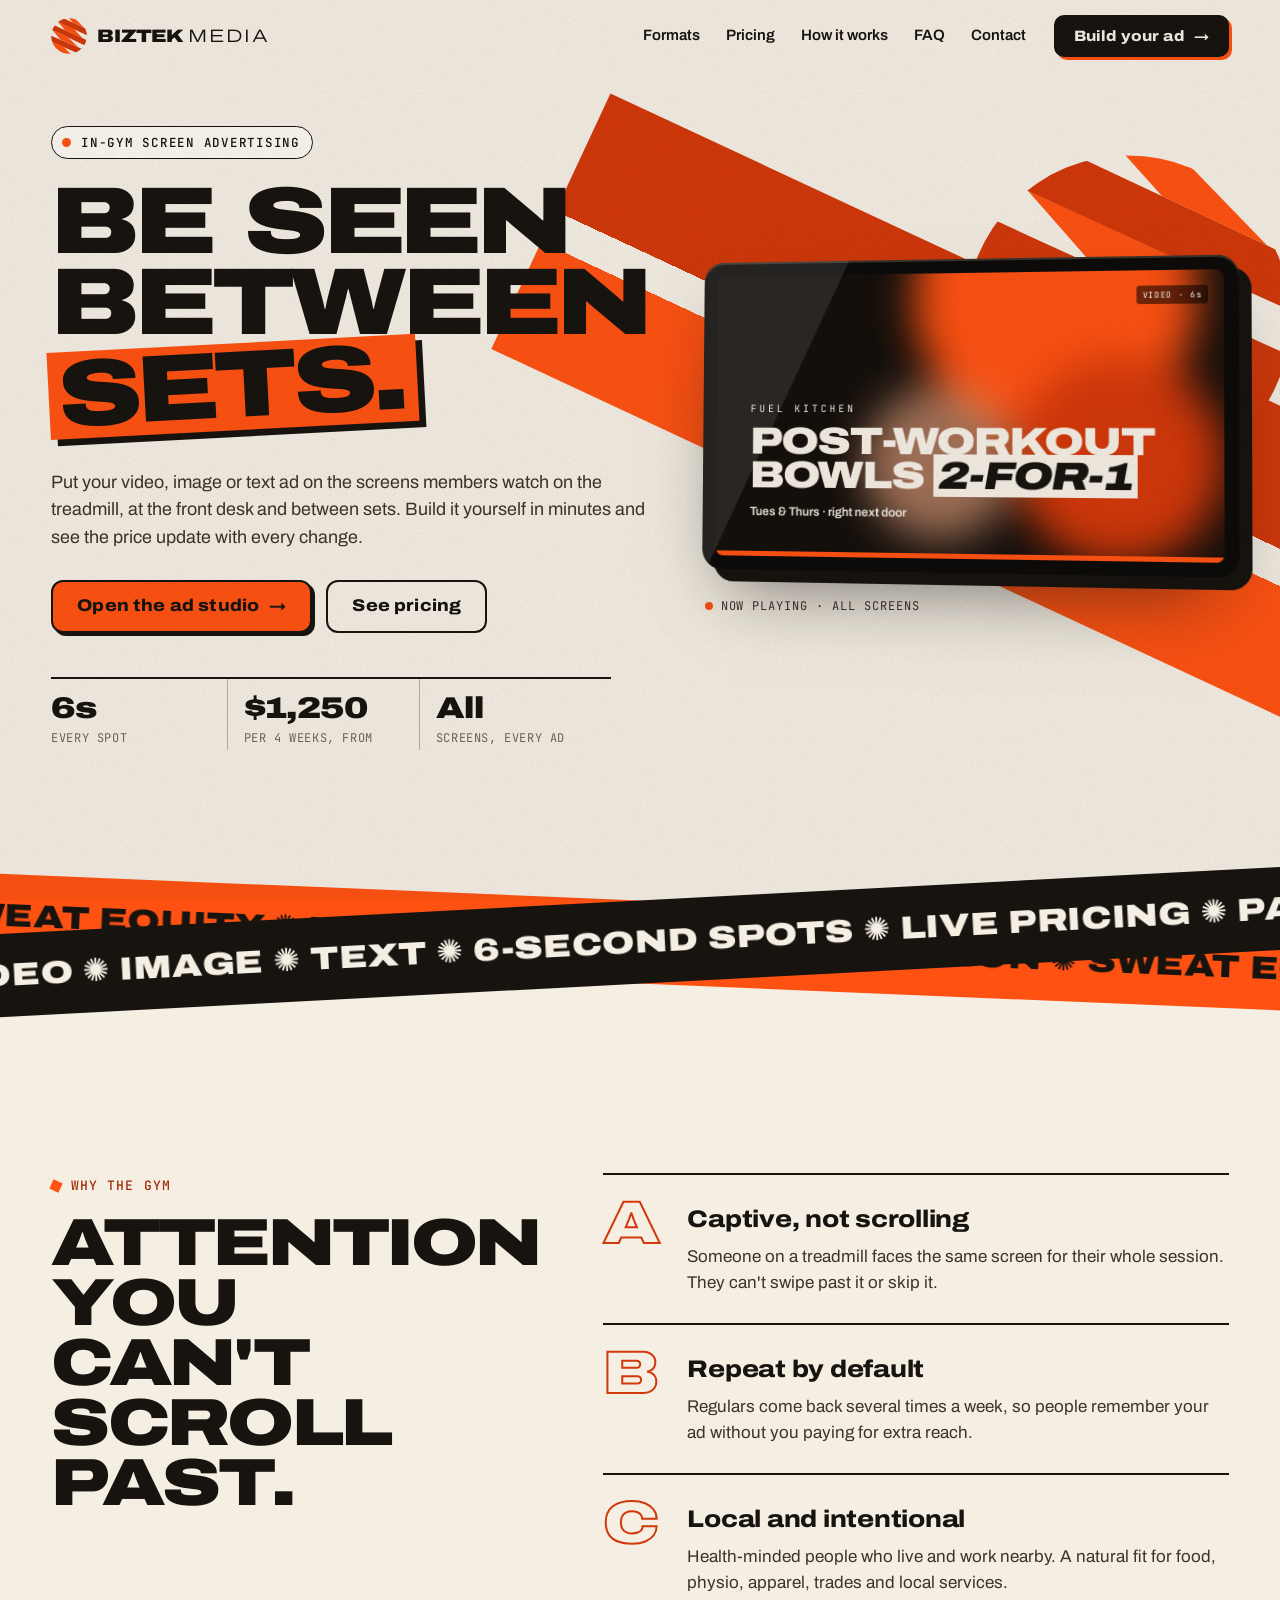
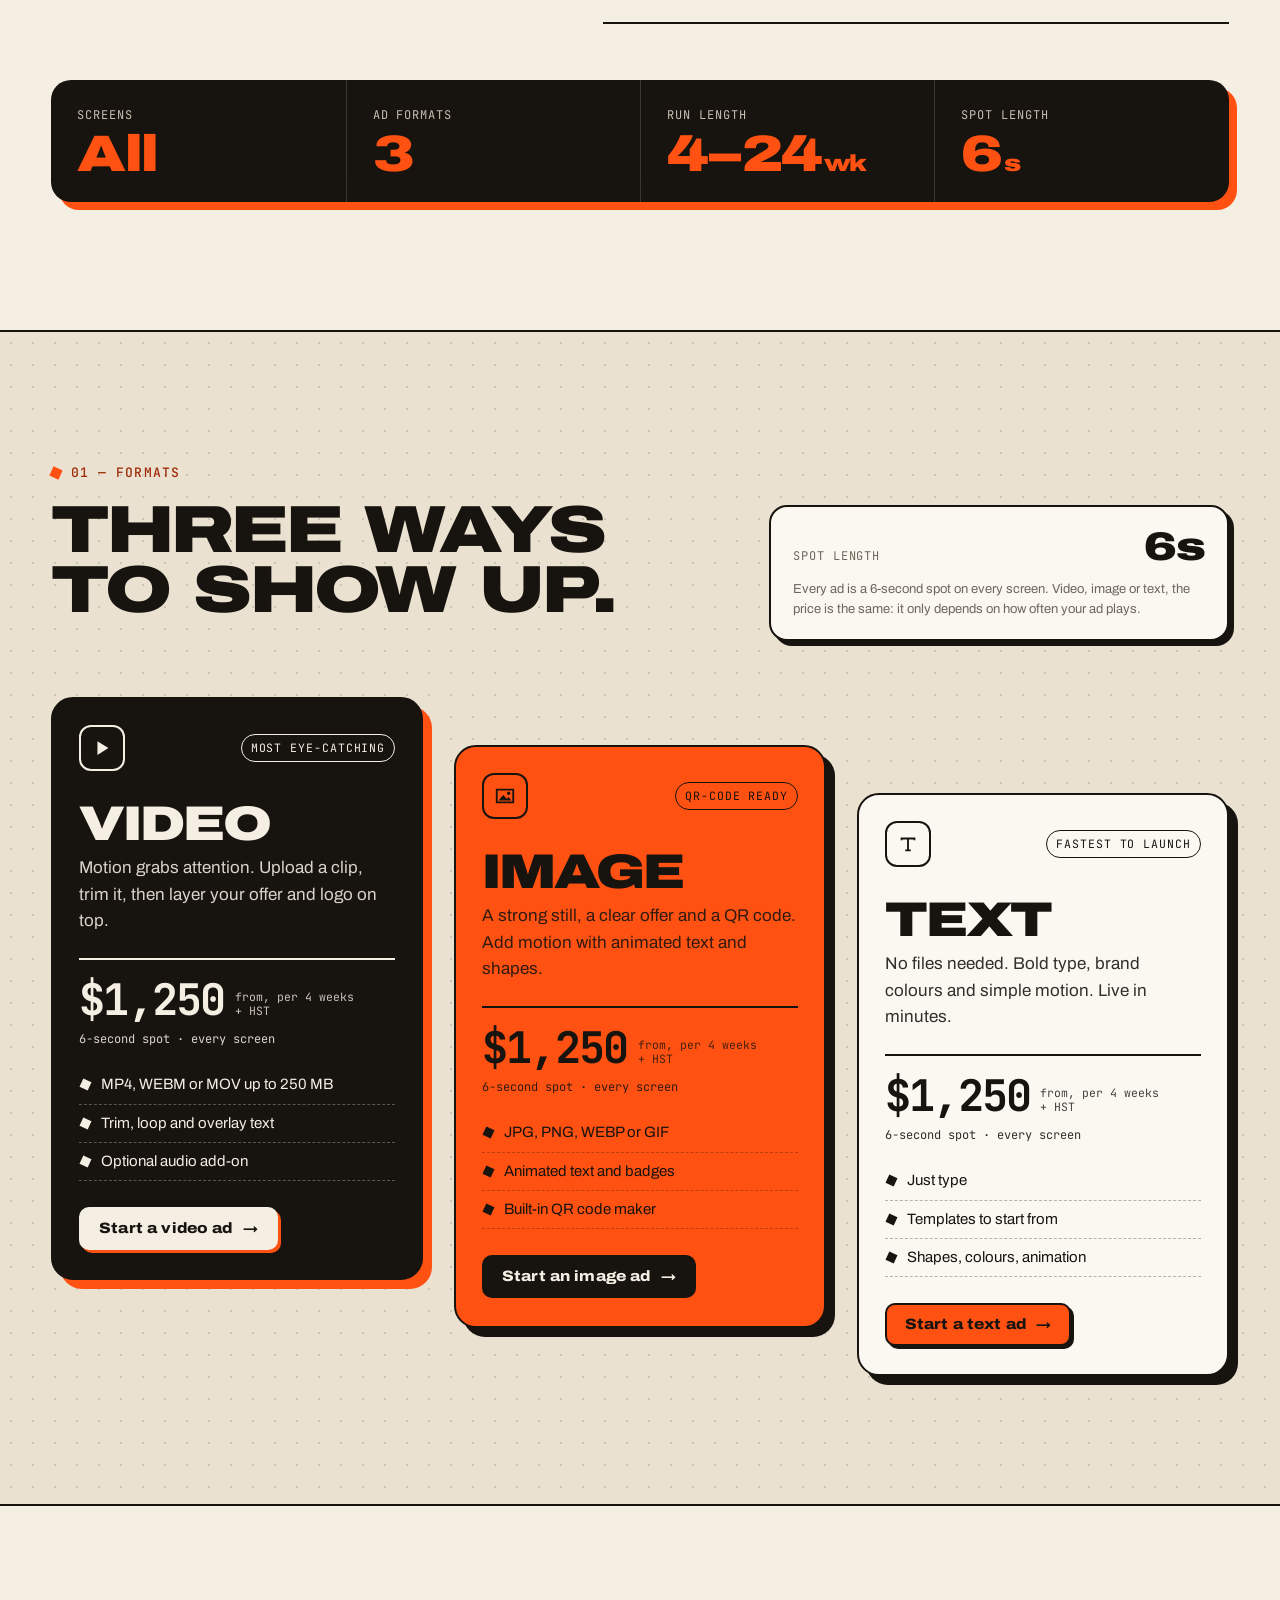
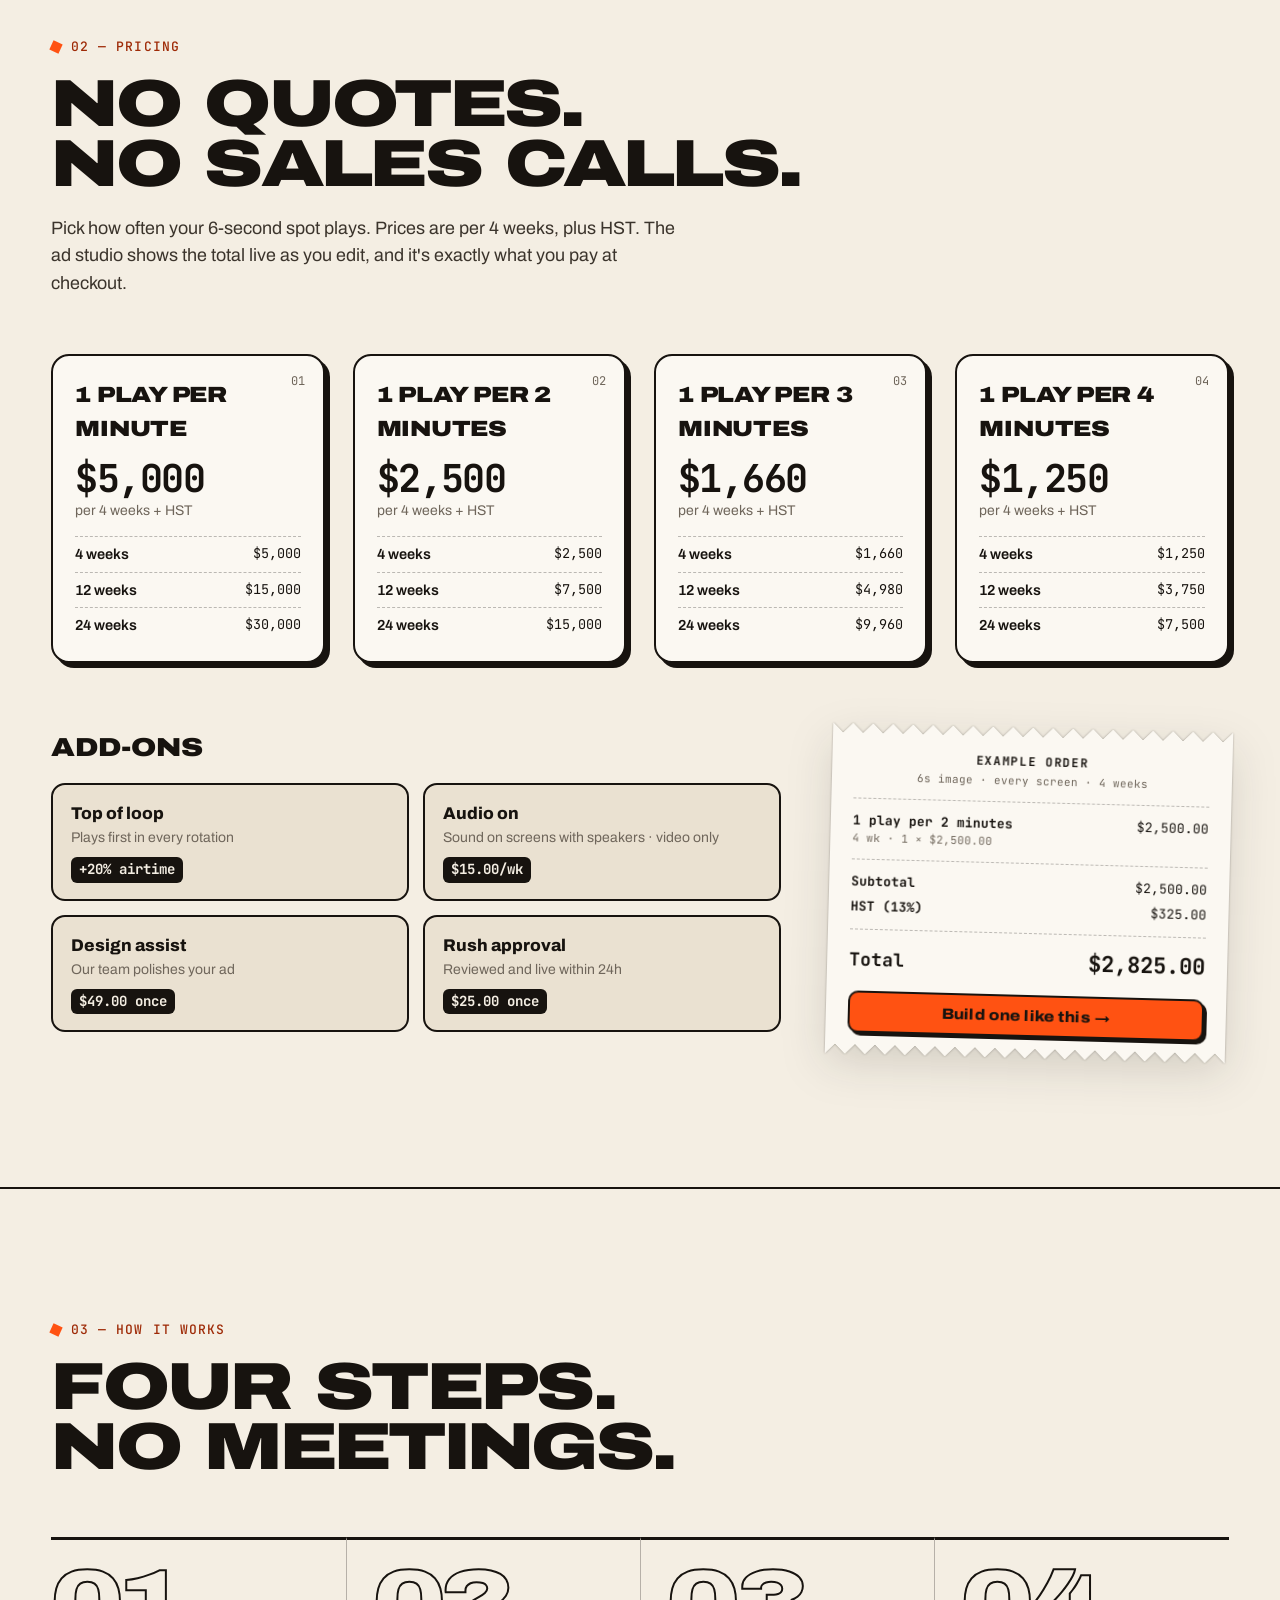
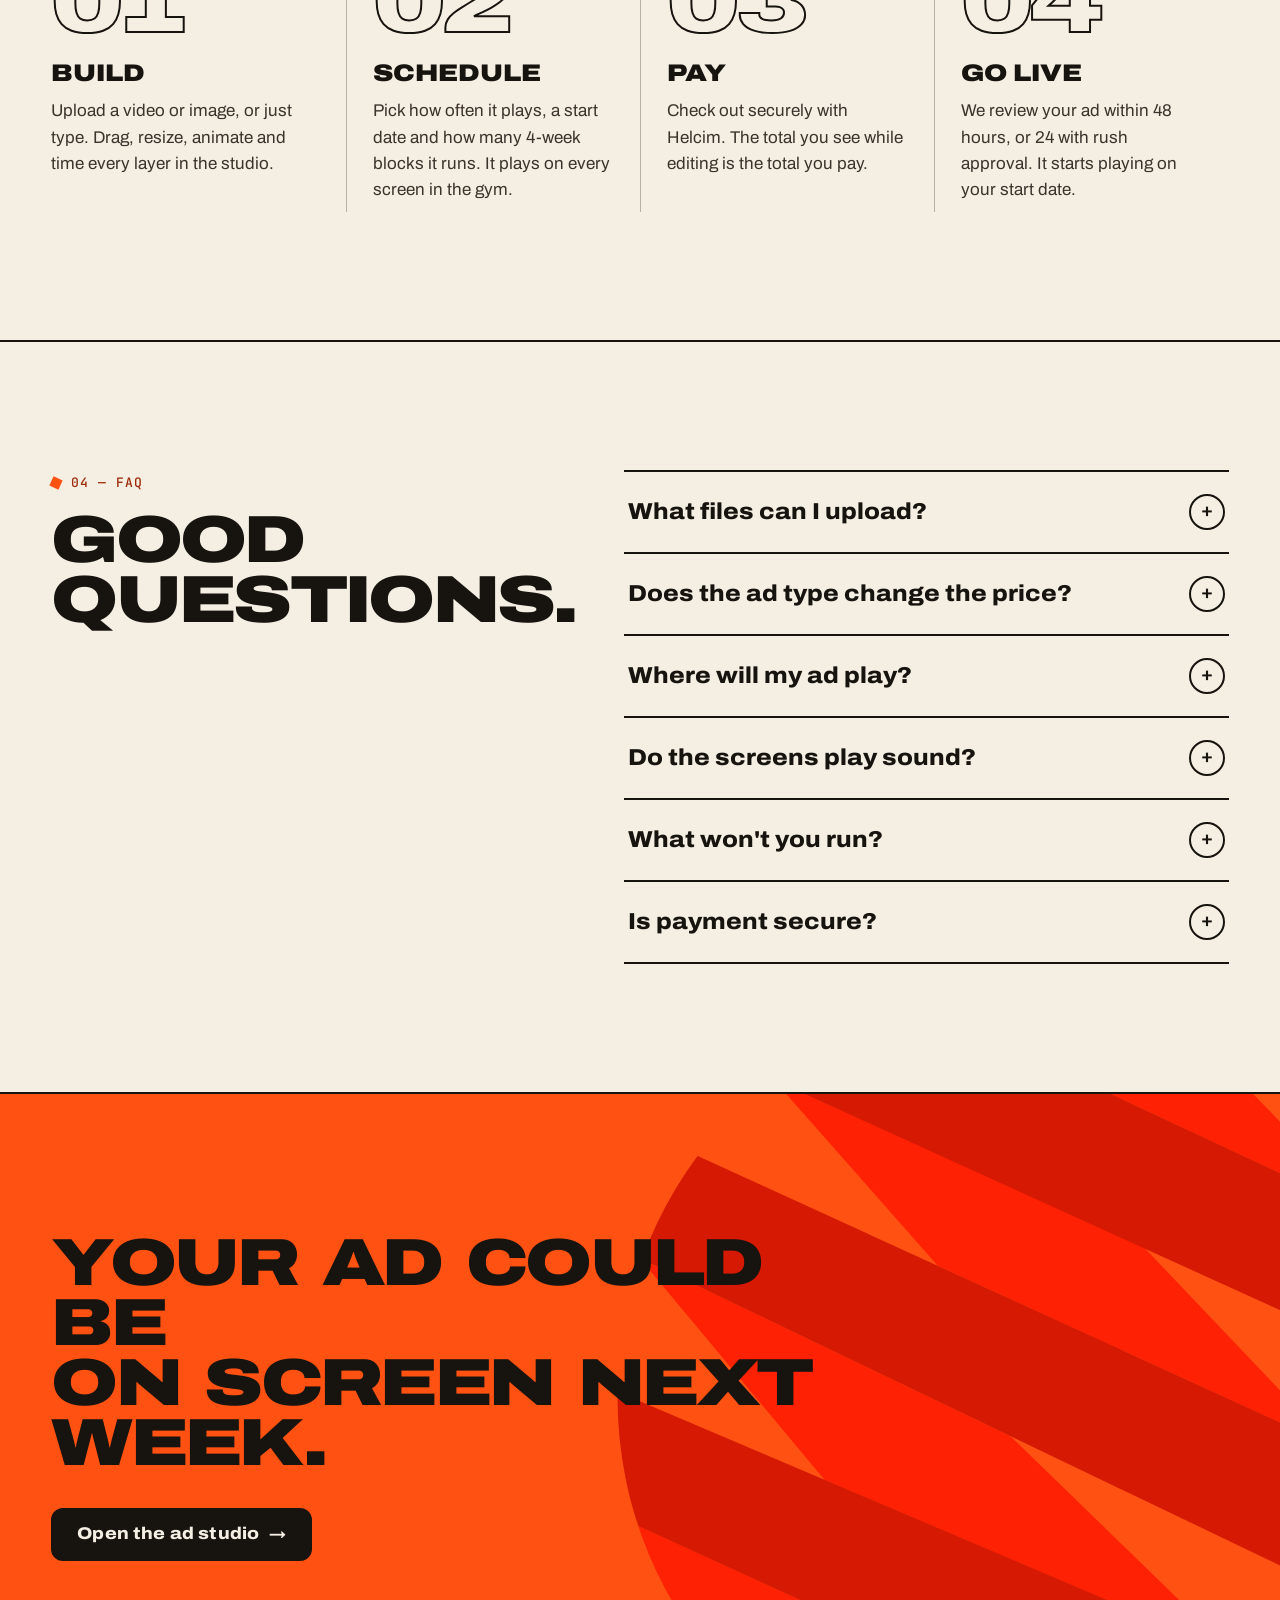
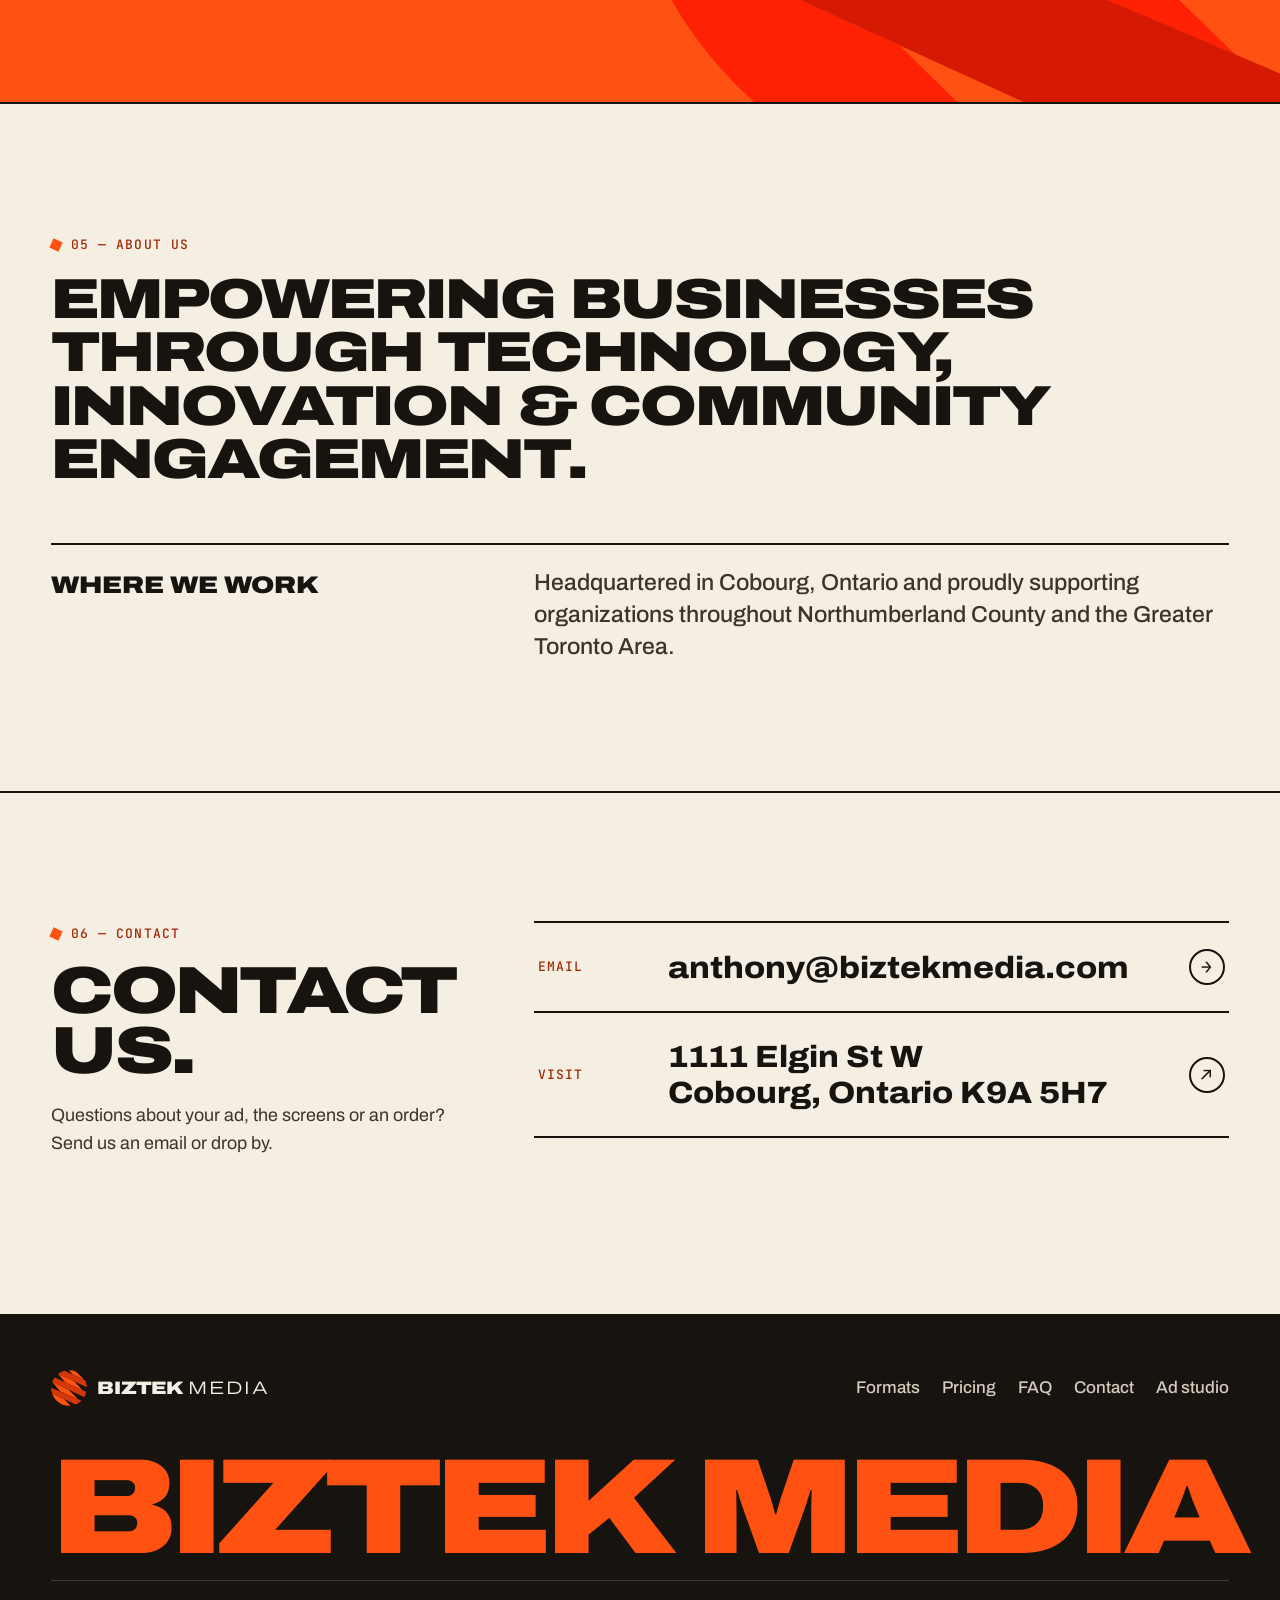
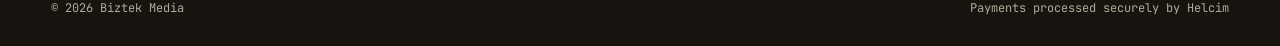
==== commit ec39ad8a: "changed anthony email" ====
--- a/public_html/index.html
+++ b/public_html/index.html
@@ -311,9 +311,9 @@
         <p class="lede">Questions about your ad, the screens or an order? Send us an email or drop by.</p>
       </div>
       <address class="contact-list">
-        <a class="contact-row reveal" href="mailto:anthony@thebiztekgroup.com">
+        <a class="contact-row reveal" href="mailto:anthony@biztekmedia.com">
           <span class="contact-label">Email</span>
-          <span class="contact-value">anthony@<wbr>thebiztekgroup.com</span>
+          <span class="contact-value">anthony@<wbr>biztekmedia.com</span>
           <span class="contact-go" aria-hidden="true">→</span>
         </a>
         <a class="contact-row reveal" href="https://www.google.com/maps/search/?api=1&amp;query=1111+Elgin+St+W%2C+Cobourg%2C+ON+K9A+5H7" target="_blank" rel="noopener">
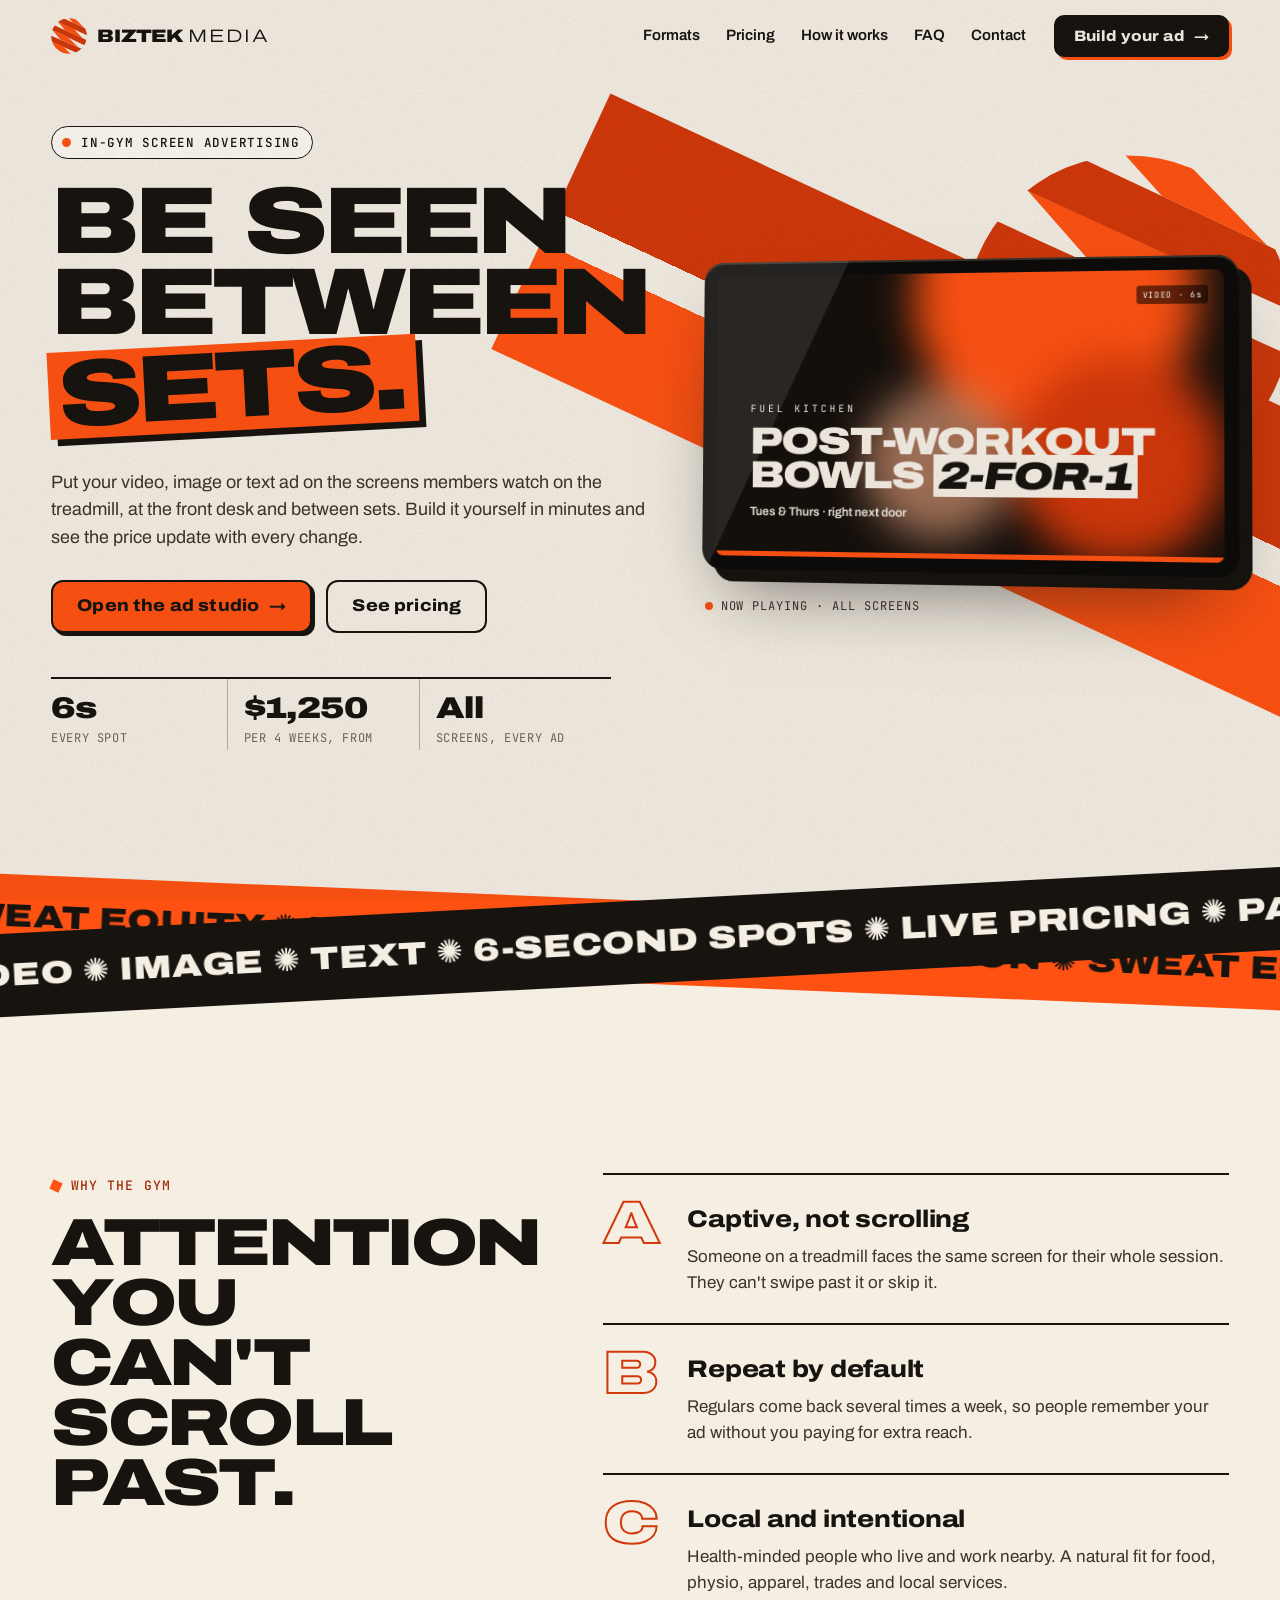
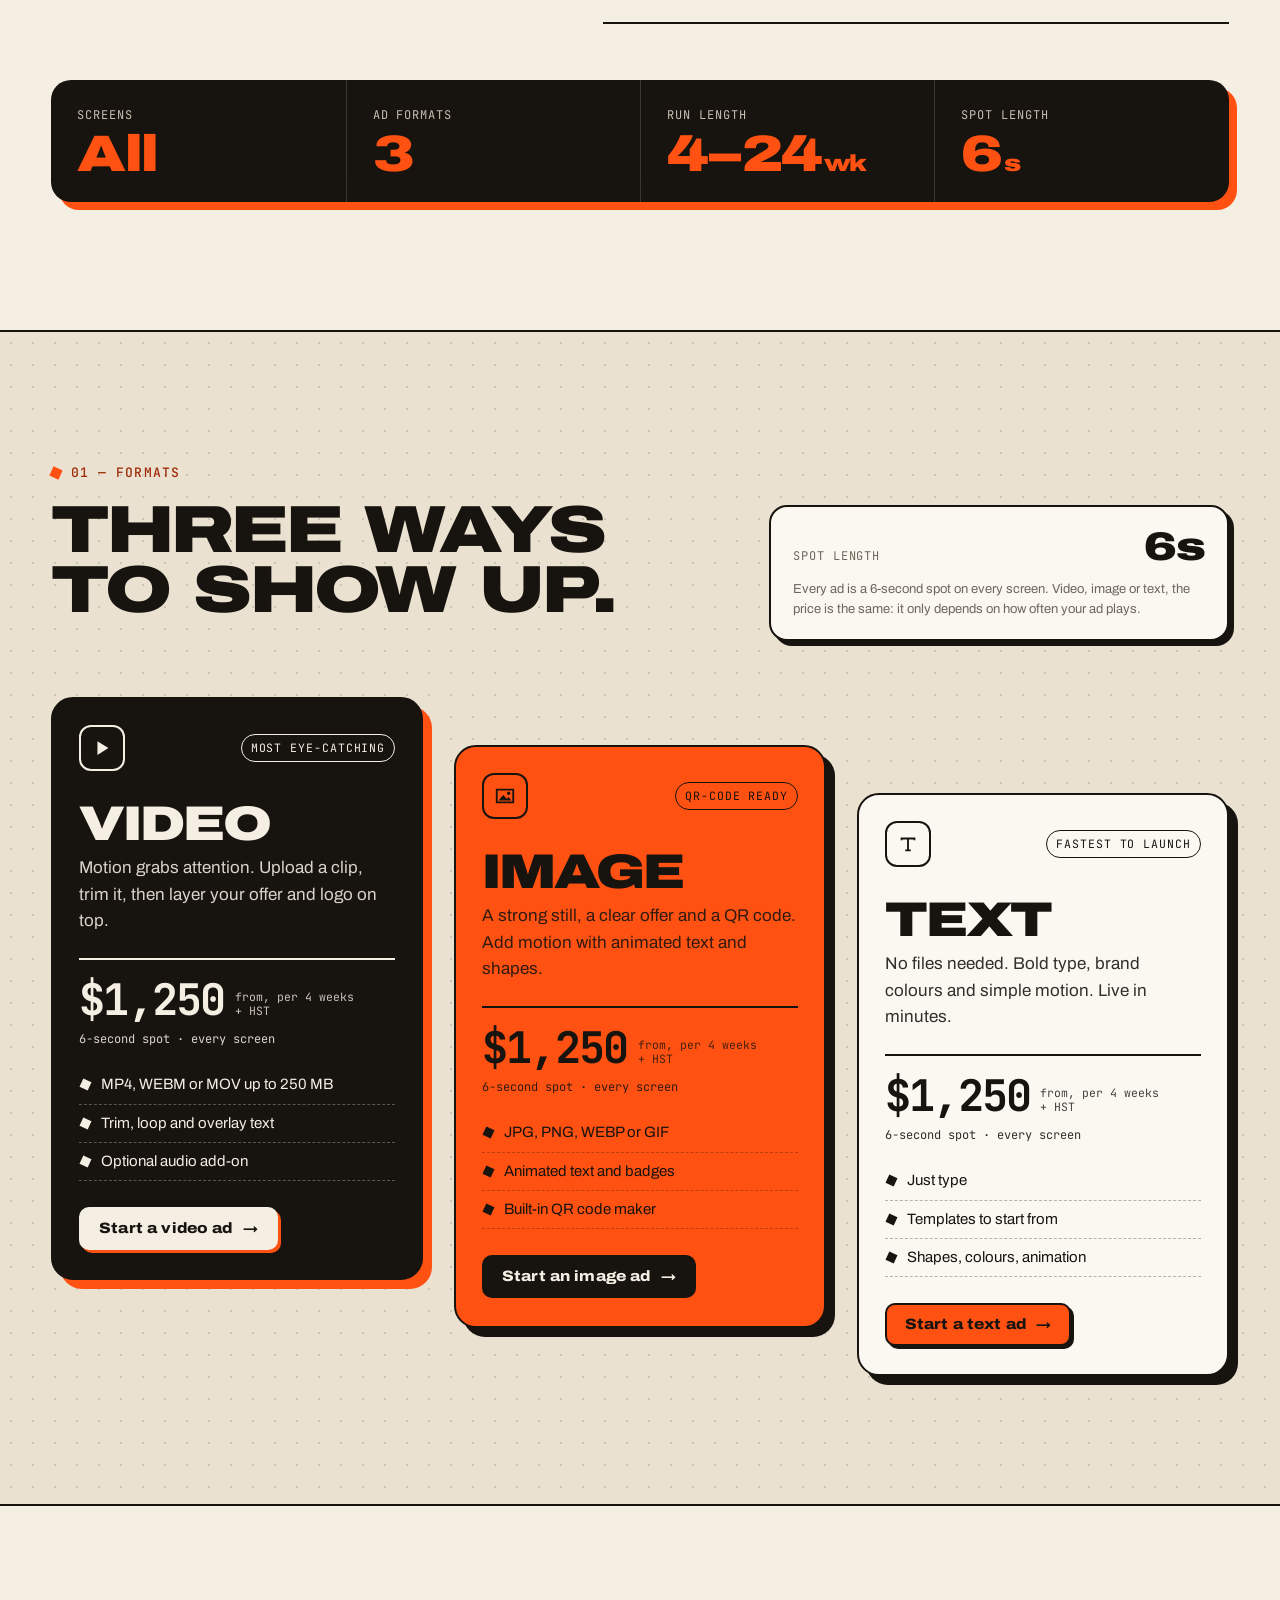
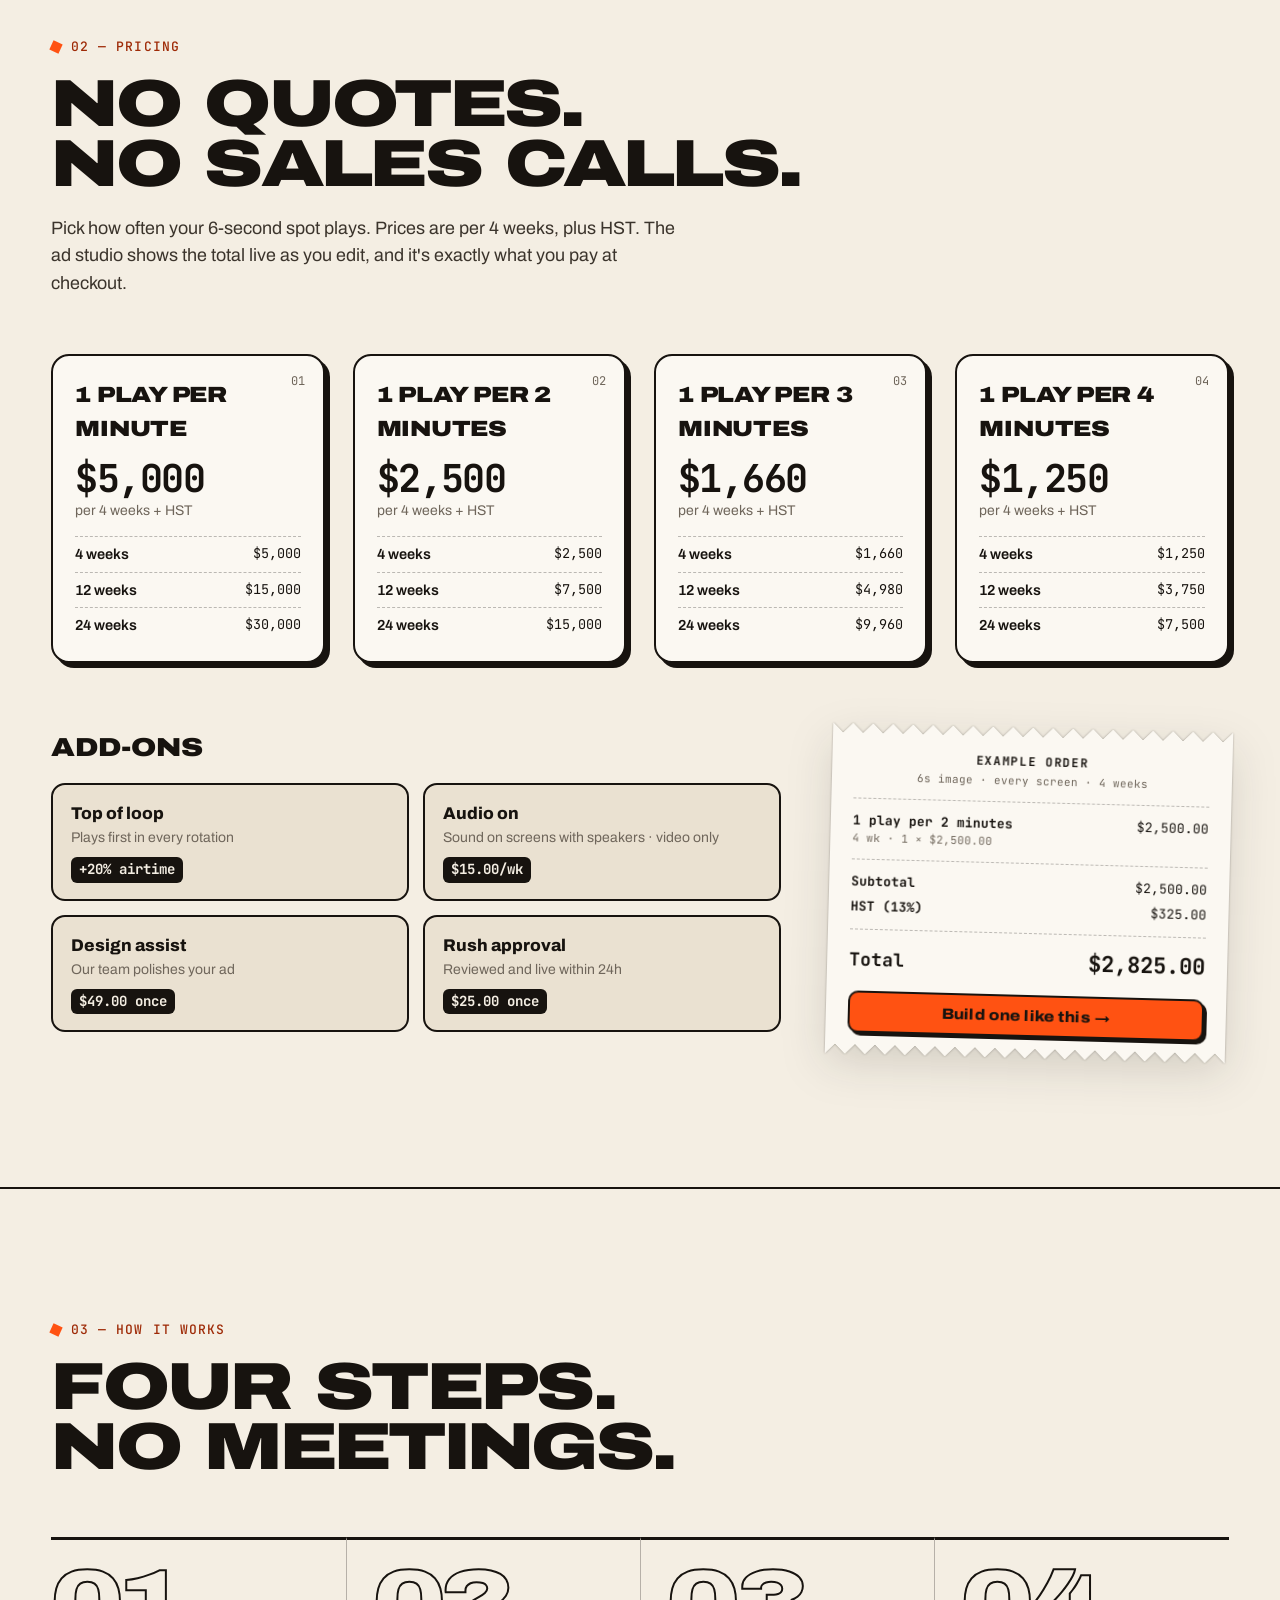
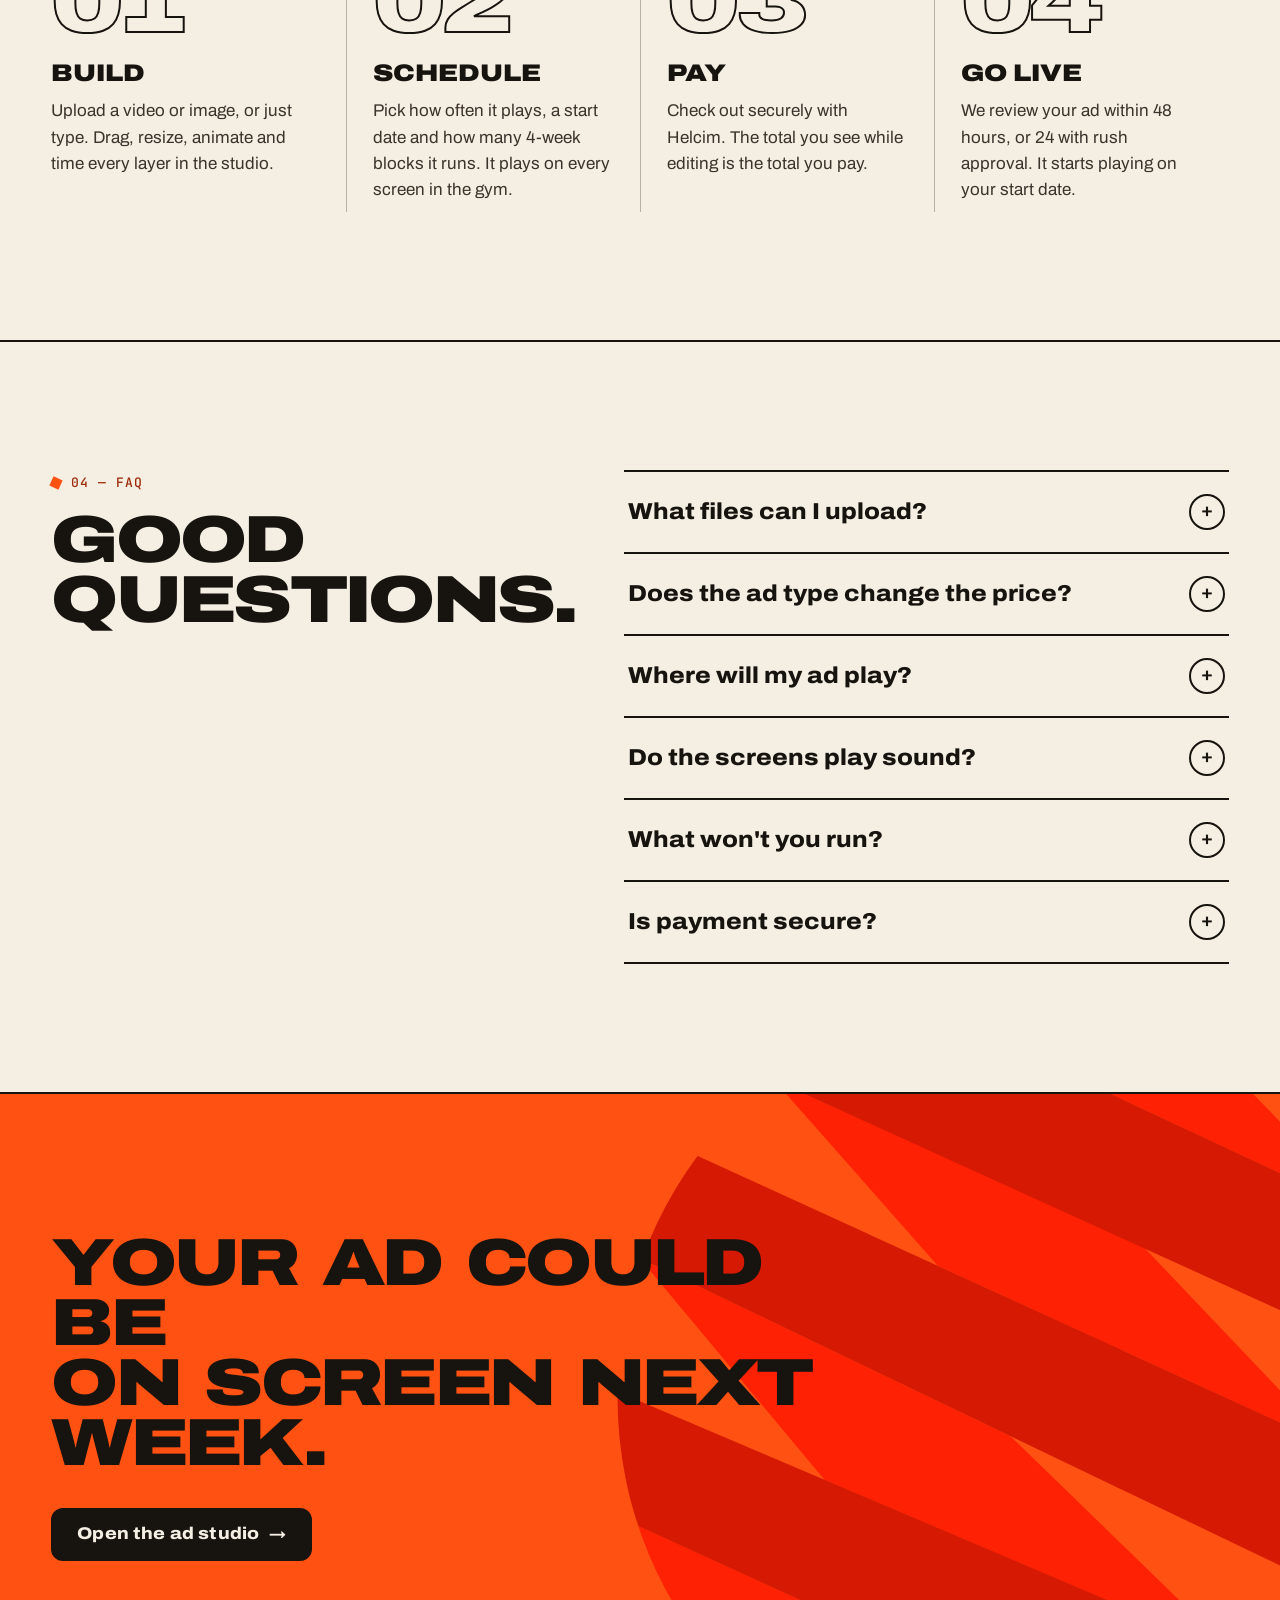
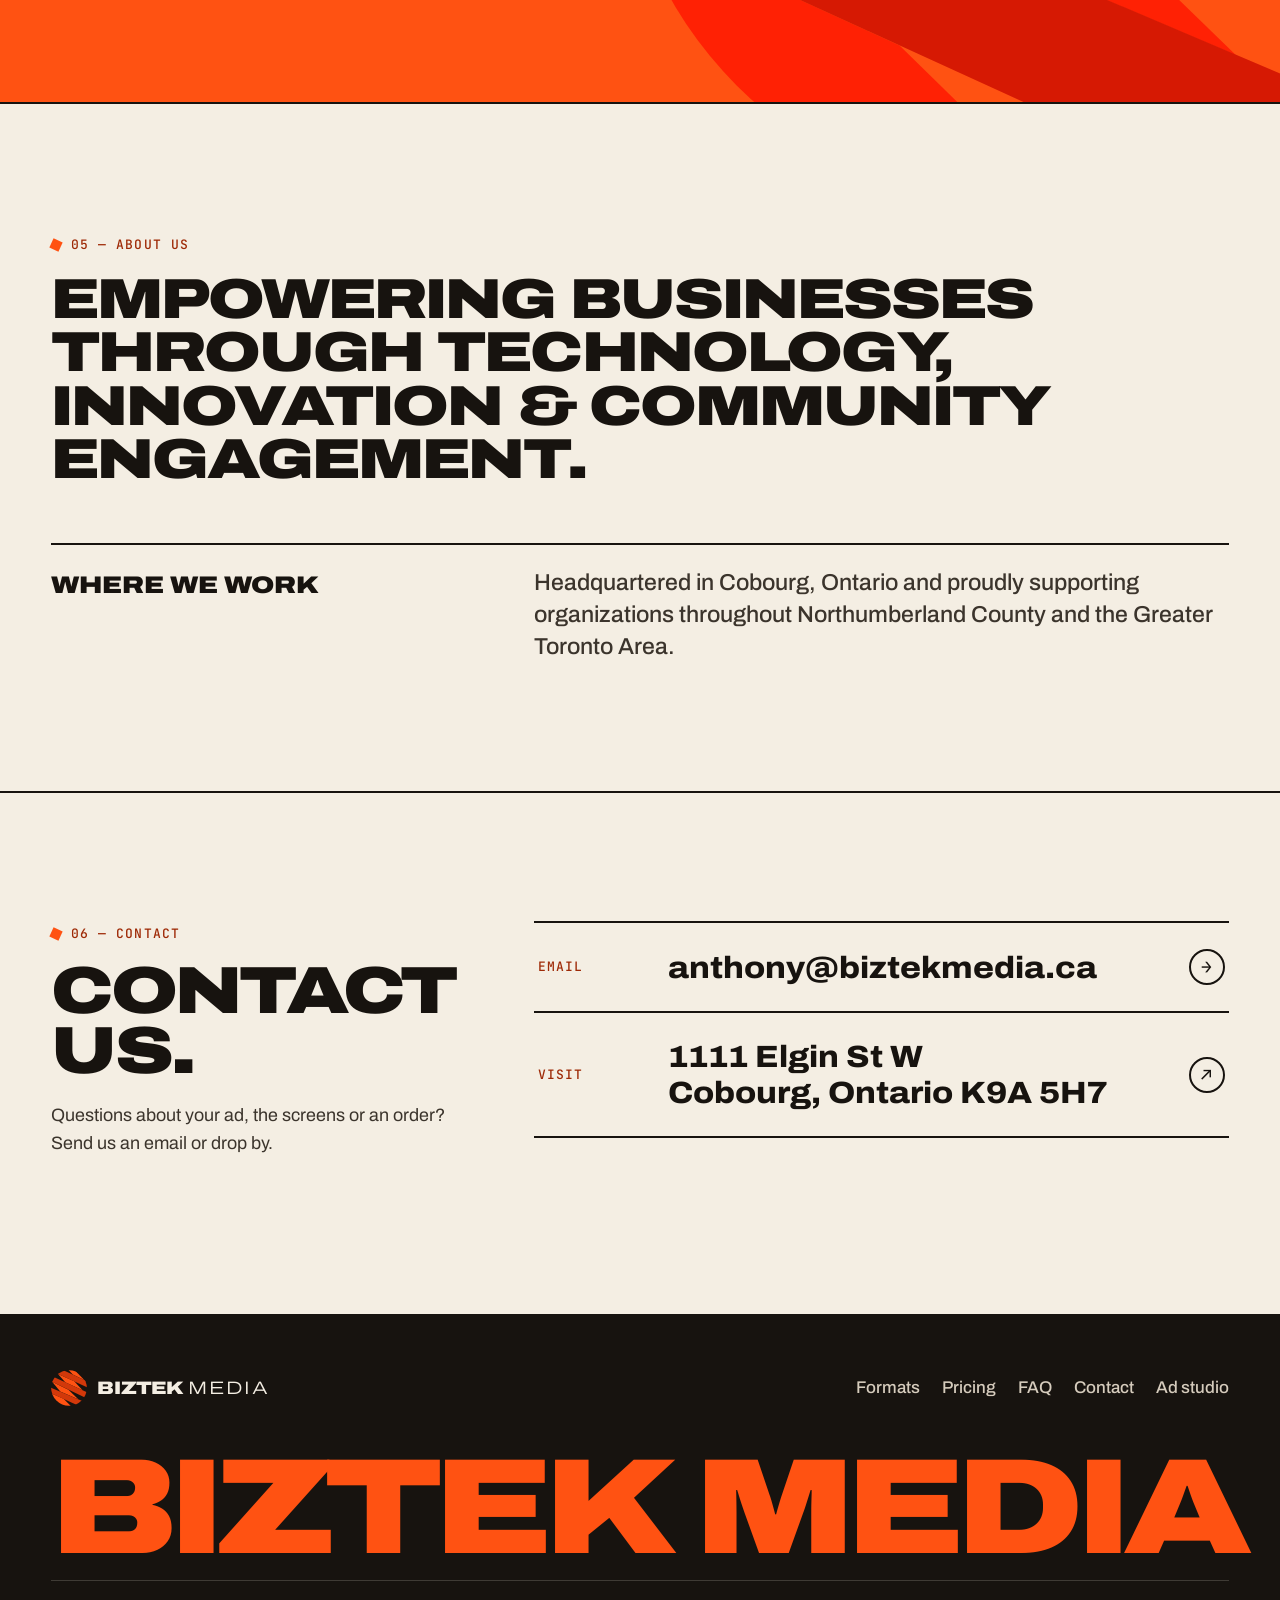
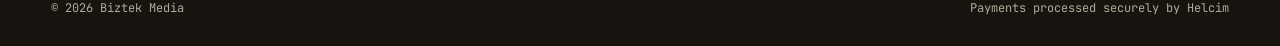
==== commit 7daacad5: "updated email" ====
--- a/public_html/index.html
+++ b/public_html/index.html
@@ -311,9 +311,9 @@
         <p class="lede">Questions about your ad, the screens or an order? Send us an email or drop by.</p>
       </div>
       <address class="contact-list">
-        <a class="contact-row reveal" href="mailto:anthony@biztekmedia.com">
+        <a class="contact-row reveal" href="mailto:anthony@biztekmedia.ca">
           <span class="contact-label">Email</span>
-          <span class="contact-value">anthony@<wbr>biztekmedia.com</span>
+          <span class="contact-value">anthony@<wbr>biztekmedia.ca</span>
           <span class="contact-go" aria-hidden="true">→</span>
         </a>
         <a class="contact-row reveal" href="https://www.google.com/maps/search/?api=1&amp;query=1111+Elgin+St+W%2C+Cobourg%2C+ON+K9A+5H7" target="_blank" rel="noopener">
